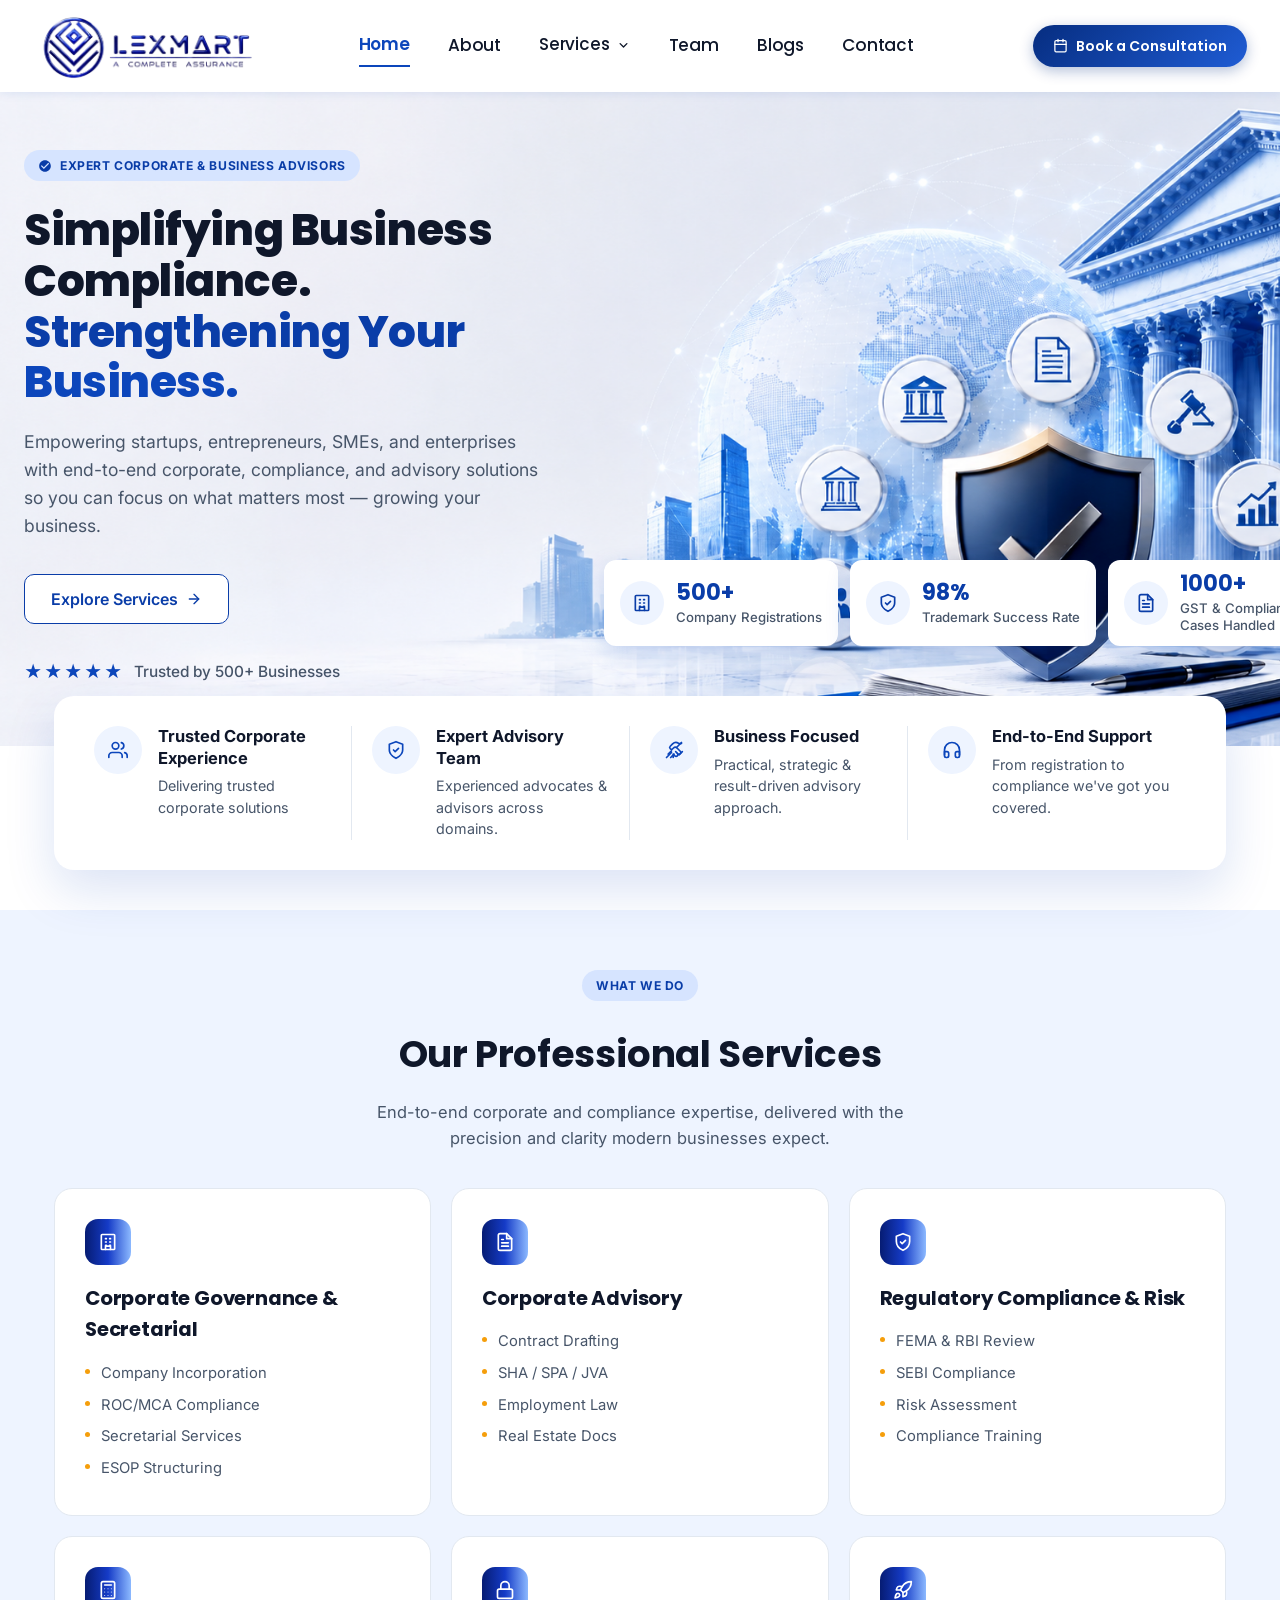
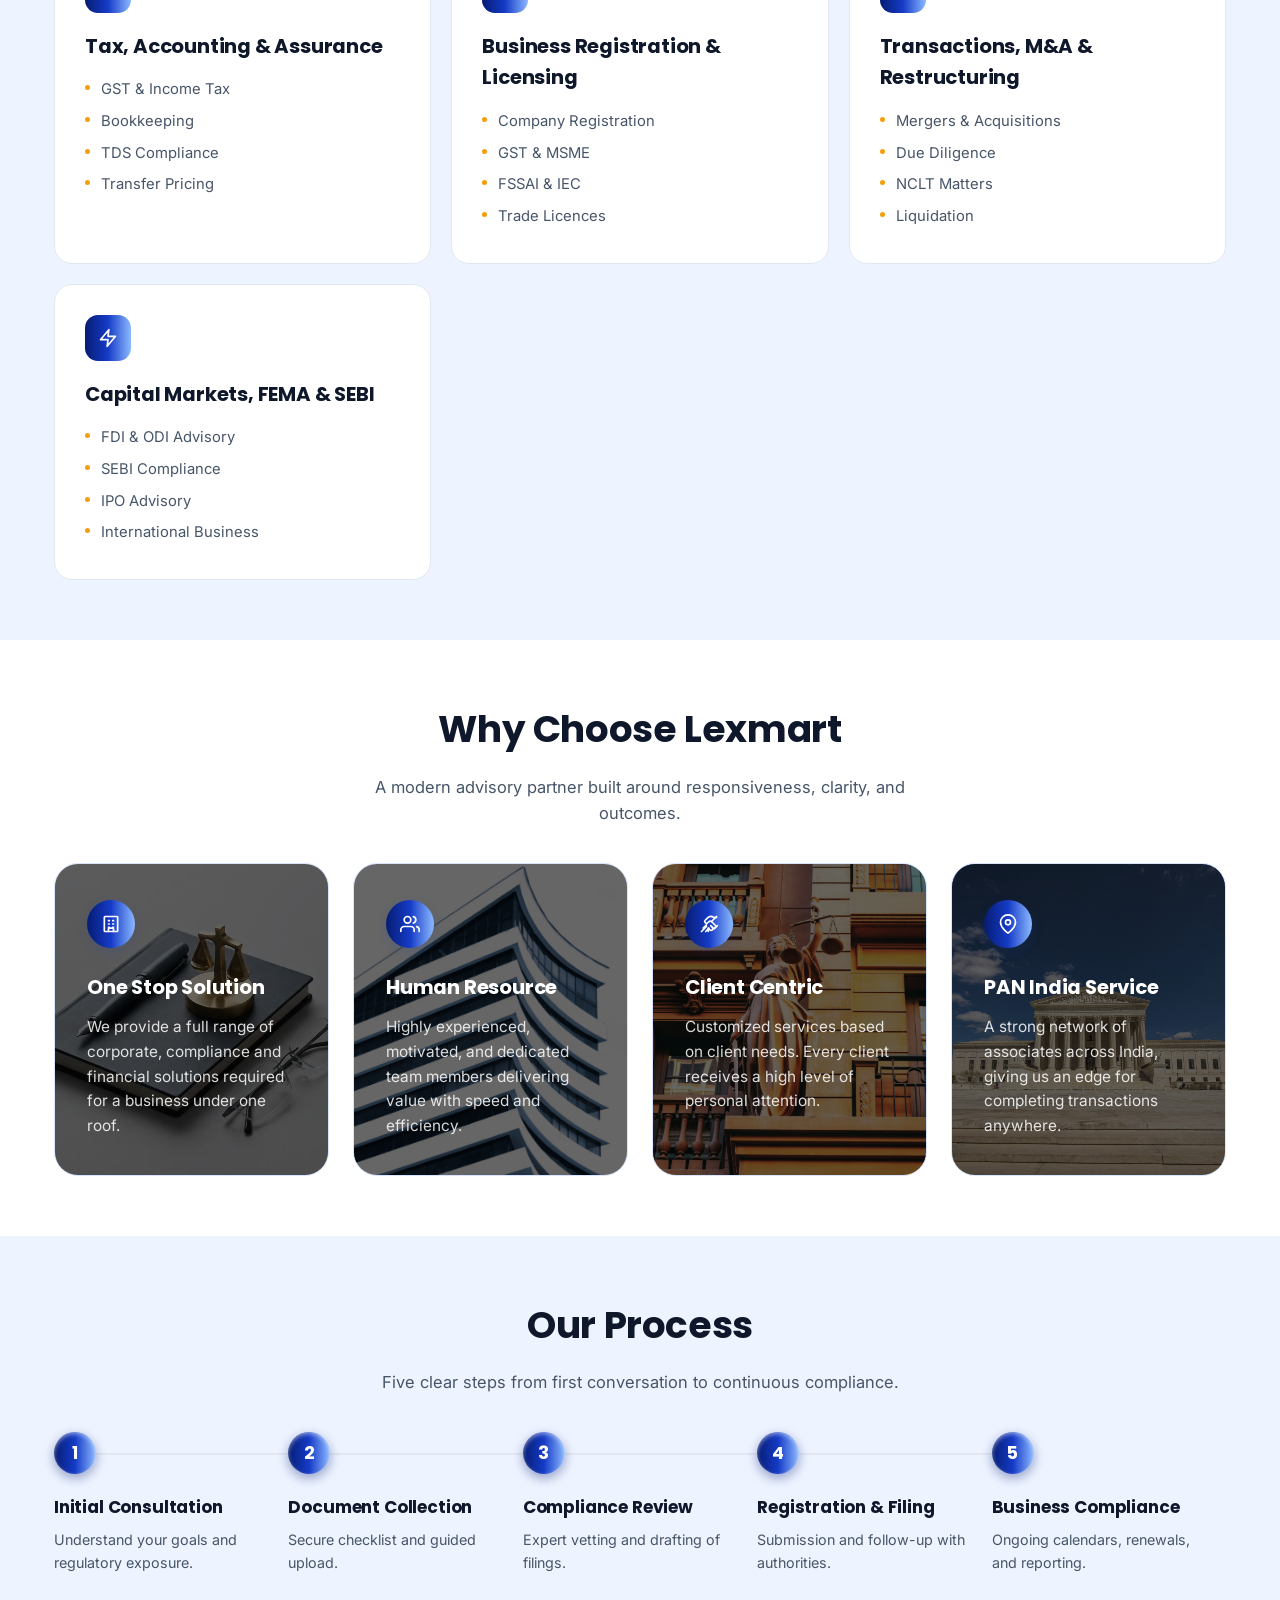
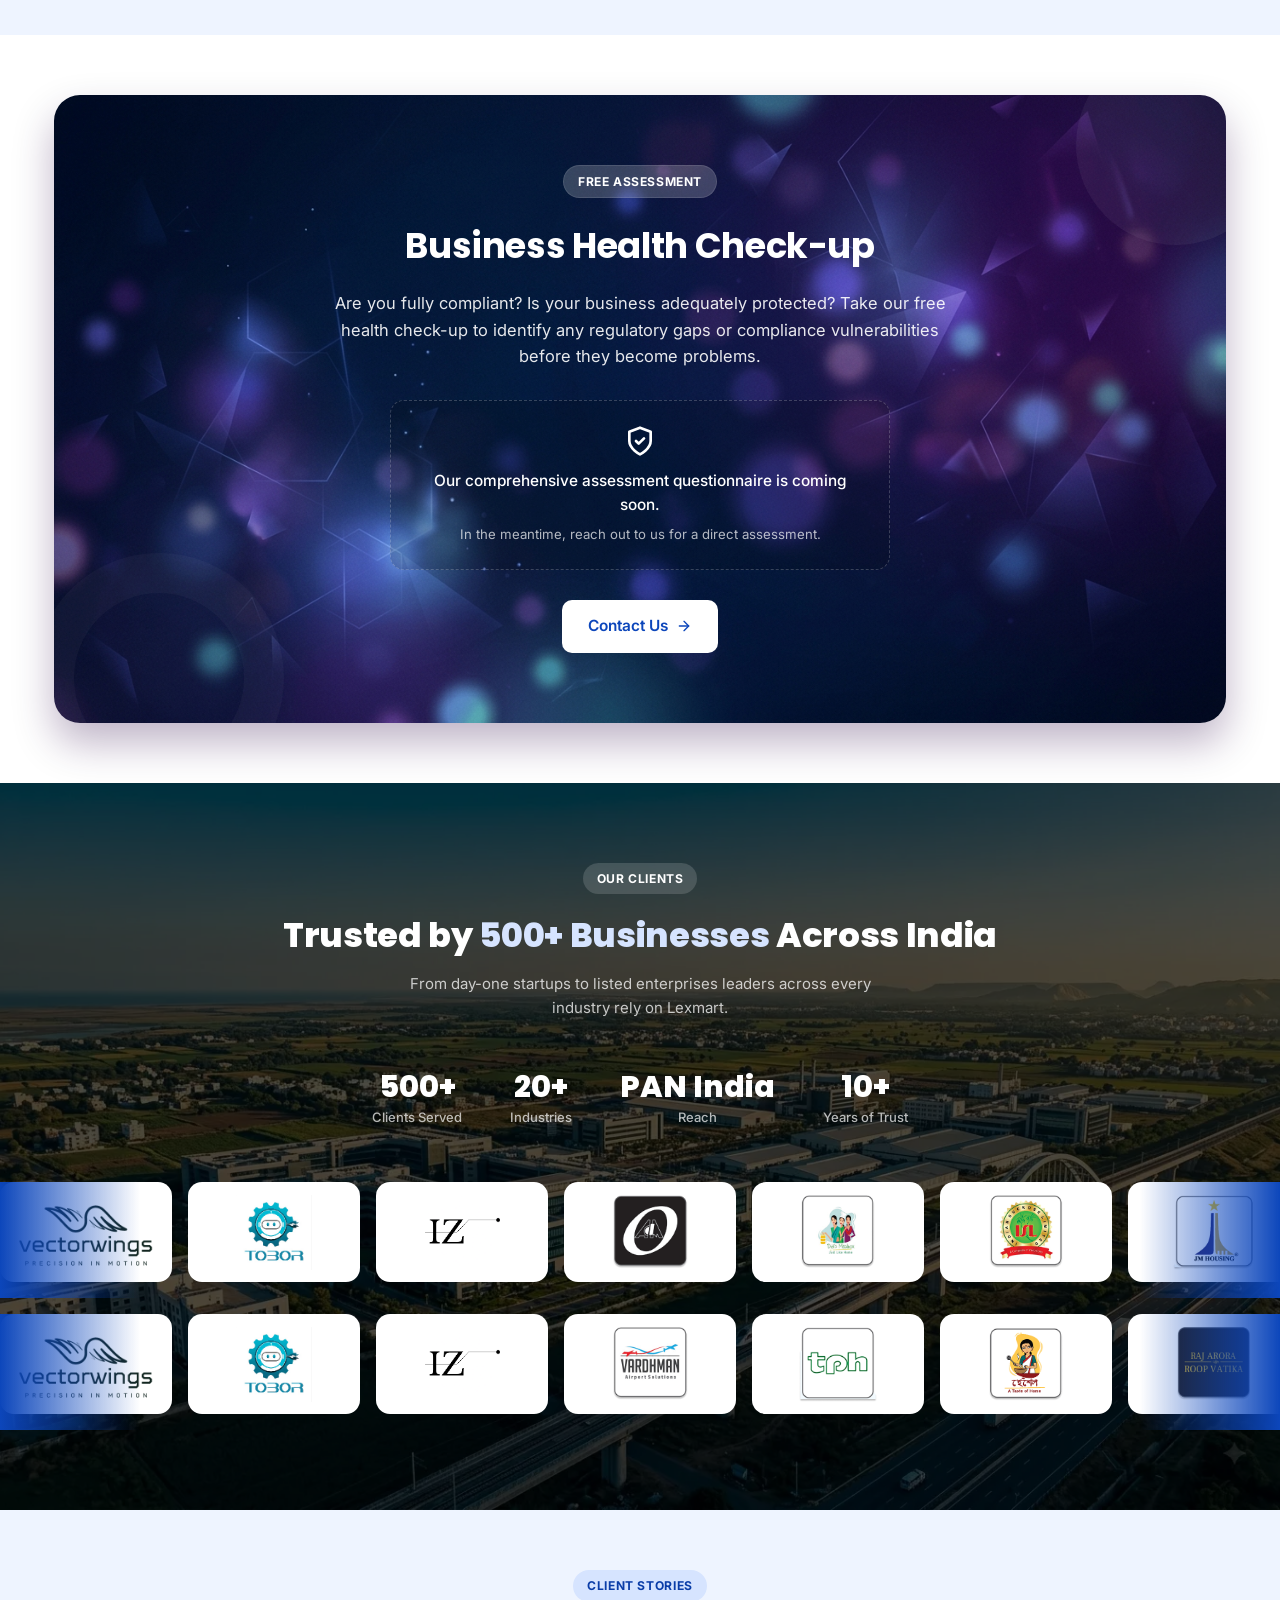
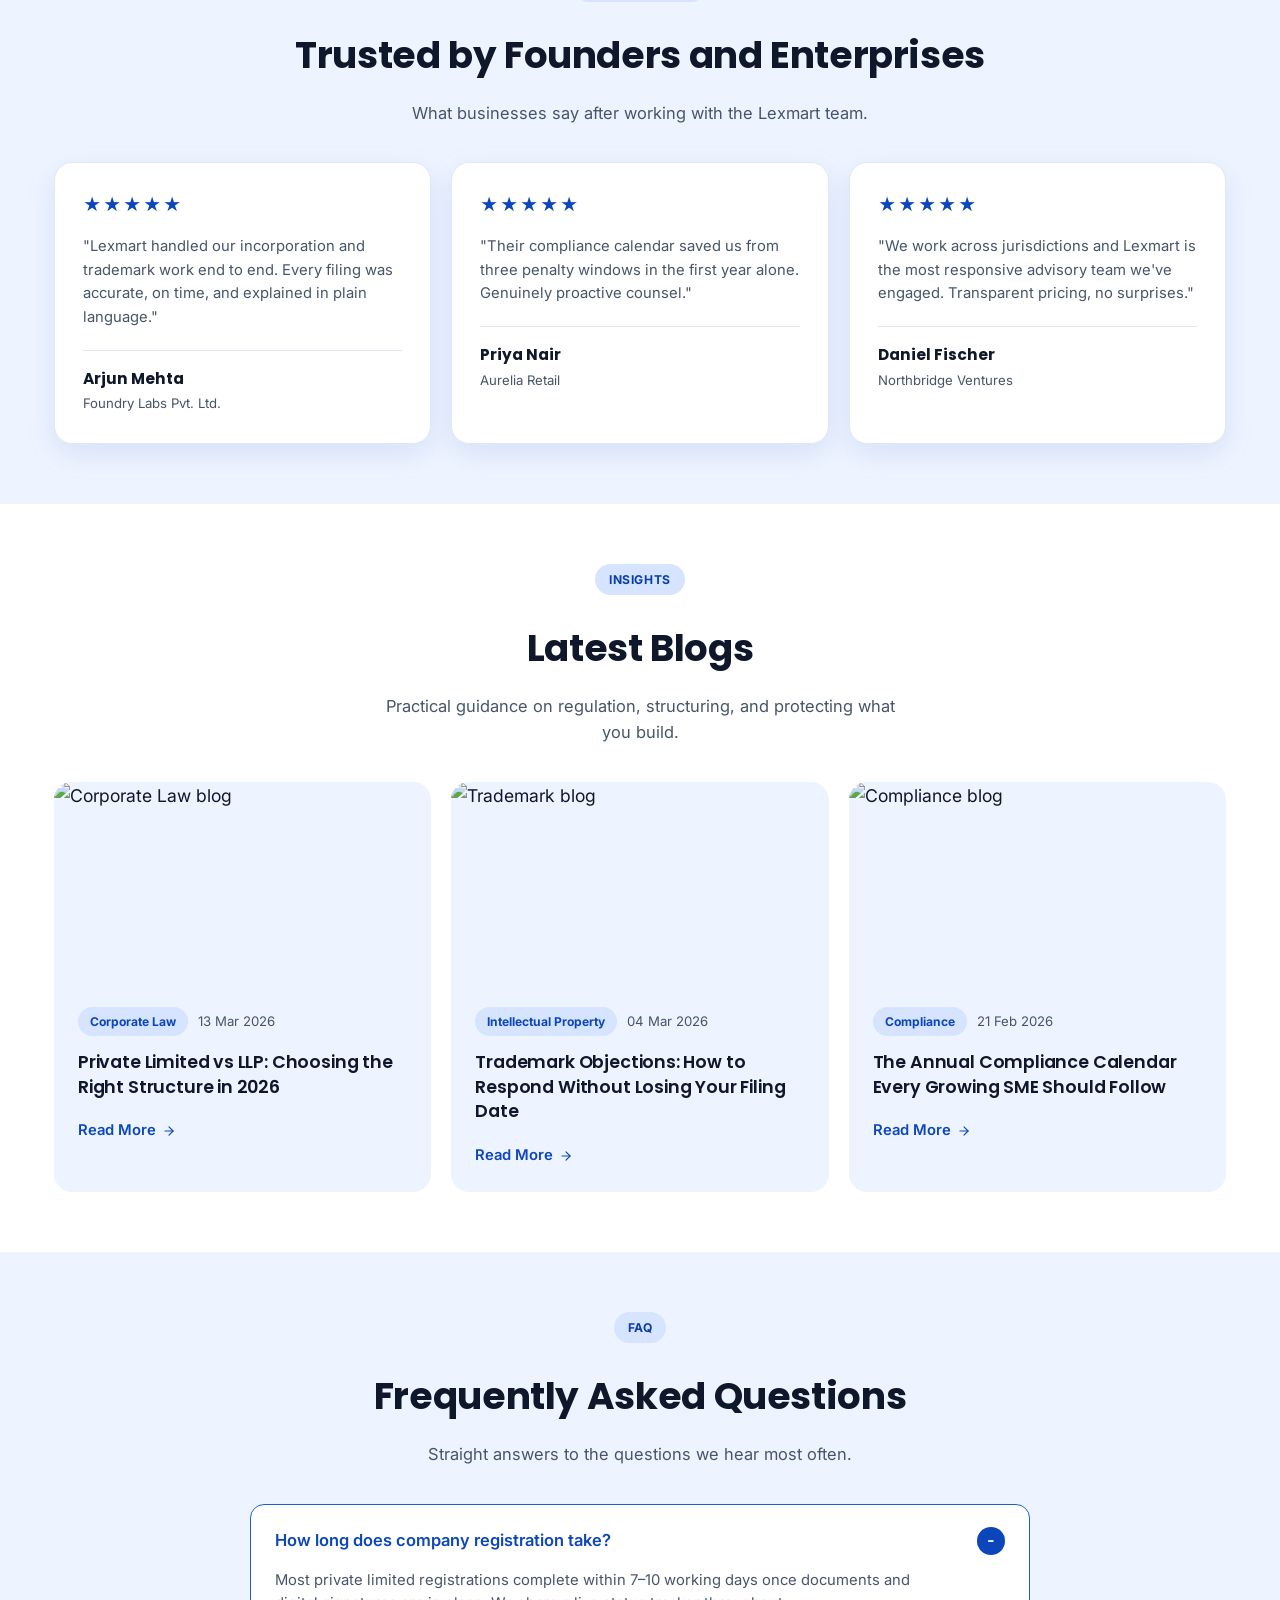
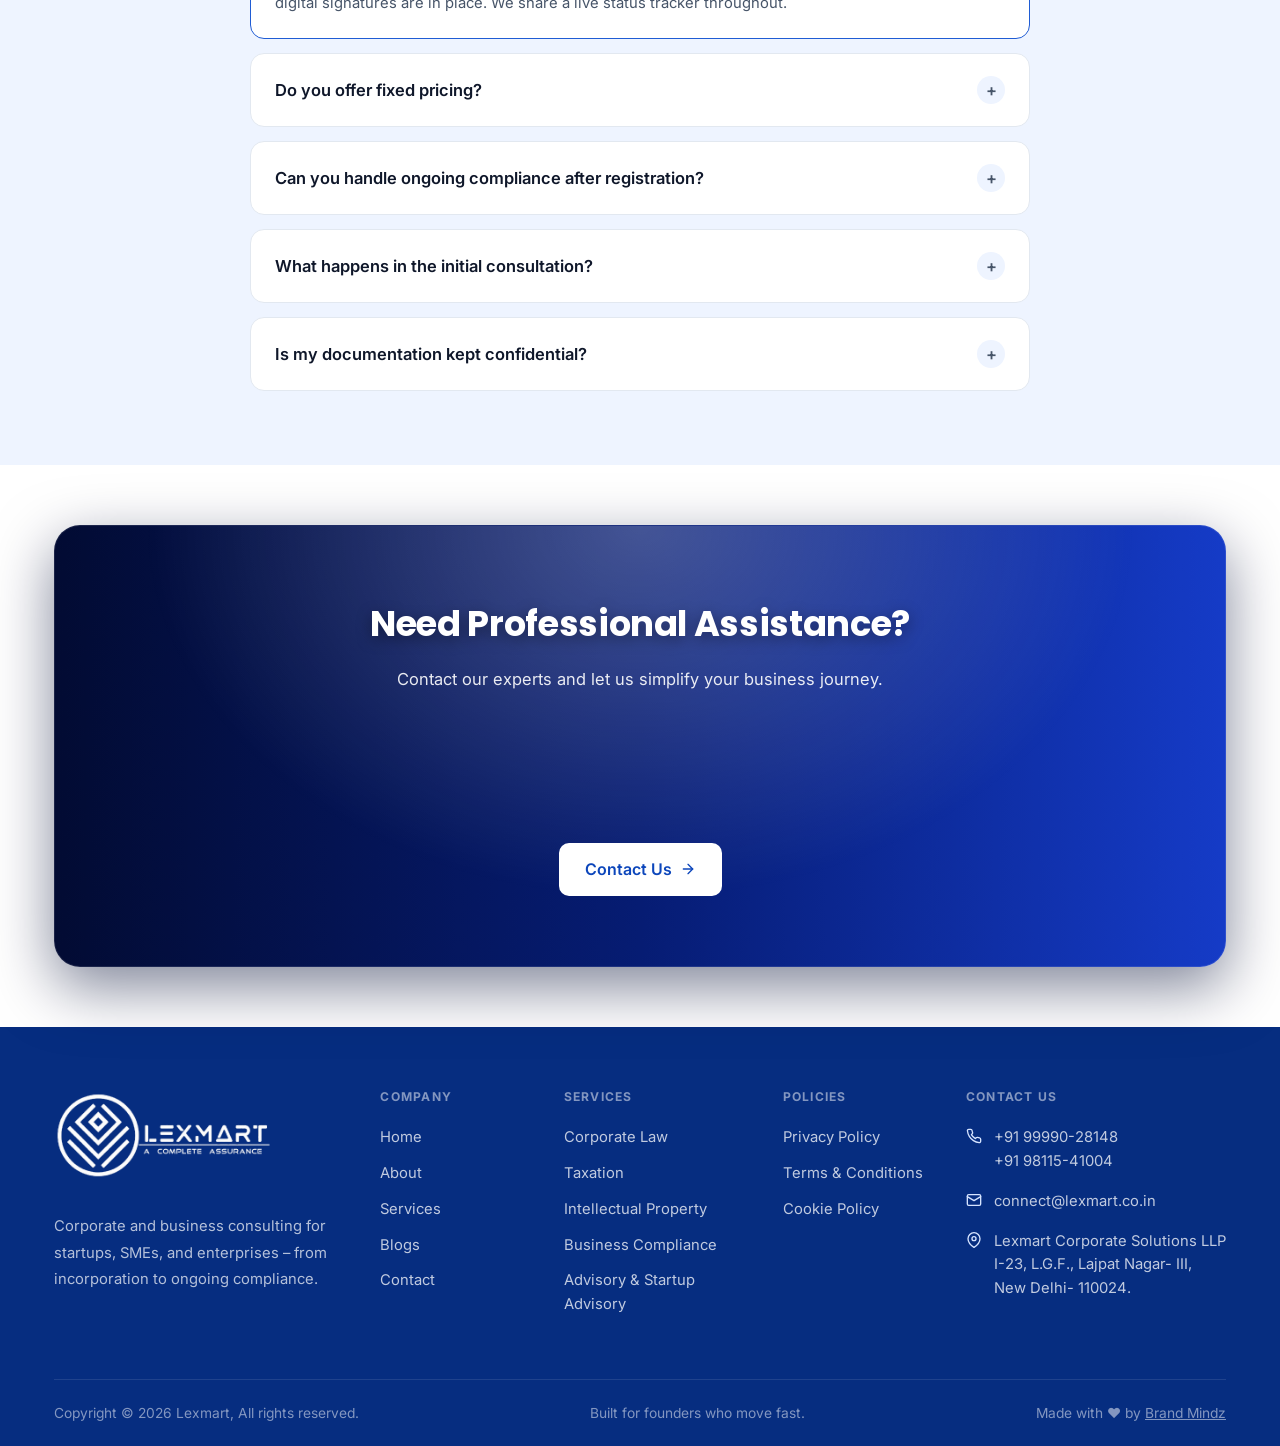
==== index.html @ 60bd617f "lexmart update" ====
<!DOCTYPE html>
<html lang="en">

<head>
  <meta charset="UTF-8">
  <meta name="viewport" content="width=device-width, initial-scale=1.0">
  <title>Lexmart | Corporate & Business Advisors</title>
  <link rel="icon" type="image/png" href="images/favioco.png">
  <link rel="apple-touch-icon" href="images/favioco.png">
  <link rel="preconnect" href="https://fonts.googleapis.com">
  <link
    href="https://fonts.googleapis.com/css2?family=Poppins:wght@500;600;700;800&family=Inter:wght@400;500;600;700&display=swap"
    rel="stylesheet">
  <link rel="stylesheet" href="style.css?v=20260903.2">
  <style>
    /* -- Moving Blue Gradient Animation -- */
    @keyframes moveGradient {
      0% {
        background-position: 0% 50%;
      }

      50% {
        background-position: 100% 50%;
      }

      100% {
        background-position: 0% 50%;
      }
    }

    /* Update Process steps for 3D glossy moving blue */
    .process-num {
      background: linear-gradient(270deg, #061c73, #153bc7, #8cb9ff, #153bc7, #061c73) !important;
      background-size: 200% 200% !important;
      animation: moveGradient 5s ease infinite !important;
      box-shadow: 0 4px 12px rgba(6, 28, 115, 0.4), inset 0 2px 4px rgba(255, 255, 255, 0.5);
      color: #fff;
    }

    /* CTA Banner 3D glossy moving blue */
    .cta-banner {
      background: linear-gradient(270deg, #020b33, #061c73, #153bc7, #8cb9ff, #153bc7, #061c73, #020b33) !important;
      background-size: 300% 300% !important;
      animation: moveGradient 8s ease infinite !important;
      box-shadow: 0 20px 60px rgba(2, 11, 51, 0.5);
      border: 1px solid rgba(255, 255, 255, 0.1);
    }

    .cta-banner::after {
      content: "";
      position: absolute;
      top: 0;
      left: 0;
      right: 0;
      height: 100%;
      background: radial-gradient(ellipse at top, rgba(255, 255, 255, 0.25) 0%, transparent 60%);
      pointer-events: none;
      z-index: 1;
    }

    .cta-banner h2 {
      text-shadow: 0 4px 15px rgba(0, 0, 0, 0.4);
      z-index: 2;
      position: relative;
    }

    .cta-banner p {
      z-index: 2;
      position: relative;
      color: rgba(255, 255, 255, 0.9) !important;
    }

    .cta-banner .btn {
      z-index: 2;
      position: relative;
    }

    /* Services Section & Why Cards - Moving Glossy Blue */
    .service-card .hover-details {
      background: linear-gradient(270deg, #020b33, #061c73, #153bc7, #8cb9ff, #153bc7, #061c73, #020b33) !important;
      background-size: 300% 300% !important;
      animation: moveGradient 8s ease infinite !important;
    }

    .service-card .icon-badge,
    .why-card .icon-badge {
      background: linear-gradient(270deg, #061c73, #153bc7, #8cb9ff, #153bc7, #061c73) !important;
      background-size: 200% 200% !important;
      animation: moveGradient 5s ease infinite !important;
      color: #fff !important;
      border: none !important;
    }

    .service-card:hover .icon-badge,
    .why-card:hover .icon-badge {
      background: linear-gradient(270deg, #020b33, #061c73, #153bc7, #061c73, #020b33) !important;
      background-size: 300% 300% !important;
    }
  </style>
</head>

<body>

  <!-- Icon library (hidden, referenced via <use>) -->
  <svg width="0" height="0" style="position:absolute">
    <defs>
      <symbol id="i-scale" viewBox="0 0 24 24">
        <path d="M12 3v18M5 7h14M5 7 2 13a3 3 0 0 0 6 0zM19 7l-3 6a3 3 0 0 0 6 0zM8 21h8" />
      </symbol>
      <symbol id="i-building" viewBox="0 0 24 24">
        <rect x="4" y="3" width="16" height="18" rx="1" />
        <path d="M9 21v-4h6v4M9 8h1M14 8h1M9 12h1M14 12h1M9 16h1M14 16h1" />
      </symbol>
      <symbol id="i-calc" viewBox="0 0 24 24">
        <rect x="4" y="2" width="16" height="20" rx="2" />
        <line x1="8" y1="6" x2="16" y2="6" />
        <circle cx="8" cy="10.5" r=".6" fill="currentColor" stroke="none" />
        <circle cx="12" cy="10.5" r=".6" fill="currentColor" stroke="none" />
        <circle cx="16" cy="10.5" r=".6" fill="currentColor" stroke="none" />
        <circle cx="8" cy="14.5" r=".6" fill="currentColor" stroke="none" />
        <circle cx="12" cy="14.5" r=".6" fill="currentColor" stroke="none" />
        <circle cx="16" cy="14.5" r=".6" fill="currentColor" stroke="none" />
        <circle cx="8" cy="18.5" r=".6" fill="currentColor" stroke="none" />
        <circle cx="12" cy="18.5" r=".6" fill="currentColor" stroke="none" />
        <circle cx="16" cy="18.5" r=".6" fill="currentColor" stroke="none" />
      </symbol>
      <symbol id="i-bulb" viewBox="0 0 24 24">
        <path
          d="M9 18h6M10 22h4M12 2a7 7 0 0 0-4 12.7c.6.5 1 1.2 1 2.05V17h6v-.25c0-.85.4-1.55 1-2.05A7 7 0 0 0 12 2Z" />
      </symbol>
      <symbol id="i-shield" viewBox="0 0 24 24">
        <path d="M12 2 4 5v6c0 5 3.5 9 8 11 4.5-2 8-6 8-11V5Z" />
        <path d="m9 12 2 2 4-4" />
      </symbol>
      <symbol id="i-rocket" viewBox="0 0 24 24">
        <path d="M4.5 16.5c-1.5 1.26-2 5-2 5s3.74-.5 5-2c.71-.84.7-2.13-.09-2.91a2.18 2.18 0 0 0-2.91-.09z" />
        <path d="M12 15l-3-3a22 22 0 0 1 2-3.95A12.88 12.88 0 0 1 22 2c0 2.72-.78 7.5-6 11a22.35 22.35 0 0 1-4 2z" />
        <path d="M9 12H4s.55-3.03 2-4c1.62-1.08 5 0 5 0" />
        <path d="M12 15v5s3.03-.55 4-2c1.08-1.62 0-5 0-5" />
      </symbol>
      <symbol id="i-users" viewBox="0 0 24 24">
        <path d="M17 21v-2a4 4 0 0 0-4-4H5a4 4 0 0 0-4 4v2" />
        <circle cx="9" cy="7" r="4" />
        <path d="M23 21v-2a4 4 0 0 0-3-3.87M16 3.13a4 4 0 0 1 0 7.75" />
      </symbol>
      <symbol id="i-zap" viewBox="0 0 24 24">
        <polygon points="13 2 3 14 12 14 11 22 21 10 12 10 13 2" />
      </symbol>
      <symbol id="i-rupee" viewBox="0 0 24 24">
        <path d="M7 4h10M7 9h10M7 4c4 0 6 2 6 4.5S11 13 7 13l7 8" />
      </symbol>
      <symbol id="i-headset" viewBox="0 0 24 24">
        <path d="M3 18v-6a9 9 0 0 1 18 0v6" />
        <path
          d="M21 19a2 2 0 0 1-2 2h-1a2 2 0 0 1-2-2v-3a2 2 0 0 1 2-2h3zM3 19a2 2 0 0 0 2 2h1a2 2 0 0 0 2-2v-3a2 2 0 0 0-2-2H3z" />
      </symbol>
      <symbol id="i-lock" viewBox="0 0 24 24">
        <rect x="3" y="11" width="18" height="11" rx="2" />
        <path d="M7 11V7a5 5 0 0 1 10 0v4" />
      </symbol>
      <symbol id="i-award" viewBox="0 0 24 24">
        <circle cx="12" cy="8" r="6" />
        <path d="M15.5 13.5 17 22l-5-3-5 3 1.5-8.5" />
      </symbol>
      <symbol id="i-arrow" viewBox="0 0 24 24">
        <line x1="5" y1="12" x2="19" y2="12" />
        <polyline points="12 5 19 12 12 19" />
      </symbol>
      <symbol id="i-chevron" viewBox="0 0 24 24">
        <polyline points="6 9 12 15 18 9" />
      </symbol>
      <symbol id="i-phone" viewBox="0 0 24 24">
        <path
          d="M22 16.92v3a2 2 0 0 1-2.18 2 19.79 19.79 0 0 1-8.63-3.07 19.5 19.5 0 0 1-6-6 19.79 19.79 0 0 1-3.07-8.67A2 2 0 0 1 4.11 2h3a2 2 0 0 1 2 1.72c.127.96.362 1.903.7 2.81a2 2 0 0 1-.45 2.11L8.09 9.91a16 16 0 0 0 6 6l1.27-1.27a2 2 0 0 1 2.11-.45c.907.338 1.85.573 2.81.7A2 2 0 0 1 22 16.92z" />
      </symbol>
      <symbol id="i-mail" viewBox="0 0 24 24">
        <rect x="2" y="4" width="20" height="16" rx="2" />
        <path d="m2 7 10 6 10-6" />
      </symbol>
      <symbol id="i-pin" viewBox="0 0 24 24">
        <path d="M21 10c0 7-9 13-9 13s-9-6-9-13a9 9 0 0 1 18 0z" />
        <circle cx="12" cy="10" r="3" />
      </symbol>
      <symbol id="i-linkedin" viewBox="0 0 24 24">
        <path d="M16 8a6 6 0 0 1 6 6v7h-4v-7a2 2 0 0 0-2-2 2 2 0 0 0-2 2v7h-4v-7a6 6 0 0 1 6-6z" />
        <rect x="2" y="9" width="4" height="12" />
        <circle cx="4" cy="4" r="2" />
      </symbol>
      <symbol id="i-twitter" viewBox="0 0 24 24">
        <path
          d="M23 3a10.9 10.9 0 0 1-3.14 1.53 4.48 4.48 0 0 0-7.86 3v1A10.66 10.66 0 0 1 3 4s-4 9 5 13a11.64 11.64 0 0 1-7 2c9 5 20 0 20-11.5a4.5 4.5 0 0 0-.08-.83A7.72 7.72 0 0 0 23 3z" />
      </symbol>
      <symbol id="i-facebook" viewBox="0 0 24 24">
        <path d="M18 2h-3a5 5 0 0 0-5 5v3H7v4h3v8h4v-8h3l1-4h-4V7a1 1 0 0 1 1-1h3z" />
      </symbol>
      <symbol id="i-instagram" viewBox="0 0 24 24">
        <rect x="2" y="2" width="20" height="20" rx="5" />
        <circle cx="12" cy="12" r="4" />
        <circle cx="17.5" cy="6.5" r="1" fill="currentColor" stroke="none" />
      </symbol>
      <symbol id="i-calendar" viewBox="0 0 24 24" fill="none" stroke="currentColor" stroke-width="2"
        stroke-linecap="round" stroke-linejoin="round">
        <rect x="3" y="4" width="18" height="18" rx="2" ry="2"></rect>
        <line x1="16" y1="2" x2="16" y2="6"></line>
        <line x1="8" y1="2" x2="8" y2="6"></line>
        <line x1="3" y1="10" x2="21" y2="10"></line>
      </symbol>
      <symbol id="i-shield-check" viewBox="0 0 24 24" fill="none" stroke="currentColor" stroke-width="2"
        stroke-linecap="round" stroke-linejoin="round">
        <path d="M12 22s8-4 8-10V5l-8-3-8 3v7c0 6 8 10 8 10z"></path>
        <path d="M9 12l2 2 4-4"></path>
      </symbol>
      <symbol id="i-handshake" viewBox="0 0 24 24" fill="none" stroke="currentColor" stroke-width="2"
        stroke-linecap="round" stroke-linejoin="round">
        <path d="m11 17 2 2a1 1 0 1 0 3-3" />
        <path
          d="m14 14 2.5 2.5a1 1 0 1 0 3-3l-3.88-3.88a3 3 0 0 0-4.24 0l-.88.88a1 1 0 1 1-3-3l2.81-2.81a5.79 5.79 0 0 1 7.06-.87l.47.28a2 2 0 0 0 1.42.25L21 4" />
        <path d="m21 3-6 6" />
        <path d="m22 14-4 4" />
        <path d="m3 21 6-6" />
        <path d="m8 21 4-4" />
        <path d="m5 17 4-4" />
        <path d="M11 21v-2" />
      </symbol>
      <symbol id="i-doc" viewBox="0 0 24 24" fill="none" stroke="currentColor" stroke-width="2" stroke-linecap="round"
        stroke-linejoin="round">
        <path d="M14 2H6a2 2 0 0 0-2 2v16a2 2 0 0 0 2 2h12a2 2 0 0 0 2-2V8z"></path>
        <polyline points="14 2 14 8 20 8"></polyline>
        <line x1="16" y1="13" x2="8" y2="13"></line>
        <line x1="16" y1="17" x2="8" y2="17"></line>
        <polyline points="10 9 9 9 8 9"></polyline>
      </symbol>
    </defs>
  </svg>

  <div id="site-header"></div>
  <script src="header.js?v=20260903.2" defer></script>

  <section class="hero">
    <div class="hero-grid">
      <div class="animate-slide-up">
        <span class="eyebrow"><svg class="icon" style="width:14px;height:14px;fill:currentColor;stroke:none;"
            viewBox="0 0 24 24">
            <path
              d="M12 2C6.48 2 2 6.48 2 12s4.48 10 10 10 10-4.48 10-10S17.52 2 12 2zm-2 15l-5-5 1.41-1.41L10 14.17l7.59-7.59L19 8l-9 9z" />
          </svg> EXPERT CORPORATE & BUSINESS ADVISORS</span>
        <h1><span class="hero-black">Simplifying Business Compliance.</span><br>Strengthening Your<br><span
            class="accent">Business.</span></h1>
        <p>Empowering startups, entrepreneurs, SMEs, and enterprises with end-to-end corporate, compliance, and advisory
          solutions so you can focus on what matters most &mdash; growing your business.</p>
        <div class="hero-ctas">
          <button class="btn btn-outline">Explore Services <svg class="icon" style="width:16px;height:16px;">
              <use href="#i-arrow" />
            </svg></button>
        </div>
        <div class="hero-rating">
          <div class="rating-group">
            <span class="stars">&#9733;&#9733;&#9733;&#9733;&#9733;</span>
            <span>Trusted by 500+ Businesses</span>
          </div>
        </div>
      </div>
      <div class="hero-visual-new animate-fade-in delay-200">
        <img src="images/h1.png" alt="Lexmart Banner" class="hero-img hero-img-h1">

        <div class="floating-cards-container">
          <div class="float-card-new animate-slide-up delay-300">
            <div class="icon-box"><svg class="icon">
                <use href="#i-building" />
              </svg></div>
            <div class="card-text"><strong>500+</strong><span>Company Registrations</span></div>
          </div>
          <div class="float-card-new">
            <div class="icon-box"><svg class="icon">
                <use href="#i-shield-check" />
              </svg></div>
            <div class="card-text"><strong>98%</strong><span>Trademark Success Rate</span></div>
          </div>
          <div class="float-card-new">
            <div class="icon-box"><svg class="icon">
                <use href="#i-doc" />
              </svg></div>
            <div class="card-text"><strong>1000+</strong><span>GST &amp; Compliance<br>Cases Handled</span></div>
          </div>
        </div>
      </div>
    </div>
  </section>

  <div class="container stats-strip">
    <div class="stats-row-new">
      <div class="stat-card-new animate-slide-up delay-100">
        <div class="stat-icon"><svg class="icon">
            <use href="#i-users" />
          </svg></div>
        <div class="stat-content">
          <strong>Trusted Corporate<br>Experience</strong>
          <p>Delivering trusted corporate solutions</p>
        </div>
      </div>
      <div class="stat-card-new animate-slide-up delay-200">
        <div class="stat-icon"><svg class="icon">
            <use href="#i-shield-check" />
          </svg></div>
        <div class="stat-content">
          <strong>Expert Advisory Team</strong>
          <p>Experienced advocates & advisors across domains.</p>
        </div>
      </div>
      <div class="stat-card-new animate-slide-up delay-300">
        <div class="stat-icon"><svg class="icon">
            <use href="#i-handshake" />
          </svg></div>
        <div class="stat-content">
          <strong>Business Focused</strong>
          <p>Practical, strategic & result-driven advisory approach.</p>
        </div>
      </div>
      <div class="stat-card-new animate-slide-up delay-400">
        <div class="stat-icon"><svg class="icon">
            <use href="#i-headset" />
          </svg></div>
        <div class="stat-content">
          <strong>End-to-End Support</strong>
          <p>From registration to compliance we've got you covered.</p>
        </div>
      </div>
    </div>
  </div>

  <section class="bg-tint">
    <div class="container">
      <div class="center"><span class="eyebrow">WHAT WE DO</span></div>
      <h2 class="section-title">Our Professional Services</h2>
      <p class="section-sub">End-to-end corporate and compliance expertise, delivered with the precision and clarity
        modern
        businesses expect.</p>
      <div class="services-grid">

        <!-- Card 1 -->
        <div class="service-card">
          <div class="icon-badge"><svg class="icon">
              <use href="#i-building" />
            </svg></div>
          <h3>Corporate Governance &amp; Secretarial</h3>
          <ul>
            <li>Company Incorporation</li>
            <li>ROC/MCA Compliance</li>
            <li>Secretarial Services</li>
            <li>ESOP Structuring</li>
          </ul>
          <div class="hover-details">
            <h4>Detailed Services:</h4>
            <ul>
              <li>Company Incorporation &amp; Corporate Structuring</li>
              <li>LLP &amp; Other Entity Formation</li>
              <li>Corporate Secretarial Services</li>
              <li>Board, Committee &amp; General Meeting Management</li>
              <li>Notices, Agendas, Minutes &amp; Resolutions</li>
              <li>Statutory Registers &amp; Secretarial Records</li>
              <li>Annual ROC/MCA Compliance</li>
              <li>Event-Based ROC Filings</li>
              <li>MCA &amp; Regulatory Filings</li>
              <li>Corporate Governance Advisory</li>
              <li>Compliance Calendar &amp; Monitoring</li>
              <li>Share Capital Alterations &amp; Corporate Actions</li>
              <li>Issue &amp; Allotment of Securities</li>
              <li>Dematerialisation, ISIN &amp; NSDL/CDSL Coordination</li>
              <li>ESOP Structuring &amp; Compliance</li>
            </ul>
          </div>
        </div>

        <!-- Card 2 -->
        <div class="service-card">
          <div class="icon-badge"><svg class="icon">
              <use href="#i-doc" />
            </svg></div>
          <h3>Corporate Advisory</h3>
          <ul>
            <li>Contract Drafting</li>
            <li>SHA / SPA / JVA</li>
            <li>Employment Law</li>
            <li>Real Estate Docs</li>
          </ul>
          <div class="hover-details">
            <h4>Detailed Services:</h4>
            <ul>
              <li>Corporate &amp; Commercial Advisory</li>
              <li>Professional Opinions</li>
              <li>Contract Drafting, Review &amp; Negotiation</li>
              <li>NDA, MOU &amp; Service Agreements</li>
              <li>Vendor &amp; Customer Agreements</li>
              <li>Employment Agreements &amp; HR Policies</li>
              <li>Shareholders' Agreements (SHA)</li>
              <li>Share Purchase Agreements (SPA)</li>
              <li>Joint Venture Agreements (JVA)</li>
              <li>Investment Agreements</li>
              <li>Labour &amp; Employment Law Advisory</li>
              <li>POSH &amp; Workplace Compliance</li>
              <li>Consumer &amp; E-commerce Regulatory Advisory</li>
              <li>Real Estate Documentation</li>
              <li>Succession Planning, Wills &amp; Estate Documentation</li>
            </ul>
          </div>
        </div>

        <!-- Card 3 -->
        <div class="service-card">
          <div class="icon-badge"><svg class="icon">
              <use href="#i-shield" />
            </svg></div>
          <h3>Regulatory Compliance &amp; Risk</h3>
          <ul>
            <li>FEMA &amp; RBI Review</li>
            <li>SEBI Compliance</li>
            <li>Risk Assessment</li>
            <li>Compliance Training</li>
          </ul>
          <div class="hover-details">
            <h4>Detailed Services:</h4>
            <ul>
              <li>Corporate Law Compliance Review</li>
              <li>FEMA &amp; RBI Compliance Review</li>
              <li>SEBI Compliance Review</li>
              <li>Direct &amp; Indirect Tax Compliance Review</li>
              <li>State &amp; Industry-Specific Compliance Review</li>
              <li>Regulatory Gap Assessment</li>
              <li>Compliance Risk Assessment</li>
              <li>Regulatory Due Diligence</li>
              <li>Internal Control Assessment</li>
              <li>Compliance Management Framework</li>
              <li>Compliance Calendar Review</li>
              <li>Compliance Management System Implementation</li>
              <li>Compliance Reports &amp; Corrective Action Plans</li>
              <li>Regulatory Readiness Assessment</li>
              <li>Compliance Training &amp; Awareness</li>
            </ul>
          </div>
        </div>

        <!-- Card 4 -->
        <div class="service-card">
          <div class="icon-badge"><svg class="icon">
              <use href="#i-calc" />
            </svg></div>
          <h3>Tax, Accounting &amp; Assurance</h3>
          <ul>
            <li>GST &amp; Income Tax</li>
            <li>Bookkeeping</li>
            <li>TDS Compliance</li>
            <li>Transfer Pricing</li>
          </ul>
          <div class="hover-details">
            <h4>Detailed Services:</h4>
            <ul>
              <li>Accounting &amp; Bookkeeping</li>
              <li>Tally, Zoho, SAP, Oracle &amp; ERP Accounting</li>
              <li>Financial Statements (I-GAAP, Ind AS &amp; IFRS)</li>
              <li>Income Tax Returns</li>
              <li>GST Compliance &amp; Returns</li>
              <li>TDS Compliance &amp; Returns</li>
              <li>Direct &amp; Indirect Tax Advisory</li>
              <li>Income Tax &amp; GST Assessments</li>
              <li>Tax Refunds &amp; Demand Notices</li>
              <li>Tax Litigation Support</li>
              <li>Form 15CA/15CB</li>
              <li>Non-resident Form 10F Filing</li>
              <li>Outward Remittance Compliance</li>
              <li>Transfer Pricing Study Report</li>
              <li>Letter of Undertaking (LUT)</li>
            </ul>
          </div>
        </div>

        <!-- Card 5 -->
        <div class="service-card">
          <div class="icon-badge"><svg class="icon">
              <use href="#i-lock" />
            </svg></div>
          <h3>Business Registration &amp; Licensing</h3>
          <ul>
            <li>Company Registration</li>
            <li>GST &amp; MSME</li>
            <li>FSSAI &amp; IEC</li>
            <li>Trade Licences</li>
          </ul>
          <div class="hover-details">
            <h4>Detailed Services:</h4>
            <ul>
              <li>Indian &amp; Foreign Company Registration</li>
              <li>LLP &amp; Partnership Firm Registration</li>
              <li>Trust &amp; Society Registration</li>
              <li>Startup India / DPIIT Recognition</li>
              <li>MSME / Udyam Registration</li>
              <li>Legal Entity Identifier (LEI)</li>
              <li>GST Registration &amp; Amendments</li>
              <li>FSSAI Registration &amp; Licensing</li>
              <li>IEC Registration</li>
              <li>PAN/TAN Registration</li>
              <li>12A &amp; 80G Registration</li>
              <li>Trade Licences &amp; Municipal Registrations</li>
              <li>Factory Licence &amp; Industrial Approvals</li>
              <li>FCRA Registration</li>
              <li>Government Liaison (RBI, Income Tax Dept.)</li>
            </ul>
          </div>
        </div>

        <!-- Card 6 -->
        <div class="service-card">
          <div class="icon-badge"><svg class="icon">
              <use href="#i-rocket" />
            </svg></div>
          <h3>Transactions, M&amp;A &amp; Restructuring</h3>
          <ul>
            <li>Mergers &amp; Acquisitions</li>
            <li>Due Diligence</li>
            <li>NCLT Matters</li>
            <li>Liquidation</li>
          </ul>
          <div class="hover-details">
            <h4>Detailed Services:</h4>
            <ul>
              <li>Mergers &amp; Acquisitions</li>
              <li>Corporate Restructuring &amp; Demergers</li>
              <li>Business Reorganisation</li>
              <li>Transaction Advisory &amp; Deal Structuring</li>
              <li>Investment Transactions</li>
              <li>Corporate &amp; Transaction Due Diligence</li>
              <li>Fundraising Advisory</li>
              <li>Joint Ventures &amp; Strategic Alliances</li>
              <li>NCLT Matters</li>
              <li>Regional Director Approvals</li>
              <li>Compounding of Offences</li>
              <li>Condonation of Delay</li>
              <li>Voluntary Liquidation</li>
              <li>Strike-Off &amp; Winding-Up Assistance</li>
            </ul>
          </div>
        </div>

        <!-- Card 7 -->
        <div class="service-card">
          <div class="icon-badge"><svg class="icon">
              <use href="#i-zap" />
            </svg></div>
          <h3>Capital Markets, FEMA &amp; SEBI</h3>
          <ul>
            <li>FDI &amp; ODI Advisory</li>
            <li>SEBI Compliance</li>
            <li>IPO Advisory</li>
            <li>International Business</li>
          </ul>
          <div class="hover-details">
            <h4>Detailed Services:</h4>
            <ul>
              <li>FEMA Advisory &amp; Reporting</li>
              <li>FDI Compliance</li>
              <li>ODI Compliance</li>
              <li>RBI Approvals</li>
              <li>Foreign Investment Advisory</li>
              <li>SEBI Compliance</li>
              <li>Listed Entity Compliance</li>
              <li>SEBI (LODR) Compliance</li>
              <li>IPO Advisory</li>
              <li>Securities Issuance</li>
              <li>Share Capital &amp; Corporate Actions</li>
              <li>Valuation Support</li>
              <li>XBRL Filings</li>
              <li>Stamp Duty Adjudication</li>
              <li>International Business / India Entry Advisory</li>
            </ul>
          </div>
        </div>
      </div>
    </div>
  </section>

  <section>
    <div class="container">
      <h2 class="section-title">Why Choose Lexmart</h2>
      <p class="section-sub">A modern advisory partner built around responsiveness, clarity, and outcomes.</p>
      <div class="why-grid">
        <div class="why-card">
          <div class="icon-badge"><svg class="icon">
              <use href="#i-building" />
            </svg></div>
          <h3>One Stop Solution</h3>
          <p>We provide a full range of corporate, compliance and financial solutions required for a business under one
            roof.</p>
        </div>
        <div class="why-card">
          <div class="icon-badge"><svg class="icon">
              <use href="#i-users" />
            </svg></div>
          <h3>Human Resource</h3>
          <p>Highly experienced, motivated, and dedicated team members delivering value with speed and efficiency.</p>
        </div>
        <div class="why-card">
          <div class="icon-badge"><svg class="icon">
              <use href="#i-handshake" />
            </svg></div>
          <h3>Client Centric</h3>
          <p>Customized services based on client needs. Every client receives a high level of personal attention.</p>
        </div>
        <div class="why-card">
          <div class="icon-badge"><svg class="icon">
              <use href="#i-pin" />
            </svg></div>
          <h3>PAN India Service</h3>
          <p>A strong network of associates across India, giving us an edge for completing transactions anywhere.</p>
        </div>
      </div>
    </div>
  </section>
  <section class="bg-tint">
    <div class="container">
      <h2 class="section-title">Our Process</h2>
      <p class="section-sub">Five clear steps from first conversation to continuous compliance.</p>
      <div class="process-grid">
        <div class="process-step">
          <div class="process-num">1</div>
          <h3>Initial Consultation</h3>
          <p>Understand your goals and regulatory exposure.</p>
        </div>
        <div class="process-step">
          <div class="process-num">2</div>
          <h3>Document Collection</h3>
          <p>Secure checklist and guided upload.</p>
        </div>
        <div class="process-step">
          <div class="process-num">3</div>
          <h3>Compliance Review</h3>
          <p>Expert vetting and drafting of filings.</p>
        </div>
        <div class="process-step">
          <div class="process-num">4</div>
          <h3>Registration &amp; Filing</h3>
          <p>Submission and follow-up with authorities.</p>
        </div>
        <div class="process-step">
          <div class="process-num">5</div>
          <h3>Business Compliance</h3>
          <p>Ongoing calendars, renewals, and reporting.</p>
        </div>
      </div>
    </div>
  </section>

  <section style="padding: 60px 0; background: var(--white);">
    <div class="container">
      <div
        style="position: relative; max-width: 1172px; margin: 0 auto; background: url(&quot;images/health_check_background.jpg&quot;) center/cover no-repeat; border-radius: 26px; padding: 70px 24px; text-align: center; color: #fff; overflow: hidden; box-shadow: 0 20px 40px rgba(42, 8, 69, 0.3);">

        <!-- Decorative bg -->
        <div
          style="position: absolute; top: -50px; right: -50px; width: 200px; height: 200px; background: rgba(255,255,255,0.05); border-radius: 50%; pointer-events: none;">
        </div>
        <div
          style="position: absolute; bottom: -80px; left: -20px; width: 250px; height: 250px; border: 40px solid rgba(255,255,255,0.03); border-radius: 50%; pointer-events: none;">
        </div>

        <div style="position: relative; z-index: 2;">
          <span class="eyebrow"
            style="background: rgba(255,255,255,0.2); color: #fff; border: 1px solid rgba(255,255,255,0.1); margin-bottom: 20px;">FREE
            ASSESSMENT</span>
          <h2 style="color: #fff; font-size: 35.2px; margin-bottom: 16px; font-family: 'Poppins', sans-serif;">Business
            Health Check-up</h2>
          <p
            style="color: rgba(255,255,255,0.9); font-size: 16.5px; max-width: 640px; margin: 0 auto 30px; line-height: 1.6;">
            Are you fully compliant? Is your business adequately protected? Take our free health check-up to identify
            any regulatory gaps or compliance vulnerabilities before they become problems.
          </p>

          <div
            style="background: rgba(0,0,0,0.15); padding: 24px; border-radius: 14px; border: 1px dashed rgba(255,255,255,0.2); max-width: 500px; margin: 0 auto 30px;">
            <div style="display: flex; justify-content: center; margin-bottom: 12px;">
              <svg class="icon" style="width: 32px; height: 32px; color: #fff;">
                <use href="#i-shield-check" />
              </svg>
            </div>
            <p style="color: #fff; margin-bottom: 0; font-size: 15.4px; font-weight: 500;">
              Our comprehensive assessment questionnaire is coming soon.
            </p>
            <p style="color: rgba(255,255,255,0.7); font-size: 13.2px; margin-top: 6px; margin-bottom: 0;">
              In the meantime, reach out to us for a direct assessment.
            </p>
          </div>

          <a href="contact.html" class="btn btn-white" style="font-size: 15.4px; display: inline-flex;">
            Contact Us <svg class="icon" style="width:16px;height:16px;">
              <use href="#i-arrow" />
            </svg>
          </a>
        </div>
      </div>
    </div>
  </section>

  <!-- Removed redundant featured services section -->

  <!-- ----------------------------------
     TRUSTED CLIENTS SECTION
---------------------------------- -->
  <section class="clients-section">
    <style>
      .clients-section {
        padding: 80px 0;
        background: linear-gradient(rgba(0, 0, 0, 0.7), rgba(0, 0, 0, 0.7)), url('images/Our Clients.webp') center/cover no-repeat;
        overflow: hidden;
      }

      .clients-header {
        text-align: center;
        margin-bottom: 52px;
      }

      .clients-header .eyebrow {
        margin-bottom: 14px;
        background: rgba(255, 255, 255, 0.15);
        color: #ffffff;
        border-color: rgba(255, 255, 255, 0.25);
      }

      .clients-header h2 {
        font-size: 34px;
        font-weight: 800;
        color: #ffffff;
        margin-bottom: 10px;
      }

      .clients-header h2 span {
        color: #d6e4ff;
      }

      .clients-header p {
        font-size: 15px;
        color: rgba(255, 255, 255, 0.75);
        max-width: 480px;
        margin: 0 auto;
      }

      .clients-counter {
        display: flex;
        justify-content: center;
        gap: 48px;
        margin-bottom: 52px;
        flex-wrap: wrap;
      }

      .clients-counter-item {
        text-align: center;
      }

      .clients-counter-item strong {
        display: block;
        font-family: 'Poppins', sans-serif;
        font-size: 30px;
        font-weight: 800;
        color: #ffffff;
        line-height: 1;
      }

      .clients-counter-item span {
        font-size: 13px;
        color: rgba(255, 255, 255, 0.7);
        font-weight: 500;
      }

      /* Marquee wrapper */
      .marquee-wrapper {
        position: relative;
        overflow: hidden;
      }

      /* Fade edges */
      .marquee-wrapper::before,
      .marquee-wrapper::after {
        content: "";
        position: absolute;
        top: 0;
        bottom: 0;
        width: 140px;
        z-index: 2;
        pointer-events: none;
      }

      .marquee-wrapper::before {
        left: 0;
        background: linear-gradient(to right, #0C46BB 0%, transparent 100%);
      }

      .marquee-wrapper::after {
        right: 0;
        background: linear-gradient(to left, #0C46BB 0%, transparent 100%);
      }

      .marquee-track {
        display: flex;
        gap: 16px;
        width: max-content;
        margin-bottom: 16px;
      }

      .marquee-track.row1 {
        animation: marquee-left 40s linear infinite;
      }

      .marquee-track.row2 {
        animation: marquee-right 36s linear infinite;
      }

      .marquee-track:hover {
        animation-play-state: paused;
      }

      @keyframes marquee-left {
        0% {
          transform: translateX(0);
        }

        100% {
          transform: translateX(-50%);
        }
      }

      @keyframes marquee-right {
        0% {
          transform: translateX(-50%);
        }

        100% {
          transform: translateX(0);
        }
      }

      /* Logo card */
      .client-card {
        flex-shrink: 0;
        width: 172px;
        height: 100px;
        background: #ffffff;
        border: 1.5px solid rgba(255, 255, 255, 0.3);
        border-radius: 14px;
        display: flex;
        align-items: center;
        justify-content: center;
        padding: 10px 12px;
        transition: border-color .25s ease, box-shadow .25s ease, transform .25s ease;
        cursor: default;
      }

      .client-card > img {
        max-height: 75px !important;
        max-width: 150px !important;
      }

      .client-card:hover {
        border-color: rgba(255, 255, 255, 0.8);
        box-shadow: 0 8px 24px rgba(0, 0, 0, 0.2);
        transform: translateY(-3px);
      }

      .client-card.jonnette {
        background: #111315;
        border-color: rgba(255, 255, 255, 0.55);
      }

      .client-card .client-inner {
        text-align: center;
        line-height: 1.25;
      }

      .client-card .client-name {
        font-family: 'Poppins', sans-serif;
        font-weight: 700;
        font-size: 13.5px;
        color: #0f172a;
        display: block;
      }

      .client-card .client-sub {
        font-size: 10px;
        color: #475569;
        display: block;
        margin-top: 3px;
        font-weight: 500;
      }

      /* Coloured accent logos */
      .client-card.dark {
        background: #062d80;
        border-color: #062d80;
      }

      .client-card.dark .client-name {
        color: #ffffff;
      }

      .client-card.dark .client-sub {
        color: rgba(255, 255, 255, 0.7);
      }

      .client-card.teal {
        background: #0a3da8;
        border-color: #0a3da8;
      }

      .client-card.teal .client-name {
        color: #ffffff;
      }

      .client-card.teal .client-sub {
        color: rgba(255, 255, 255, 0.7);
      }

      .client-card.navy {
        background: #062d80;
        border-color: #062d80;
      }

      .client-card.navy .client-name {
        color: #ffffff;
      }

      .client-card.navy .client-sub {
        color: rgba(255, 255, 255, 0.7);
      }

      .client-card .client-accent {
        display: inline-block;
        font-size: 22px;
        font-weight: 800;
        font-family: 'Poppins', sans-serif;
        line-height: 1;
        margin-bottom: 4px;
      }
    </style>

    <div class="container clients-header">
      <span class="eyebrow">OUR CLIENTS</span>
      <h2>Trusted by <span>500+ Businesses</span> Across India</h2>
      <p>From day-one startups to listed enterprises leaders across every industry rely on Lexmart.</p>
    </div>

    <div class="clients-counter">
      <div class="clients-counter-item"><strong>500+</strong><span>Clients Served</span></div>
      <div class="clients-counter-item"><strong>20+</strong><span>Industries</span></div>
      <div class="clients-counter-item"><strong>PAN India</strong><span>Reach</span></div>
      <div class="clients-counter-item"><strong>10+</strong><span>Years of Trust</span></div>
    </div>

    <!-- Row 1 ? scrolls left -->
    <div class="marquee-wrapper" style="margin-bottom:16px;">
      <div class="marquee-track row1">
        <!-- Set 1 -->
        <div class="client-card">
          <img src="lexmart_clients/vectorwings.png" alt="Client Logo"
            style="max-height:60px;max-width:130px;width:auto;height:auto;object-fit:contain;display:block;margin:0 auto;">
        </div>
        <div class="client-card">
          <img src="lexmart_clients/stabor.png" alt="Client Logo"
            style="max-height:60px;max-width:130px;width:auto;height:auto;object-fit:contain;display:block;margin:0 auto;">
        </div>
        <div class="client-card">
          <img src="lexmart_clients/Infozeb.png" alt="Client Logo"
            style="max-height:60px;max-width:130px;width:auto;height:auto;object-fit:contain;display:block;margin:0 auto;">
        </div> 
        <div class="client-card">
          <img src="lexmart_clients/aa.png" alt="Client Logo"
            style="max-height:60px;max-width:130px;width:auto;height:auto;object-fit:contain;display:block;margin:0 auto;">
        </div>
        <div class="client-card">
          <img src="lexmart_clients/didi.png" alt="Client Logo"
            style="max-height:60px;max-width:130px;width:auto;height:auto;object-fit:contain;display:block;margin:0 auto;">
        </div>
        <div class="client-card">
          <img src="lexmart_clients/isl.png" alt="Client Logo"
            style="max-height:60px;max-width:130px;width:auto;height:auto;object-fit:contain;display:block;margin:0 auto;">
        </div>
        <div class="client-card">
          <img src="lexmart_clients/jm.png" alt="Client Logo"
            style="max-height:60px;max-width:130px;width:auto;height:auto;object-fit:contain;display:block;margin:0 auto;">
        </div>
        <div class="client-card jonnette">
          <img src="lexmart_clients/jonnette.png" alt="Client Logo"
            style="max-height:60px;max-width:130px;width:auto;height:auto;object-fit:contain;display:block;margin:0 auto;">
        </div>
        <div class="client-card">
          <img src="lexmart_clients/nova.png" alt="Client Logo"
            style="max-height:60px;max-width:130px;width:auto;height:auto;object-fit:contain;display:block;margin:0 auto;">
        </div>
        <div class="client-card">
          <img src="lexmart_clients/orient.png" alt="Client Logo"
            style="max-height:60px;max-width:130px;width:auto;height:auto;object-fit:contain;display:block;margin:0 auto;">
        </div>
        <div class="client-card">
          <img src="lexmart_clients/powergrid.png" alt="Client Logo"
            style="max-height:60px;max-width:130px;width:auto;height:auto;object-fit:contain;display:block;margin:0 auto;">
        </div>
        <div class="client-card">
          <img src="lexmart_clients/raj.png" alt="Client Logo"
            style="max-height:60px;max-width:130px;width:auto;height:auto;object-fit:contain;display:block;margin:0 auto;">
        </div>
        <div class="client-card">
          <img src="lexmart_clients/taste.png" alt="Client Logo"
            style="max-height:60px;max-width:130px;width:auto;height:auto;object-fit:contain;display:block;margin:0 auto;">
        </div>
        <div class="client-card">
          <img src="lexmart_clients/tph.png" alt="Client Logo"
            style="max-height:60px;max-width:130px;width:auto;height:auto;object-fit:contain;display:block;margin:0 auto;">
        </div>
        <div class="client-card">
          <img src="lexmart_clients/vardman.png" alt="Client Logo"
            style="max-height:60px;max-width:130px;width:auto;height:auto;object-fit:contain;display:block;margin:0 auto;">
        </div>
        <!-- Set 2 (duplicate for seamless loop) -->
         <div class="client-card">
          <img src="lexmart_clients/vectorwings.png" alt="Client Logo"
            style="max-height:60px;max-width:130px;width:auto;height:auto;object-fit:contain;display:block;margin:0 auto;">
        </div>
        <div class="client-card">
          <img src="lexmart_clients/stabor.png" alt="Client Logo"
            style="max-height:60px;max-width:130px;width:auto;height:auto;object-fit:contain;display:block;margin:0 auto;">
        </div>
        <div class="client-card">
          <img src="lexmart_clients/Infozeb.png" alt="Client Logo"
            style="max-height:60px;max-width:130px;width:auto;height:auto;object-fit:contain;display:block;margin:0 auto;">
        </div> 
        <div class="client-card">
          <img src="lexmart_clients/aa.png" alt="Client Logo"
            style="max-height:60px;max-width:130px;width:auto;height:auto;object-fit:contain;display:block;margin:0 auto;">
        </div>
        <div class="client-card">
          <img src="lexmart_clients/didi.png" alt="Client Logo"
            style="max-height:60px;max-width:130px;width:auto;height:auto;object-fit:contain;display:block;margin:0 auto;">
        </div>
        <div class="client-card">
          <img src="lexmart_clients/isl.png" alt="Client Logo"
            style="max-height:60px;max-width:130px;width:auto;height:auto;object-fit:contain;display:block;margin:0 auto;">
        </div>
        <div class="client-card">
          <img src="lexmart_clients/jm.png" alt="Client Logo"
            style="max-height:60px;max-width:130px;width:auto;height:auto;object-fit:contain;display:block;margin:0 auto;">
        </div>
        <div class="client-card jonnette">
          <img src="lexmart_clients/jonnette.png" alt="Client Logo"
            style="max-height:60px;max-width:130px;width:auto;height:auto;object-fit:contain;display:block;margin:0 auto;">
        </div>
        <div class="client-card">
          <img src="lexmart_clients/nova.png" alt="Client Logo"
            style="max-height:60px;max-width:130px;width:auto;height:auto;object-fit:contain;display:block;margin:0 auto;">
        </div>
        <div class="client-card">
          <img src="lexmart_clients/orient.png" alt="Client Logo"
            style="max-height:60px;max-width:130px;width:auto;height:auto;object-fit:contain;display:block;margin:0 auto;">
        </div>
        <div class="client-card">
          <img src="lexmart_clients/powergrid.png" alt="Client Logo"
            style="max-height:60px;max-width:130px;width:auto;height:auto;object-fit:contain;display:block;margin:0 auto;">
        </div>
        <div class="client-card">
          <img src="lexmart_clients/raj.png" alt="Client Logo"
            style="max-height:60px;max-width:130px;width:auto;height:auto;object-fit:contain;display:block;margin:0 auto;">
        </div>
        <div class="client-card">
          <img src="lexmart_clients/taste.png" alt="Client Logo"
            style="max-height:60px;max-width:130px;width:auto;height:auto;object-fit:contain;display:block;margin:0 auto;">
        </div>
        <div class="client-card">
          <img src="lexmart_clients/tph.png" alt="Client Logo"
            style="max-height:60px;max-width:130px;width:auto;height:auto;object-fit:contain;display:block;margin:0 auto;">
        </div>
        <div class="client-card">
          <img src="lexmart_clients/vardman.png" alt="Client Logo"
            style="max-height:60px;max-width:130px;width:auto;height:auto;object-fit:contain;display:block;margin:0 auto;">
        </div>
      </div>
    </div>

    <!-- Row 2 ? scrolls right -->
    <div class="marquee-wrapper">
      <div class="marquee-track row2">
        <!-- Set 1 -->
         <div class="client-card">
          <img src="lexmart_clients/vectorwings.png" alt="Client Logo"
            style="max-height:60px;max-width:130px;width:auto;height:auto;object-fit:contain;display:block;margin:0 auto;">
        </div>
        <div class="client-card">
          <img src="lexmart_clients/stabor.png" alt="Client Logo"
            style="max-height:60px;max-width:130px;width:auto;height:auto;object-fit:contain;display:block;margin:0 auto;">
        </div>
        <div class="client-card">
          <img src="lexmart_clients/Infozeb.png" alt="Client Logo"
            style="max-height:60px;max-width:130px;width:auto;height:auto;object-fit:contain;display:block;margin:0 auto;">
        </div> 
        <div class="client-card">
          <img src="lexmart_clients/vardman.png" alt="Client Logo"
            style="max-height:60px;max-width:130px;width:auto;height:auto;object-fit:contain;display:block;margin:0 auto;">
        </div>
        <div class="client-card">
          <img src="lexmart_clients/tph.png" alt="Client Logo"
            style="max-height:60px;max-width:130px;width:auto;height:auto;object-fit:contain;display:block;margin:0 auto;">
        </div>
        <div class="client-card">
          <img src="lexmart_clients/taste.png" alt="Client Logo"
            style="max-height:60px;max-width:130px;width:auto;height:auto;object-fit:contain;display:block;margin:0 auto;">
        </div>
        <div class="client-card">
          <img src="lexmart_clients/raj.png" alt="Client Logo"
            style="max-height:60px;max-width:130px;width:auto;height:auto;object-fit:contain;display:block;margin:0 auto;">
        </div>
        <div class="client-card">
          <img src="lexmart_clients/powergrid.png" alt="Client Logo"
            style="max-height:60px;max-width:130px;width:auto;height:auto;object-fit:contain;display:block;margin:0 auto;">
        </div>
        <div class="client-card">
          <img src="lexmart_clients/orient.png" alt="Client Logo"
            style="max-height:60px;max-width:130px;width:auto;height:auto;object-fit:contain;display:block;margin:0 auto;">
        </div>
        <div class="client-card">
          <img src="lexmart_clients/nova.png" alt="Client Logo"
            style="max-height:60px;max-width:130px;width:auto;height:auto;object-fit:contain;display:block;margin:0 auto;">
        </div>
        <div class="client-card jonnette">
          <img src="lexmart_clients/jonnette.png" alt="Client Logo"
            style="max-height:60px;max-width:130px;width:auto;height:auto;object-fit:contain;display:block;margin:0 auto;">
        </div>
        <div class="client-card">
          <img src="lexmart_clients/jm.png" alt="Client Logo"
            style="max-height:60px;max-width:130px;width:auto;height:auto;object-fit:contain;display:block;margin:0 auto;">
        </div>
        <div class="client-card">
          <img src="lexmart_clients/isl.png" alt="Client Logo"
            style="max-height:60px;max-width:130px;width:auto;height:auto;object-fit:contain;display:block;margin:0 auto;">
        </div>
        <div class="client-card">
          <img src="lexmart_clients/didi.png" alt="Client Logo"
            style="max-height:60px;max-width:130px;width:auto;height:auto;object-fit:contain;display:block;margin:0 auto;">
        </div>
        <div class="client-card">
          <img src="lexmart_clients/aa.png" alt="Client Logo"
            style="max-height:60px;max-width:130px;width:auto;height:auto;object-fit:contain;display:block;margin:0 auto;">
        </div>
        <!-- Set 2 (duplicate for seamless loop) -->
         <div class="client-card">
          <img src="lexmart_clients/vectorwings.png" alt="Client Logo"
            style="max-height:60px;max-width:130px;width:auto;height:auto;object-fit:contain;display:block;margin:0 auto;">
        </div>
        <div class="client-card">
          <img src="lexmart_clients/stabor.png" alt="Client Logo"
            style="max-height:60px;max-width:130px;width:auto;height:auto;object-fit:contain;display:block;margin:0 auto;">
        </div>
        <div class="client-card">
          <img src="lexmart_clients/Infozeb.png" alt="Client Logo"
            style="max-height:60px;max-width:130px;width:auto;height:auto;object-fit:contain;display:block;margin:0 auto;">
        </div> 
        <div class="client-card">
          <img src="lexmart_clients/vardman.png" alt="Client Logo"
            style="max-height:60px;max-width:130px;width:auto;height:auto;object-fit:contain;display:block;margin:0 auto;">
        </div>
        <div class="client-card">
          <img src="lexmart_clients/tph.png" alt="Client Logo"
            style="max-height:60px;max-width:130px;width:auto;height:auto;object-fit:contain;display:block;margin:0 auto;">
        </div>
        <div class="client-card">
          <img src="lexmart_clients/taste.png" alt="Client Logo"
            style="max-height:60px;max-width:130px;width:auto;height:auto;object-fit:contain;display:block;margin:0 auto;">
        </div>
        <div class="client-card">
          <img src="lexmart_clients/raj.png" alt="Client Logo"
            style="max-height:60px;max-width:130px;width:auto;height:auto;object-fit:contain;display:block;margin:0 auto;">
        </div>
        <div class="client-card">
          <img src="lexmart_clients/powergrid.png" alt="Client Logo"
            style="max-height:60px;max-width:130px;width:auto;height:auto;object-fit:contain;display:block;margin:0 auto;">
        </div>
        <div class="client-card">
          <img src="lexmart_clients/orient.png" alt="Client Logo"
            style="max-height:60px;max-width:130px;width:auto;height:auto;object-fit:contain;display:block;margin:0 auto;">
        </div>
        <div class="client-card">
          <img src="lexmart_clients/nova.png" alt="Client Logo"
            style="max-height:60px;max-width:130px;width:auto;height:auto;object-fit:contain;display:block;margin:0 auto;">
        </div>
        <div class="client-card jonnette">
          <img src="lexmart_clients/jonnette.png" alt="Client Logo"
            style="max-height:60px;max-width:130px;width:auto;height:auto;object-fit:contain;display:block;margin:0 auto;">
        </div>
        <div class="client-card">
          <img src="lexmart_clients/jm.png" alt="Client Logo"
            style="max-height:60px;max-width:130px;width:auto;height:auto;object-fit:contain;display:block;margin:0 auto;">
        </div>
        <div class="client-card">
          <img src="lexmart_clients/isl.png" alt="Client Logo"
            style="max-height:60px;max-width:130px;width:auto;height:auto;object-fit:contain;display:block;margin:0 auto;">
        </div>
        <div class="client-card">
          <img src="lexmart_clients/didi.png" alt="Client Logo"
            style="max-height:60px;max-width:130px;width:auto;height:auto;object-fit:contain;display:block;margin:0 auto;">
        </div>
        <div class="client-card">
          <img src="lexmart_clients/aa.png" alt="Client Logo"
            style="max-height:60px;max-width:130px;width:auto;height:auto;object-fit:contain;display:block;margin:0 auto;">
        </div>
      </div>
    </div>
  </section>

  <section class="bg-tint">
    <div class="container">
      <div class="center"><span class="eyebrow">CLIENT STORIES</span></div>
      <h2 class="section-title">Trusted by Founders and Enterprises</h2>
      <p class="section-sub">What businesses say after working with the Lexmart team.</p>
      <div class="testi-grid">
        <div class="testi-card">
          <span class="stars">&#9733;&#9733;&#9733;&#9733;&#9733;</span>
          <p>"Lexmart handled our incorporation and trademark work end to end. Every filing was accurate, on time, and
            explained in plain language."</p>
          <div class="testi-divider">
            <div class="testi-name">Arjun Mehta</div>
            <div class="testi-role">Foundry Labs Pvt. Ltd.</div>
          </div>
        </div>
        <div class="testi-card">
          <span class="stars">&#9733;&#9733;&#9733;&#9733;&#9733;</span>
          <p>"Their compliance calendar saved us from three penalty windows in the first year alone. Genuinely proactive
            counsel."</p>
          <div class="testi-divider">
            <div class="testi-name">Priya Nair</div>
            <div class="testi-role">Aurelia Retail</div>
          </div>
        </div>
        <div class="testi-card">
          <span class="stars">&#9733;&#9733;&#9733;&#9733;&#9733;</span>
          <p>"We work across jurisdictions and Lexmart is the most responsive advisory team we've engaged. Transparent
            pricing, no surprises."</p>
          <div class="testi-divider">
            <div class="testi-name">Daniel Fischer</div>
            <div class="testi-role">Northbridge Ventures</div>
          </div>
        </div>
      </div>
    </div>
  </section>

  <section>
    <div class="container">
      <div class="center"><span class="eyebrow">INSIGHTS</span></div>
      <h2 class="section-title">Latest Blogs</h2>
      <p class="section-sub">Practical guidance on regulation, structuring, and protecting what you build.</p>
      <div class="blogs-grid" id="homeBlogsGrid" aria-live="polite" aria-busy="true">
        <article class="blog-card">
          <div class="blog-thumb">
            <img src="https://images.unsplash.com/photo-1589829545856-d10d557cf95f?w=600&q=80" alt="Corporate Law blog">
          </div>
          <div class="blog-body">
            <span class="blog-tag">Corporate Law</span><span class="blog-date">13 Mar 2026</span>
            <h3>Private Limited vs LLP: Choosing the Right Structure in 2026</h3>
            <a href="blog-detail.html">Read More <svg class="icon" style="width:14px;height:14px;">
                <use href="#i-arrow" />
              </svg></a>
          </div>
        </article>
        <article class="blog-card">
          <div class="blog-thumb">
            <img src="https://images.unsplash.com/photo-1450101499163-c8848c66ca85?w=600&q=80" alt="Trademark blog">
          </div>
          <div class="blog-body">
            <span class="blog-tag">Intellectual Property</span><span class="blog-date">04 Mar 2026</span>
            <h3>Trademark Objections: How to Respond Without Losing Your Filing Date</h3>
            <a href="blog-detail.html">Read More <svg class="icon" style="width:14px;height:14px;">
                <use href="#i-arrow" />
              </svg></a>
          </div>
        </article>
        <article class="blog-card">
          <div class="blog-thumb">
            <img src="https://images.unsplash.com/photo-1554224155-6726b3ff858f?w=600&q=80" alt="Compliance blog">
          </div>
          <div class="blog-body">
            <span class="blog-tag">Compliance</span><span class="blog-date">21 Feb 2026</span>
            <h3>The Annual Compliance Calendar Every Growing SME Should Follow</h3>
            <a href="blog-detail.html">Read More <svg class="icon" style="width:14px;height:14px;">
                <use href="#i-arrow" />
              </svg></a>
          </div>
        </article>
      </div>
    </div>
  </section>

  <section class="bg-tint">
    <div class="container">
      <div class="center"><span class="eyebrow">FAQ</span></div>
      <h2 class="section-title">Frequently Asked Questions</h2>
      <p class="section-sub">Straight answers to the questions we hear most often.</p>
      <div class="faq-list">
        <div class="faq-item active" onclick="toggleFaq(this)">
          <div class="faq-q"><span>How long does company registration take?</span><span class="faq-toggle">-</span>
          </div>
          <div class="faq-a">Most private limited registrations complete within 7&ndash;10 working days once documents
            and
            digital signatures are in place. We share a live status tracker throughout.</div>
        </div>
        <div class="faq-item" onclick="toggleFaq(this)">
          <div class="faq-q"><span>Do you offer fixed pricing?</span><span class="faq-toggle">+</span></div>
          <div class="faq-a">Yes every engagement starts with a fixed, itemised quote so there are no hidden charges
            along the way.</div>
        </div>
        <div class="faq-item" onclick="toggleFaq(this)">
          <div class="faq-q"><span>Can you handle ongoing compliance after registration?</span><span
              class="faq-toggle">+</span></div>
          <div class="faq-a">Absolutely. We manage annual filings, renewals, and regulatory calendars for clients on a
            retainer basis.</div>
        </div>
        <div class="faq-item" onclick="toggleFaq(this)">
          <div class="faq-q"><span>What happens in the initial consultation?</span><span class="faq-toggle">+</span>
          </div>
          <div class="faq-a">We review your business goals and current regulatory exposure, then map out exactly which
            filings and protections you need.</div>
        </div>
        <div class="faq-item" onclick="toggleFaq(this)">
          <div class="faq-q"><span>Is my documentation kept confidential?</span><span class="faq-toggle">+</span></div>
          <div class="faq-a">Yes. All documents are handled through encrypted channels under strict confidentiality
            agreements.</div>
        </div>
      </div>
    </div>
  </section>

  <section>
    <div class="container">
      <div class="cta-banner">
        <h2>Need Professional Assistance?</h2>
        <p>Contact our experts and let us simplify your business journey.</p>
        <div style="margin: 30px 0; display: flex; justify-content: center;">
          <script src="https://cdn.lordicon.com/lordicon.js"></script>
          <lord-icon src="https://cdn.lordicon.com/zpxyqjsy.json" trigger="loop"
            colors="primary:#ffffff,secondary:#d6e4ff" style="width:90px;height:90px">
          </lord-icon>
        </div>
        <a href="contact.html" class="btn btn-white">Contact Us <svg class="icon" style="width:16px;height:16px;">
            <use href="#i-arrow" />
          </svg></a>
      </div>
    </div>
  </section>

  <footer>
    <div class="container">
      <div class="footer-grid">
        <!-- Brand -->
        <div>
          <a href="index.html" class="footer-logo" style="text-decoration: none;">
            <img src="images/white_logo.png" alt="Lexmart Logo"
              style="height:140px; width:auto; object-fit:contain; border-radius:8px;">
          </a>
          <p>Corporate and business consulting for startups, SMEs, and enterprises &ndash; from incorporation to ongoing
            compliance.</p>
          <div class="social-row">
            <a class="social-circle" href="#"><svg class="icon" style="width:16px;height:16px;">
                <use href="#i-linkedin" />
              </svg></a>
            <a class="social-circle" href="#"><svg class="icon" style="width:16px;height:16px;">
                <use href="#i-twitter" />
              </svg></a>
            <a class="social-circle" href="#"><svg class="icon" style="width:16px;height:16px;">
                <use href="#i-facebook" />
              </svg></a>
            <a class="social-circle" href="#"><svg class="icon" style="width:16px;height:16px;">
                <use href="#i-instagram" />
              </svg></a>
          </div>
        </div>
        <!-- Company -->
        <div>
          <h4>Company</h4>
          <ul>
            <li><a href="index.html">Home</a></li>
            <li><a href="about.html">About</a></li>
            <li><a href="service-corporate-law.html">Services</a></li>
            <li><a href="blogs.html">Blogs</a></li>
            <li><a href="contact.html">Contact</a></li>
          </ul>
        </div>
        <!-- Services -->
        <div>
          <h4>Services</h4>
          <ul>
            <li><a href="service-corporate-law.html">Corporate Law</a></li>
            <li><a href="service-taxation.html">Taxation</a></li>
            <li><a href="service-intellectual-property.html">Intellectual Property</a></li>
            <li><a href="service-business-compliance.html">Business Compliance</a></li>
            <li><a href="service-advisory.html">Advisory &amp; Startup Advisory</a></li>
          </ul>
        </div>
        <!-- Policies -->
        <div>
          <h4>Policies</h4>
          <ul>
            <li><a href="privacy-policy.html">Privacy Policy</a></li>
            <li><a href="terms-conditions.html">Terms &amp; Conditions</a></li>
            <li><a href="cookie-policy.html">Cookie Policy</a></li>
          </ul>
        </div>
        <!-- Contact -->
        <div>
          <h4>Contact Us</h4>
          <ul class="contact-list">
            <li><svg class="icon">
                <use href="#i-phone" />
              </svg><span><a href="tel:+919999028148">+91 99990-28148</a><br><a href="tel:+919811541004">+91
                  98115-41004</a></span></li>
            <li><svg class="icon">
                <use href="#i-mail" />
              </svg><span><a href="mailto:connect@lexmart.co.in">connect@lexmart.co.in</a></span></li>
            <li><svg class="icon">
                <use href="#i-pin" />
              </svg><span><span style="white-space:nowrap;">Lexmart Corporate Solutions LLP</span><br>I-23, L.G.F.,
                Lajpat Nagar- III,<br>New Delhi- 110024.</span></li>
          </ul>
        </div>
      </div>
      <div class="footer-bottom">
        <span>Copyright &copy; 2026 Lexmart, All rights reserved.</span>
        <span>Built for founders who move fast.</span>
        <span>Made with ❤️ by <a href="https://brandmindz.com/" target="_blank" rel="noopener"
            style="color: inherit; text-decoration: underline;">Brand Mindz</a></span>
      </div>
    </div>
  </footer>

  <script>
    (function () {
      'use strict';

      const blogsGrid = document.getElementById('homeBlogsGrid');
      const blogsEndpoint = 'https://lexmart.brandmindz.in/api/blogs.php';

      if (!blogsGrid) return;

      function formatDate(dateValue) {
        if (!dateValue) return '';

        const date = new Date(dateValue);
        return Number.isNaN(date.getTime())
          ? ''
          : new Intl.DateTimeFormat('en-IN', {
            day: 'numeric',
            month: 'short',
            year: 'numeric'
          }).format(date);
      }

      function createBlogCard(blog) {
        const detailUrl = `blog-detail.html?id=${encodeURIComponent(blog.id)}`;
        const card = document.createElement('article');
        card.className = 'blog-card';

        const thumbnail = document.createElement('div');
        thumbnail.className = 'blog-thumb';

        if (blog.image_url) {
          const image = document.createElement('img');
          image.src = blog.image_url;
          image.alt = blog.title ? `Featured image for ${blog.title}` : 'Blog article featured image';
          image.loading = 'lazy';
          image.decoding = 'async';
          thumbnail.appendChild(image);
        }

        const body = document.createElement('div');
        body.className = 'blog-body';

        const tag = document.createElement('span');
        tag.className = 'blog-tag';
        tag.textContent = blog.category || 'Insights';

        const date = document.createElement('time');
        date.className = 'blog-date';
        date.textContent = formatDate(blog.created_at);
        if (blog.created_at) date.dateTime = blog.created_at;

        const title = document.createElement('h3');
        title.textContent = blog.title || 'Untitled article';

        const link = document.createElement('a');
        link.href = detailUrl;
        link.setAttribute('aria-label', `Read article: ${blog.title || 'Untitled article'}`);
        link.append('Read More ');

        const icon = document.createElementNS('http://www.w3.org/2000/svg', 'svg');
        icon.setAttribute('class', 'icon');
        icon.setAttribute('aria-hidden', 'true');
        icon.style.cssText = 'width:14px;height:14px;';
        const use = document.createElementNS('http://www.w3.org/2000/svg', 'use');
        use.setAttribute('href', '#i-arrow');
        icon.appendChild(use);
        link.appendChild(icon);

        body.append(tag, date, title, link);
        card.append(thumbnail, body);
        return card;
      }

      async function loadLatestBlogs() {
        const controller = new AbortController();
        const timeoutId = window.setTimeout(function () { controller.abort(); }, 8000);

        try {
          const response = await fetch(blogsEndpoint, {
            headers: { Accept: 'application/json' },
            signal: controller.signal
          });
          if (!response.ok) throw new Error(`Blog request failed: ${response.status}`);

          const result = await response.json();
          if (result.status !== 'success' || !Array.isArray(result.data)) {
            throw new Error('Invalid blog API response');
          }

          const latestBlogs = result.data
            .filter(function (blog) {
              return blog && blog.id && String(blog.status || 'Published').toLowerCase() === 'published';
            })
            .sort(function (first, second) {
              const firstTimestamp = Date.parse(first.created_at || '') || 0;
              const secondTimestamp = Date.parse(second.created_at || '') || 0;
              return secondTimestamp - firstTimestamp || Number(second.id) - Number(first.id);
            })
            .slice(0, 3);

          if (latestBlogs.length === 0) {
            const emptyMessage = document.createElement('p');
            emptyMessage.textContent = 'No blog articles are available yet. Please check back soon.';
            emptyMessage.style.cssText = 'grid-column:1 / -1;text-align:center;color:var(--ink-soft);';
            blogsGrid.replaceChildren(emptyMessage);
            return;
          }

          blogsGrid.replaceChildren(...latestBlogs.map(createBlogCard));
        } catch (error) {
          // Retain the static articles as a progressive-enhancement fallback.
          console.error('Unable to load the latest blogs:', error);
        } finally {
          window.clearTimeout(timeoutId);
          blogsGrid.setAttribute('aria-busy', 'false');
        }
      }

      loadLatestBlogs();
    }());

    function switchTab(index) {
      var tabs = document.querySelectorAll('.service-tab');
      var panels = document.querySelectorAll('.service-panel');
      tabs.forEach(t => t.classList.remove('active'));
      panels.forEach(p => p.classList.remove('active'));
      tabs[index].classList.add('active');
      panels[index].classList.add('active');
    }
    function toggleFaq(el) {
      var items = document.querySelectorAll('.faq-item');
      items.forEach(function (i) {
        if (i === el) {
          i.classList.toggle('active');
          i.querySelector('.faq-toggle').textContent = i.classList.contains('active') ? '-' : '+';
        } else {
          i.classList.remove('active');
          i.querySelector('.faq-toggle').textContent = '+';
        }
      });
    }
  </script>

</body>

</html>
---- style.css ----
:root {
  --blue-900: #062d80;
  --blue-800: #0a3da8;
  --blue-700: #0C46BB;
  --blue-600: #1f5cd4;
  --blue-100: #d6e4ff;
  --blue-50: #eef4ff;
  --ink: #0f172a;
  --ink-soft: #475569;
  --border: #e2e8f0;
  --white: #ffffff;
  --gold: #f59e0b;
  --radius: 18px;
}

* {
  box-sizing: border-box;
  margin: 0;
  padding: 0;
}

html {
  scroll-behavior: smooth;
}

body {
  font-family: 'Inter', Arial, Helvetica, sans-serif;
  color: var(--ink);
  background: var(--white);
  line-height: 1.6;
  font-size: 17.6px;
  -webkit-font-smoothing: antialiased;
}

a {
  text-decoration: none;
  color: inherit;
}

ul {
  list-style: none;
}

img {
  max-width: 100%;
  display: block;
}

button {
  font-family: inherit;
}

.container {
  max-width: 1220px;
  margin: 0 auto;
  padding: 0 24px;
}

h1,
h2,
h3 {
  font-family: 'Poppins', sans-serif;
  color: var(--ink);
  font-weight: 700;
  letter-spacing: -0.01em;
}

.eyebrow {
  display: inline-block;
  background: var(--blue-100);
  color: var(--blue-700);
  font-size: 12.6px;
  font-weight: 700;
  letter-spacing: .08em;
  text-transform: uppercase;
  padding: 7px 18px;
  border-radius: 999px;
  margin-bottom: 18px;
}

.section-title {
  font-size: 37.4px;
  text-align: center;
  margin-bottom: 14px;
}

.section-sub {
  text-align: center;
  color: var(--ink-soft);
  max-width: 540px;
  margin: 0 auto 36px;
  font-size: 16.5px;
}

.center {
  text-align: center;
}

.btn {
  display: inline-flex;
  align-items: center;
  gap: 8px;
  padding: 14px 26px;
  border-radius: 10px;
  font-weight: 600;
  font-size: 16px;
  cursor: pointer;
  border: none;
  transition: transform .15s ease, box-shadow .15s ease, opacity .15s ease;
  font-family: 'Inter', sans-serif;
}

.btn:hover {
  transform: translateY(-2px);
}

.btn-primary {
  background: var(--blue-700);
  color: #ffffff;
  box-shadow: 0 12px 24px rgba(12, 70, 187, 0.35);
}

.btn-white {
  background: #ffffff;
  color: var(--blue-700);
}

.btn-teal {
  background: var(--blue-700);
  color: #ffffff;
  box-shadow: 0 8px 16px rgba(12, 70, 187, 0.3);
  border: none;
}

.btn-teal:hover {
  box-shadow: 0 12px 24px rgba(12, 70, 187, 0.45);
}

.icon {
  width: 20px;
  height: 20px;
  stroke: currentColor;
  fill: none;
  stroke-width: 2;
  stroke-linecap: round;
  stroke-linejoin: round;
}

/* Header */
#site-header {
  position: sticky;
  top: 0;
  z-index: 50;
}

header {
  position: relative;
  background: #ffffff;
  box-shadow: 0 1px 10px rgba(12, 70, 187, 0.1);
  overflow: visible;
}

.site-header,
.site-header button,
.site-header a,
.mobile-nav,
.mobile-nav button,
.mobile-nav a {
  font-family: 'Poppins', sans-serif;
}

.nav-wrap {
  display: flex;
  align-items: center;
  justify-content: space-between;
  padding: 0 32px;
  max-width: 1400px;
  margin: 0 auto;
  overflow: visible;
  gap: 24px;
}

.logo {
  display: flex;
  align-items: center;
  flex-shrink: 0;
  overflow: visible;
  line-height: 0;
  text-decoration: none;
}

.logo img {
  height: 90px !important;
  width: auto !important;
  display: block;
  margin: 0;
  padding: 0;
}

.logo-mark {
  width: 38px;
  height: 38px;
  display: flex;
  align-items: center;
  justify-content: center;
  color: var(--blue-700);
  flex-shrink: 0;
}

.logo-mark svg {
  width: 38px;
  height: 38px;
  fill: none;
  stroke: currentColor;
}

nav.links {
  flex: 1;
  display: flex;
  justify-content: center;
  gap: 38px;
  font-size: 17px;
  font-weight: 500;
  letter-spacing: -.01em;
  color: var(--ink);
}

nav.links a {
  display: flex;
  align-items: center;
  gap: 6px;
  padding: 6px 0;
  transition: color .2s ease;
}

nav.links a.active {
  color: var(--blue-700);
  border-bottom: 2px solid var(--blue-700);
  font-weight: 600;
}

nav.links a:hover {
  color: var(--blue-700);
}

.di-text span {
  display: none !important;
}

.btn-consult {
  flex-shrink: 0;
  display: inline-flex;
  align-items: center;
  gap: 8px;
  padding: 10px 20px;
  background: linear-gradient(135deg, #062d80, #1f5cd4);
  color: #fff;
  font-size: 14px;
  font-weight: 600;
  border-radius: 50px;
  text-decoration: none;
  white-space: nowrap;
  box-shadow: 0 4px 14px rgba(6, 45, 128, .3);
  transition: transform .25s ease, box-shadow .25s ease;
}

.btn-consult:hover {
  color: #fff;
  transform: translateY(-1px);
  box-shadow: 0 6px 20px rgba(6, 45, 128, .5);
}

.btn-consult svg {
  width: 15px;
  height: 15px;
  stroke: currentColor;
  fill: none;
  stroke-width: 2;
  stroke-linecap: round;
  stroke-linejoin: round;
}

.header-chevron {
  width: 15px;
  height: 15px;
  fill: none;
  stroke: currentColor;
  stroke-width: 1.8;
  stroke-linecap: round;
  stroke-linejoin: round;
  transition: transform .2s ease;
}

.nav-dropdown:hover .header-chevron,
.nav-dropdown:focus-within .header-chevron {
  transform: rotate(180deg);
}

/* Hero */
.hero {
  position: relative;
  padding: 0;
  background: linear-gradient(135deg, #eef4ff 0%, #ffffff 100%);
  overflow: visible;
}

.hero-grid {
  display: grid;
  grid-template-columns: 1fr 1.1fr;
  gap: 0;
  align-items: stretch;
  max-width: 100%;
  margin: 0;
  padding: 0;
}

.hero-grid>div:first-child {
  padding: 60px 60px 60px max(24px, calc((100vw - 1300px)/2 + 24px));
}

.hero h1 {
  font-size: 44px;
  line-height: 1.15;
  margin-bottom: 20px;
  font-weight: 800;
  color: var(--blue-800);
}

.hero h1 .accent {
  color: var(--blue-700);
}

.hero h1 .hero-black {
  color: var(--ink);
}

.hero p {
  color: var(--ink-soft);
  font-size: 17.6px;
  max-width: 520px;
  margin-bottom: 34px;
  line-height: 1.6;
}

.hero-ctas {
  display: flex;
  gap: 16px;
  margin-bottom: 34px;
}

.btn-outline {
  background: #ffffff;
  color: var(--blue-800);
  border: 1px solid var(--blue-800);
}

.hero-rating {
  display: flex;
  align-items: center;
  gap: 20px;
  flex-wrap: wrap;
  font-size: 15.4px;
  font-weight: 500;
  color: var(--ink-soft);
}

.hero-rating .rating-group {
  display: flex;
  align-items: center;
  gap: 10px;
}

.stars {
  color: var(--blue-700);
  letter-spacing: 2px;
  font-size: 17.6px;
}

.hero-visual-new {
  position: relative;
  overflow: hidden;
  border-radius: 0;
  min-height: 560px;
  background: linear-gradient(135deg, #f5f7fb 0%, #eef3fa 100%);
}

@keyframes slowZoom {
  0% {
    transform: scale(1);
  }

  50% {
    transform: scale(1.05);
  }

  100% {
    transform: scale(1);
  }
}

.hero-img {
  position: absolute;
  top: 0;
  left: 0;
  width: 100%;
  height: 100%;
  object-fit: cover;
  object-position: center top;
  z-index: 1;
  animation: slowZoom 20s ease-in-out infinite;
}

.hero-img-h1 {
  top: 0;
  left: 0;
  right: auto;
  width: 100%;
  height: 100%;
  max-width: none;
  object-fit: cover;
  object-position: center center;
  transform-origin: center center;
}

.hero .hero-visual-new {
  position: absolute;
  inset: 0;
  min-height: 0;
  z-index: 0;
}

.hero .hero-grid > div:first-child {
  position: relative;
  z-index: 2;
}

.hero .floating-cards-container {
  left: 75%;
}

/* Stats row inside hero - horizontal */
.floating-cards-container {
  position: absolute;
  bottom: 100px;
  left: 50%;
  transform: translateX(-50%);
  display: flex;
  flex-direction: row;
  gap: 12px;
  z-index: 3;
  width: max-content;
}

@keyframes floatUpAndDown {
  0% {
    transform: translateY(0);
  }

  50% {
    transform: translateY(-15px);
  }

  100% {
    transform: translateY(0);
  }
}

.float-card-new {
  background: #ffffff;
  border-radius: 12px;
  box-shadow: 0 8px 24px rgba(12, 70, 187, 0.2);
  padding: 12px 16px;
  display: flex;
  align-items: center;
  gap: 12px;
  min-width: 160px;
  backdrop-filter: blur(4px);
  animation: floatUpAndDown 6s ease-in-out infinite;
}

.float-card-new:nth-child(1) {
  animation-delay: 0s;
}

.float-card-new:nth-child(2) {
  animation-delay: 1.5s;
}

.float-card-new:nth-child(3) {
  animation-delay: 3s;
}

.float-card-new .icon-box {
  width: 44px;
  height: 44px;
  border-radius: 50%;
  background: var(--blue-50);
  color: var(--blue-800);
  display: flex;
  align-items: center;
  justify-content: center;
  flex-shrink: 0;
}

.float-card-new .card-text {
  display: flex;
  flex-direction: column;
}

.float-card-new .card-text strong {
  font-family: 'Poppins', sans-serif;
  font-size: 22px;
  font-weight: 700;
  color: var(--blue-800);
  line-height: 1.1;
}

.float-card-new .card-text span {
  font-size: 13.2px;
  font-weight: 500;
  color: var(--ink-soft);
  line-height: 1.3;
  margin-top: 4px;
}

.eyebrow {
  display: inline-flex;
  align-items: center;
  gap: 8px;
  background: var(--blue-100);
  color: var(--blue-800);
  font-size: 12.1px;
  font-weight: 700;
  letter-spacing: .05em;
  text-transform: uppercase;
  padding: 6px 14px;
  border-radius: 999px;
  margin-bottom: 24px;
}

/* Stats strip */
.stats-strip {
  margin-top: -50px;
  position: relative;
  z-index: 10;
  padding-bottom: 40px;
}

.stats-row-new {
  display: grid;
  grid-template-columns: repeat(4, 1fr);
  background: #ffffff;
  border-radius: 20px;
  box-shadow: 0 20px 50px rgba(12, 70, 187, 0.15);
  padding: 30px 40px;
  gap: 20px;
  max-width: 1300px;
  margin: 0 auto;
}

.stat-card-new {
  display: flex;
  gap: 16px;
  align-items: flex-start;
}

.stat-card-new:not(:last-child) {
  border-right: 1px solid var(--border);
  padding-right: 20px;
}

.stat-card-new .stat-icon {
  width: 48px;
  height: 48px;
  border-radius: 50%;
  background: var(--blue-50);
  color: var(--blue-700);
  display: flex;
  align-items: center;
  justify-content: center;
  flex-shrink: 0;
}

.stat-card-new .stat-content {
  display: flex;
  flex-direction: column;
}

.stat-card-new .stat-content strong {
  font-family: 'Inter', sans-serif;
  font-size: 16.5px;
  font-weight: 700;
  color: var(--ink);
  margin-bottom: 6px;
  line-height: 1.3;
}

.stat-card-new .stat-content p {
  font-size: 14.3px;
  color: var(--ink-soft);
  line-height: 1.5;
  margin: 0;
}

/* Generic section paddings */
section {
  padding: 60px 0;
}

.bg-tint {
  background: var(--blue-50);
}

/* Services */
.services-grid {
  display: grid;
  grid-template-columns: repeat(3, 1fr);
  gap: 20px;
}

.service-card {
  background: #ffffff;
  border-radius: var(--radius);
  padding: 30px;
  transition: box-shadow .2s ease, transform .2s ease;
  border: 1px solid var(--border);
}

.service-card:hover {
  box-shadow: 0 18px 36px rgba(12, 70, 187, 0.15);
  transform: translateY(-3px);
}

.icon-badge {
  width: 46px;
  height: 46px;
  border-radius: 13px;
  background: var(--blue-100);
  color: var(--blue-700);
  display: flex;
  align-items: center;
  justify-content: center;
  margin-bottom: 18px;
}

.service-card h3 {
  font-size: 19.8px;
  margin-bottom: 12px;
}

.service-card ul li {
  font-size: 14.8px;
  color: var(--ink-soft);
  padding: 4px 0 4px 16px;
  position: relative;
}

.service-card ul li::before {
  content: "";
  width: 5px;
  height: 5px;
  border-radius: 50%;
  background: var(--gold);
  position: absolute;
  left: 0;
  top: 11px;
}

.service-card.cta-card {
  background: linear-gradient(150deg, var(--blue-700), var(--blue-900));
  color: #ffffff;
}

.service-card.cta-card h3 {
  color: #ffffff;
  font-size: 20.9px;
  margin-bottom: 12px;
}

.service-card.cta-card p {
  color: rgba(255, 255, 255, 0.85);
  font-size: 14.8px;
  margin-bottom: 22px;
}

.service-card.cta-card a {
  color: #ffffff;
  font-weight: 600;
  font-size: 14.8px;
  display: inline-flex;
  align-items: center;
  gap: 6px;
}

/* Why choose */
.why-grid {
  display: grid;
  grid-template-columns: repeat(4, 1fr);
  gap: 24px;
}

.why-card {
  background: var(--blue-50);
  border: 1px solid var(--blue-100);
  border-radius: 24px;
  padding: 36px 32px;
  transition: all 0.3s cubic-bezier(0.4, 0, 0.2, 1);
  position: relative;
  overflow: hidden;
  color: var(--ink);
}

.why-card::before {
  content: "";
  position: absolute;
  inset: 0;
  background: rgba(0, 0, 0, 0.6);
  transition: background .3s ease;
  z-index: 1;
}

.why-card:hover::before {
  background: rgba(0, 0, 0, 0.85);
}

.why-card:nth-child(1) {
  background-image: url('images/why-choose-us-1.webp');
  background-size: cover;
  background-position: center;
}

.why-card:nth-child(2) {
  background-image: url('images/why-choose-us-2.webp');
  background-size: cover;
  background-position: center;
}

.why-card:nth-child(3) {
  background-image: url('images/why-choose-us-3.webp');
  background-size: cover;
  background-position: center;
}

.why-card:nth-child(4) {
  background-image: url('images/why-choose-us-4.webp');
  background-size: cover;
  background-position: center;
}

.why-card:hover {
  border-color: rgba(255, 255, 255, 0.2);
  box-shadow: 0 24px 48px rgba(0, 0, 0, 0.4);
  transform: translateY(-4px);
  color: #ffffff;
}

.why-card .icon-badge {
  width: 48px;
  height: 48px;
  border-radius: 50%;
  background: #ffffff;
  border: 1px solid var(--blue-100);
  box-shadow: 0 4px 12px rgba(12, 70, 187, 0.15);
  color: var(--blue-700);
  margin-bottom: 24px;
  position: relative;
  z-index: 2;
}

.why-card h3 {
  font-size: 19.8px;
  font-weight: 700;
  margin-bottom: 12px;
  color: #ffffff;
  position: relative;
  z-index: 2;
}

.why-card p {
  font-size: 15.4px;
  color: rgba(255, 255, 255, 0.85);
  line-height: 1.6;
  position: relative;
  z-index: 2;
}

/* Process */
.process-grid {
  display: grid;
  grid-template-columns: repeat(5, 1fr);
  gap: 0;
  position: relative;
}

.process-step {
  text-align: left;
  padding: 0 16px 0 0;
  position: relative;
}

.process-num {
  width: 42px;
  height: 42px;
  border-radius: 50%;
  background: linear-gradient(160deg, var(--blue-600), var(--blue-900));
  color: #ffffff;
  display: flex;
  align-items: center;
  justify-content: center;
  font-family: 'Poppins', sans-serif;
  font-weight: 700;
  margin-bottom: 20px;
  position: relative;
  z-index: 2;
}

.process-step:not(:last-child)::after {
  content: "";
  position: absolute;
  top: 21px;
  left: 42px;
  right: 0;
  height: 2px;
  background: var(--border);
}

.process-step h3 {
  font-size: 17px;
  margin-bottom: 8px;
}

.process-step p {
  font-size: 14.3px;
  color: var(--ink-soft);
}

/* Featured services */
.featured-grid {
  display: grid;
  grid-template-columns: repeat(4, 1fr);
  gap: 16px;
}

.feature-pill {
  background: var(--blue-50);
  border-radius: 14px;
  padding: 20px;
  display: flex;
  align-items: center;
  gap: 14px;
  font-weight: 600;
  font-size: 15.4px;
}

.feature-pill .icon-badge {
  margin-bottom: 0;
  width: 40px;
  height: 40px;
  background: var(--blue-100);
  flex-shrink: 0;
}

/* Testimonials */
.testi-grid {
  display: grid;
  grid-template-columns: repeat(3, 1fr);
  gap: 20px;
}

.testi-card {
  background: #ffffff;
  border-radius: var(--radius);
  padding: 28px;
  box-shadow: 0 10px 30px rgba(12, 70, 187, 0.1);
  border: 1px solid var(--border);
}

.testi-card p {
  font-size: 14.8px;
  color: var(--ink-soft);
  margin: 16px 0 20px;
}

.testi-divider {
  border-top: 1px solid var(--border);
  padding-top: 16px;
}

.testi-name {
  font-weight: 700;
  font-size: 15.4px;
  font-family: 'Poppins', sans-serif;
}

.testi-role {
  font-size: 13.2px;
  color: var(--ink-soft);
  margin-top: 2px;
}

/* Blogs */
.blogs-grid {
  display: grid;
  grid-template-columns: repeat(3, 1fr);
  gap: 20px;
}

.blog-card {
  background: var(--blue-50);
  border-radius: var(--radius);
  overflow: hidden;
}

.blog-thumb {
  height: 200px;
  overflow: hidden;
}

.blog-thumb img {
  width: 100%;
  height: 100%;
  object-fit: cover;
  display: block;
  transition: transform 0.4s ease;
}

.blog-card:hover .blog-thumb img {
  transform: scale(1.06);
}

.blog-body {
  padding: 24px;
}

.blog-tag {
  display: inline-block;
  background: var(--blue-100);
  color: var(--blue-700);
  font-size: 12.1px;
  font-weight: 700;
  padding: 5px 12px;
  border-radius: 999px;
  margin-right: 10px;
}

.blog-date {
  font-size: 13.2px;
  color: var(--ink-soft);
}

.blog-body h3 {
  font-size: 17.6px;
  margin: 14px 0 16px;
  line-height: 1.4;
  font-weight: 600;
}

.blog-body a {
  font-size: 14.8px;
  font-weight: 600;
  color: var(--blue-700);
  display: inline-flex;
  align-items: center;
  gap: 6px;
}

/* FAQ */
.faq-list {
  max-width: 780px;
  margin: 0 auto;
}

.faq-item {
  background: #ffffff;
  border: 1px solid var(--border);
  border-radius: 14px;
  padding: 22px 24px;
  margin-bottom: 14px;
  cursor: pointer;
  transition: border-color .15s ease;
}

.faq-item.active {
  border-color: var(--blue-600);
}

.faq-q {
  display: flex;
  justify-content: space-between;
  align-items: center;
  font-weight: 600;
  font-size: 16.5px;
  gap: 16px;
}

.faq-item.active .faq-q {
  color: var(--blue-700);
}

.faq-toggle {
  width: 28px;
  height: 28px;
  border-radius: 50%;
  background: var(--blue-50);
  color: var(--ink-soft);
  display: flex;
  align-items: center;
  justify-content: center;
  font-size: 16.5px;
  flex-shrink: 0;
}

.faq-item.active .faq-toggle {
  background: var(--blue-700);
  color: #ffffff;
}

.faq-a {
  font-size: 14.8px;
  color: var(--ink-soft);
  margin-top: 14px;
  display: none;
  max-width: 640px;
}

.faq-item.active .faq-a {
  display: block;
}

/* CTA banner */
.cta-banner {
  position: relative;
  max-width: 1172px;
  margin: 0 auto;
  background: linear-gradient(120deg, #1e293b 0%, #0f172a 100%);
  border-radius: 26px;
  padding: 70px 24px;
  text-align: center;
  color: #ffffff;
  overflow: hidden;
}

.cta-banner::before {
  content: "";
  position: absolute;
  inset: 0;
  background: url('https://images.unsplash.com/photo-1454165804606-c3d57bc86b40?q=80&w=2070&auto=format&fit=crop') center/cover no-repeat;
  opacity: 0.25;
  mix-blend-mode: luminosity;
  pointer-events: none;
}

.cta-banner>* {
  position: relative;
  z-index: 2;
}

.cta-banner h2 {
  color: #ffffff;
  font-size: 35.2px;
  margin-bottom: 14px;
}

.cta-banner p {
  color: rgba(255, 255, 255, 0.85);
  font-size: 16.5px;
  margin-bottom: 28px;
}

/* Footer */
footer {
  background: var(--blue-900);
  color: #ffffff;
  padding: 60px 0 0;
}

.footer-grid {
  display: grid;
  grid-template-columns: 1.6fr 0.8fr 1fr 0.8fr 1.4fr;
  gap: 40px;
  padding-bottom: 50px;
  align-items: start;
}

.footer-logo {
  display: flex;
  align-items: center;
  gap: 10px;
  color: #ffffff;
  font-family: 'Poppins', sans-serif;
  font-weight: 700;
  font-size: 22px;
  margin-bottom: 16px;
}

.footer-logo img {
  height: 220px !important;
  width: auto !important;
  margin: -55px 0;
  object-fit: contain;
  display: block;
}

.footer-logo .logo-mark {
  background: rgba(255, 255, 255, 0.1);
}

footer>.container>.footer-grid p {
  font-size: 14.8px;
  color: rgba(255, 255, 255, 0.7);
  line-height: 1.8;
  margin-bottom: 20px;
  max-width: 280px;
}

footer h4 {
  font-size: 12.1px;
  text-transform: uppercase;
  letter-spacing: .1em;
  margin-bottom: 20px;
  color: rgba(255, 255, 255, 0.5);
  font-weight: 700;
}

footer ul {
  list-style: none;
  padding: 0;
  margin: 0;
}

footer ul li {
  margin-bottom: 12px;
  font-size: 14.8px;
  color: rgba(255, 255, 255, 0.75);
}

footer ul li a {
  color: rgba(255, 255, 255, 0.75);
  text-decoration: none;
  transition: color 0.2s;
}

footer ul li a:hover {
  color: #ffffff;
}

.social-row {
  display: flex;
  gap: 10px;
  margin-top: 4px;
}

.social-circle {
  width: 36px;
  height: 36px;
  border-radius: 50%;
  border: 1px solid rgba(255, 255, 255, 0.25);
  display: flex;
  align-items: center;
  justify-content: center;
  color: rgba(255, 255, 255, 0.7);
  transition: border-color 0.2s, color 0.2s;
}

.social-circle:hover {
  border-color: #ffffff;
  color: #ffffff;
}

.contact-list {
  list-style: none;
  padding: 0;
  margin: 0;
}

.contact-list li {
  display: flex;
  align-items: flex-start;
  gap: 12px;
  color: rgba(255, 255, 255, 0.75);
  font-size: 14.8px;
  margin-bottom: 16px;
  line-height: 1.6;
}

.contact-list .icon {
  color: var(--blue-100);
  flex-shrink: 0;
  margin-top: 2px;
  width: 16px;
  height: 16px;
}

.footer-bottom {
  border-top: 1px solid rgba(255, 255, 255, 0.1);
  padding: 22px 0;
  display: flex;
  justify-content: space-between;
  font-size: 13.8px;
  color: rgba(255, 255, 255, 0.5);
}

/* About Section */
.about-grid {
  display: grid;
  grid-template-columns: 1fr 1.5fr;
  gap: 60px;
  align-items: flex-start;
}

.about-left .quote {
  font-size: 28.6px;
  font-family: 'Poppins', sans-serif;
  font-weight: 700;
  color: var(--blue-800);
  line-height: 1.3;
  margin-bottom: 40px;
  position: relative;
  padding-left: 24px;
  border-left: 4px solid var(--blue-700);
}

.about-right p {
  font-size: 16.5px;
  color: var(--ink-soft);
  margin-bottom: 24px;
  line-height: 1.7;
}

.mission-vision-box {
  background: var(--blue-50);
  border-radius: var(--radius);
  padding: 32px;
  margin-top: 32px;
  border: 1px solid var(--border);
}

.mission-vision-box h3 {
  color: var(--blue-800);
  margin-bottom: 16px;
  font-size: 22px;
  display: flex;
  align-items: center;
  gap: 8px;
}

.mission-vision-box ul li {
  font-size: 15.4px;
  color: var(--ink-soft);
  padding-left: 20px;
  position: relative;
  margin-bottom: 12px;
  line-height: 1.6;
}

.mission-vision-box ul li::before {
  content: "\2022";
  position: absolute;
  left: 0;
  top: 0;
  color: var(--blue-700);
  font-size: 19.8px;
}

/* Team Section */
.partner-grid {
  display: grid;
  grid-template-columns: repeat(2, 1fr);
  gap: 30px;
  margin-bottom: 60px;
}

.partner-card {
  background: #ffffff;
  border-radius: var(--radius);
  padding: 40px;
  box-shadow: 0 10px 30px rgba(12, 70, 187, 0.1);
  border: 1px solid var(--border);
}

.partner-header {
  display: flex;
  gap: 20px;
  margin-bottom: 24px;
  align-items: center;
}

.partner-img {
  width: 80px;
  height: 80px;
  border-radius: 50%;
  background: var(--blue-100);
  flex-shrink: 0;
}

.partner-info h3 {
  font-size: 24.2px;
  margin-bottom: 4px;
  color: var(--blue-800);
}

.partner-info .role {
  font-size: 15.4px;
  font-weight: 600;
  color: var(--blue-700);
  margin-bottom: 4px;
}

.partner-info .quals {
  font-size: 13.2px;
  color: var(--ink-soft);
}

.partner-card p {
  font-size: 15.4px;
  color: var(--ink-soft);
  line-height: 1.6;
  margin-bottom: 16px;
}

.associate-grid {
  display: grid;
  grid-template-columns: repeat(3, 1fr);
  gap: 24px;
  margin-bottom: 60px;
}

.associate-card {
  background: var(--blue-50);
  border-radius: 16px;
  padding: 30px;
  border: 1px solid var(--blue-100);
}

.associate-card h3 {
  font-size: 19.8px;
  color: var(--blue-800);
  margin-bottom: 4px;
}

.associate-card .quals {
  font-size: 13.2px;
  color: var(--ink-soft);
  margin-bottom: 12px;
}

.associate-card p {
  font-size: 14.3px;
  color: var(--ink-soft);
}

.core-team-grid {
  display: grid;
  grid-template-columns: repeat(4, 1fr);
  gap: 16px;
}

.team-member {
  background: #ffffff;
  border: 1px solid var(--border);
  border-radius: 12px;
  padding: 16px;
  display: flex;
  flex-direction: column;
}

.team-member strong {
  font-size: 16.5px;
  color: var(--ink);
}

.team-member span {
  font-size: 13.2px;
  color: var(--ink-soft);
}

.service-card {
  position: relative;
  overflow: hidden;
}

.service-card .hover-details {
  position: absolute;
  top: 0;
  left: 0;
  width: 100%;
  height: 100%;
  background: var(--blue-900);
  padding: 32px 30px;
  opacity: 0;
  visibility: hidden;
  transform: translateY(100%);
  transition: transform 0.4s cubic-bezier(0.2, 0.8, 0.2, 1), opacity 0.4s ease, visibility 0.4s ease;
  overflow-y: auto;
  z-index: 10;
}

.service-card:hover .hover-details {
  opacity: 1;
  visibility: visible;
  transform: translateY(0);
}

.hover-details h4 {
  font-size: 17.6px;
  color: #ffffff;
  margin-bottom: 16px;
  padding-bottom: 12px;
  border-bottom: 1px solid rgba(255, 255, 255, 0.15);
}

.service-card .hover-details ul {
  padding: 0;
  margin: 0;
  list-style: none;
}

.service-card .hover-details ul li {
  font-size: 14.8px;
  color: rgba(255, 255, 255, 0.85);
  margin-bottom: 10px;
  padding: 2px 0 2px 18px;
  line-height: 1.5;
  position: relative;
}

.service-card .hover-details ul li::before {
  content: "\2192";
  position: absolute;
  left: 0;
  top: 2px;
  width: auto;
  height: auto;
  background: none;
  color: var(--blue-700);
  font-size: 15.4px;
  border-radius: 0;
}

/* scrollbar for hover details */
.hover-details::-webkit-scrollbar {
  width: 4px;
}

.hover-details::-webkit-scrollbar-thumb {
  background: rgba(255, 255, 255, 0.3);
  border-radius: 4px;
}

@media (max-width: 1100px) {
  .hero-grid {
    grid-template-columns: 1fr;
  }

  .hero-visual {
    min-height: 280px;
  }

  .hero-illustration {
    transform: scale(.7);
  }

  .stats-row {
    grid-template-columns: repeat(2, 1fr);
  }

  .services-grid,
  .why-grid {
    grid-template-columns: repeat(2, 1fr);
  }

  .process-grid {
    grid-template-columns: repeat(2, 1fr);
    row-gap: 36px;
  }

  .process-step::after {
    display: none;
  }

  .featured-grid {
    grid-template-columns: repeat(2, 1fr);
  }

  .testi-grid,
  .blogs-grid {
    grid-template-columns: 1fr;
  }

  .footer-grid {
    grid-template-columns: repeat(2, 1fr);
  }

  nav.links {
    display: none;
  }

  .hero h1 {
    font-size: 37.4px;
  }

  .section-title {
    font-size: 29.7px;
  }
}

/* About Us Page Animations */
.about-left-img {
  transition: transform 0.4s ease, box-shadow 0.4s ease;
}

.about-left-img:hover {
  transform: scale(1.02);
  box-shadow: 0 15px 35px rgba(12, 70, 187, 0.2);
}

.partner-card {
  transition: transform 0.4s ease, box-shadow 0.4s ease;
}

.partner-card:hover {
  transform: translateY(-8px);
  box-shadow: 0 16px 32px rgba(12, 70, 187, 0.15);
}

.associate-card {
  transition: transform 0.4s ease, box-shadow 0.4s ease;
}

.associate-card:hover {
  transform: translateY(-6px);
  box-shadow: 0 12px 24px rgba(12, 70, 187, 0.15);
}

/* ── Services Dropdown Nav ── */
.nav-dropdown {
  position: relative;
}

.nav-dropdown>a {
  display: flex;
  align-items: center;
  gap: 4px;
}

.nav-dropdown-menu {
  position: absolute;
  top: calc(100% + 12px);
  left: 50%;
  transform: translateX(-50%);
  background: #ffffff;
  border-radius: 16px;
  box-shadow: 0 20px 50px rgba(12, 70, 187, 0.18);
  border: 1px solid var(--border);
  padding: 10px 8px;
  min-width: 280px;
  opacity: 0;
  visibility: hidden;
  transform: translateX(-50%) translateY(-8px);
  transition: opacity .22s ease, transform .22s ease, visibility .22s ease;
  z-index: 200;
}

.nav-dropdown:hover .nav-dropdown-menu,
.nav-dropdown:focus-within .nav-dropdown-menu {
  opacity: 1;
  visibility: visible;
  transform: translateX(-50%) translateY(0);
}

.nav-dropdown-menu::before {
  content: "";
  position: absolute;
  top: -6px;
  left: 50%;
  transform: translateX(-50%) rotate(45deg);
  width: 12px;
  height: 12px;
  background: #ffffff;
  border-left: 1px solid var(--border);
  border-top: 1px solid var(--border);
}

.dropdown-item {
  display: flex;
  align-items: center;
  gap: 12px;
  padding: 10px 14px;
  border-radius: 10px;
  text-decoration: none;
  color: var(--ink);
  font-size: 15.4px;
  font-weight: 500;
  transition: background .15s ease, color .15s ease;
}

.dropdown-item:hover {
  background: var(--blue-50);
  color: var(--blue-700);
}

.dropdown-item .di-icon {
  width: 34px;
  height: 34px;
  border-radius: 10px;
  background: var(--blue-50);
  color: var(--blue-700);
  display: flex;
  align-items: center;
  justify-content: center;
  flex-shrink: 0;
  transition: background .15s ease;
}

.dropdown-item:hover .di-icon {
  background: var(--blue-100);
}

.dropdown-item .di-text strong {
  display: block;
  font-size: 14.8px;
  font-weight: 600;
  color: var(--ink);
  margin-bottom: 1px;
}

.dropdown-item:hover .di-text strong {
  color: var(--blue-700);
}

/* ── About Us Page Animations ── */
.about-left-img {
  transition: transform 0.4s ease, box-shadow 0.4s ease;
}

.about-left-img:hover {
  transform: scale(1.02);
  box-shadow: 0 15px 35px rgba(12, 70, 187, 0.2);
}

.partner-card {
  transition: transform 0.4s ease, box-shadow 0.4s ease;
}

.partner-card:hover {
  transform: translateY(-8px);
  box-shadow: 0 16px 32px rgba(12, 70, 187, 0.15);
}

.associate-card {
  transition: transform 0.4s ease, box-shadow 0.4s ease;
}

.associate-card:hover {
  transform: translateY(-6px);
  box-shadow: 0 12px 24px rgba(12, 70, 187, 0.15);
}

/* ── Services Dropdown Nav ── */
.nav-dropdown {
  position: relative;
}

.nav-dropdown>a {
  display: flex;
  align-items: center;
  gap: 4px;
}

.nav-dropdown-menu {
  position: absolute;
  top: calc(100% + 12px);
  left: 50%;
  transform: translateX(-50%);
  background: #ffffff;
  border-radius: 16px;
  box-shadow: 0 20px 50px rgba(12, 70, 187, 0.18);
  border: 1px solid var(--border);
  padding: 10px 8px;
  min-width: 280px;
  opacity: 0;
  visibility: hidden;
  transform: translateX(-50%) translateY(-8px);
  transition: opacity .22s ease, transform .22s ease, visibility .22s ease;
  z-index: 200;
}

.nav-dropdown:hover .nav-dropdown-menu,
.nav-dropdown:focus-within .nav-dropdown-menu {
  opacity: 1;
  visibility: visible;
  transform: translateX(-50%) translateY(0);
}

.nav-dropdown-menu::before {
  content: "";
  position: absolute;
  top: -6px;
  left: 50%;
  transform: translateX(-50%) rotate(45deg);
  width: 12px;
  height: 12px;
  background: #ffffff;
  border-left: 1px solid var(--border);
  border-top: 1px solid var(--border);
}

.dropdown-item {
  display: flex;
  align-items: center;
  gap: 12px;
  padding: 10px 14px;
  border-radius: 10px;
  text-decoration: none;
  color: var(--ink);
  font-size: 15.4px;
  font-weight: 500;
  transition: background .15s ease, color .15s ease;
}

.dropdown-item:hover {
  background: var(--blue-50);
  color: var(--blue-700);
}

.dropdown-item .di-icon {
  width: 34px;
  height: 34px;
  border-radius: 10px;
  background: var(--blue-50);
  color: var(--blue-700);
  display: flex;
  align-items: center;
  justify-content: center;
  flex-shrink: 0;
  transition: background .15s ease;
}

.dropdown-item:hover .di-icon {
  background: var(--blue-100);
}

.dropdown-item .di-text strong {
  display: block;
  font-size: 14.8px;
  font-weight: 600;
  color: var(--ink);
  margin-bottom: 1px;
}

.dropdown-item:hover .di-text strong {
  color: var(--blue-700);
}

.dropdown-item .di-text span {
  font-size: 12.6px;
  color: var(--ink-soft);
  font-weight: 400;
}

.dropdown-divider {
  height: 1px;
  background: var(--border);
  margin: 6px 8px;
}

/* ── Custom Animations ── */
.animate-fade-in {
  opacity: 0;
  animation: fadeIn 0.8s ease forwards;
}

.animate-slide-up {
  opacity: 0;
  transform: translateY(30px);
  animation: slideUp 0.8s cubic-bezier(0.16, 1, 0.3, 1) forwards;
}

@keyframes fadeIn {
  to {
    opacity: 1;
  }
}

@keyframes slideUp {
  to {
    opacity: 1;
    transform: translateY(0);
  }
}

/* Delay utilities */
.delay-100 {
  animation-delay: 100ms;
}

.delay-200 {
  animation-delay: 200ms;
}

.delay-300 {
  animation-delay: 300ms;
}

.delay-400 {
  animation-delay: 400ms;
}

.delay-500 {
  animation-delay: 500ms;
}

/* ── Contact Form Styles ── */
.contact-form-card {
  background: #ffffff;
  border-radius: var(--radius);
  padding: 40px;
  box-shadow: 0 15px 40px rgba(12, 70, 187, 0.1);
  border: 1px solid var(--border);
}

.form-group {
  margin-bottom: 24px;
}

.form-label {
  display: block;
  font-size: 15.4px;
  font-weight: 600;
  color: var(--ink);
  margin-bottom: 8px;
}

.form-input,
.form-textarea {
  width: 100%;
  padding: 14px 16px;
  border-radius: 10px;
  border: 1px solid var(--border);
  background: var(--blue-50);
  font-family: inherit;
  font-size: 16px;
  color: var(--ink);
  transition: all 0.2s ease;
}

.form-textarea {
  resize: vertical;
  min-height: 120px;
}

.form-input:focus,
.form-textarea:focus {
  outline: none;
  border-color: var(--blue-600);
  background: #ffffff;
  box-shadow: 0 0 0 4px rgba(12, 70, 187, 0.1);
}

/* ══════════════════════════════════════
   HAMBURGER MENU
══════════════════════════════════════ */
.hamburger {
  display: none;
  flex-direction: column;
  justify-content: center;
  align-items: center;
  gap: 5px;
  width: 44px;
  height: 44px;
  background: none;
  border: none;
  cursor: pointer;
  padding: 6px;
  z-index: 200;
}

.hamburger span {
  display: block;
  height: 2.5px;
  background: var(--blue-800);
  border-radius: 4px;
  transition: all 0.3s ease;
  width: 100%;
}

.hamburger.open span:nth-child(1) {
  transform: translateY(7.5px) rotate(45deg);
}

.hamburger.open span:nth-child(2) {
  opacity: 0;
  transform: scaleX(0);
}

.hamburger.open span:nth-child(3) {
  transform: translateY(-7.5px) rotate(-45deg);
}

/* Mobile nav overlay */
.mobile-nav {
  display: none;
  position: fixed;
  top: 0;
  left: 0;
  right: 0;
  bottom: 0;
  background: #ffffff;
  z-index: 99;
  flex-direction: column;
  align-items: center;
  justify-content: center;
  gap: 28px;
  padding: 80px 24px 40px;
  overflow-y: auto;
}

.mobile-nav.open {
  display: flex !important;
}

.mobile-nav a {
  font-size: 22px;
  font-weight: 600;
  color: var(--ink);
  font-family: 'Poppins', sans-serif;
  padding: 8px 0;
  border-bottom: 1px solid var(--border);
  width: 100%;
  text-align: center;
  transition: color 0.2s;
}

.mobile-nav a:hover,
.mobile-nav a.active {
  color: var(--blue-700);
}

.mobile-nav .mobile-services-title {
  font-size: 17px;
  font-weight: 700;
  text-transform: uppercase;
  letter-spacing: 0.08em;
  color: var(--ink);
  width: 100%;
  text-align: center;
  margin-top: 4px;
  cursor: pointer;
  display: flex;
  align-items: center;
  justify-content: center;
  gap: 8px;
  padding: 10px 0;
  border-bottom: 1px solid var(--border);
  user-select: none;
  transition: color 0.2s;
  background: none;
  border: 0;
  border-bottom: 1px solid var(--border);
  font-family: inherit;
}

.mobile-nav .mobile-services-title:hover {
  color: var(--blue-700);
}

.mobile-nav .mobile-services-title .svc-chevron {
  display: inline-block;
  font-style: normal;
  transition: transform 0.25s ease;
  font-size: 12px;
  color: var(--ink-soft);
}

.mobile-nav .mobile-services-title.open .svc-chevron {
  transform: rotate(180deg);
}

/* Sub-links hidden by default; shown when Services title is toggled open */
.mobile-nav .mobile-sub-links {
  display: none;
  flex-direction: column;
  gap: 8px;
  width: 100%;
  background: var(--blue-50);
  border-radius: 10px;
  padding: 12px 0;
  margin-top: -14px;
  /* pull up closer to Services title */
}

.mobile-nav .mobile-services-title.open+.mobile-sub-links {
  display: flex;
}

.mobile-nav .mobile-sub-links a {
  font-size: 16px;
  font-weight: 500;
  color: var(--blue-700);
  border-bottom: none;
  padding: 8px 20px;
  text-align: left;
}

.mobile-close {
  position: absolute;
  top: 20px;
  right: 24px;
  background: none;
  border: none;
  font-size: 28px;
  color: var(--ink);
  cursor: pointer;
  line-height: 1;
}

/* ══════════════════════════════════════
   TABLET BREAKPOINT (≤ 900px)
══════════════════════════════════════ */
/* Consultation button layout */
.btn-consult {
  flex-shrink: 0;
  margin-left: 24px;
}

nav.links {
  flex: 1;
  display: flex;
  justify-content: center;
  gap: 38px;
  font-size: 17px;
  font-weight: 500;
}

@media (max-width: 1100px) {

  /* Header */
  nav.links {
    display: none !important;
  }

  .btn-consult {
    display: none !important;
  }

  /* Hamburger: fixed to viewport top-right so it's never affected by DOM nesting */
  .hamburger {
    display: flex !important;
    position: fixed;
    top: 22px;
    right: 16px;
    z-index: 200;
    width: 44px;
    height: 44px;
    background: rgba(255, 255, 255, 0.95);
    border-radius: 8px;
    box-shadow: 0 2px 8px rgba(6, 45, 128, 0.15);
    padding: 8px;
  }

  /* Hide hamburger when mobile nav is open (close button inside nav handles close) */
  .hamburger.open {
    display: none !important;
  }

  /* Hero */
  .hero-grid {
    grid-template-columns: 1fr;
  }

  .hero-visual-new {
    min-height: 320px;
  }

  .hero h1 {
    font-size: 34px;
  }

  .hero-grid>div:first-child {
    padding: 48px 24px;
  }

  .floating-cards-container {
    display: none;
  }

  .section-title {
    font-size: 28px;
  }

  /* Grids → 2 cols */
  .services-grid {
    grid-template-columns: repeat(2, 1fr);
  }

  .why-grid {
    grid-template-columns: repeat(2, 1fr);
  }

  .featured-grid {
    grid-template-columns: repeat(2, 1fr);
  }

  .testi-grid {
    grid-template-columns: 1fr;
  }

  .blogs-grid {
    grid-template-columns: repeat(2, 1fr);
  }

  .stats-row-new {
    grid-template-columns: repeat(2, 1fr);
  }

  .stat-card-new:not(:last-child) {
    border-right: none;
    border-bottom: 1px solid var(--border);
    padding-bottom: 20px;
  }

  /* Process */
  .process-grid {
    grid-template-columns: repeat(2, 1fr);
    row-gap: 36px;
  }

  .process-step::after {
    display: none;
  }

  /* Footer */
  .footer-grid {
    grid-template-columns: repeat(2, 1fr);
    gap: 32px;
  }

  .footer-bottom {
    flex-direction: column;
    gap: 8px;
    text-align: center;
  }

  /* About */
  .about-grid {
    grid-template-columns: 1fr;
    gap: 32px;
  }

  /* Team */
  .partner-grid {
    grid-template-columns: 1fr;
  }

  .associate-grid {
    grid-template-columns: repeat(2, 1fr);
  }

  .core-team-grid {
    grid-template-columns: repeat(2, 1fr);
  }

  /* Contact */
  .contact-grid {
    grid-template-columns: 1fr !important;
  }

  /* Blogs page */
  .blogs-page-grid {
    grid-template-columns: 1fr !important;
  }

  /* CTA banner */
  .cta-banner {
    border-radius: 16px;
    padding: 50px 24px;
  }

  .cta-banner h2 {
    font-size: 26px;
  }
}

/* ══════════════════════════════════════
   MOBILE BREAKPOINT (≤ 480px)
══════════════════════════════════════ */
@media (max-width: 480px) {

  /* Body / container */
  .container {
    padding: 0 16px;
  }

  section {
    padding: 40px 0;
  }

  /* Header logo */
  .logo img {
    height: 140px !important;
    margin: -40px 0;
  }

  .nav-wrap {
    padding: 12px 16px;
  }

  /* Hero */
  .hero h1 {
    font-size: 26px;
    line-height: 1.2;
  }

  .hero p {
    font-size: 15px;
  }

  .hero-ctas {
    flex-direction: column;
    gap: 12px;
  }

  .hero-ctas .btn {
    width: 100%;
    justify-content: center;
  }

  .hero-grid>div:first-child {
    padding: 36px 16px;
  }

  .hero-visual-new {
    min-height: 240px;
  }

  .hero-rating {
    flex-direction: column;
    align-items: flex-start;
    gap: 10px;
  }

  /* Section headings */
  .section-title {
    font-size: 22px;
  }

  .section-sub {
    font-size: 14px;
  }

  /* Stats */
  .stats-row-new {
    grid-template-columns: 1fr;
    padding: 20px;
    gap: 16px;
  }

  .stat-card-new:not(:last-child) {
    border-right: none;
    border-bottom: 1px solid var(--border);
    padding-bottom: 16px;
  }

  /* Services */
  .services-grid {
    grid-template-columns: 1fr;
  }

  .service-card {
    padding: 22px 20px;
  }

  /* Why choose */
  .why-grid {
    grid-template-columns: 1fr;
  }

  /* Process */
  .process-grid {
    grid-template-columns: 1fr;
  }

  /* Featured pills */
  .featured-grid {
    grid-template-columns: 1fr;
  }

  /* Testimonials */
  .testi-grid {
    grid-template-columns: 1fr;
  }

  /* Blogs */
  .blogs-grid {
    grid-template-columns: 1fr;
  }

  .blogs-page-grid {
    grid-template-columns: 1fr !important;
  }

  /* CTA */
  .cta-banner {
    padding: 36px 16px;
    border-radius: 12px;
  }

  .cta-banner h2 {
    font-size: 20px;
  }

  .cta-banner p {
    font-size: 14px;
  }

  /* Footer */
  .footer-grid {
    grid-template-columns: 1fr;
    gap: 24px;
  }

  .footer-logo img {
    height: 120px !important;
    margin: -30px 0;
  }

  footer {
    padding: 40px 0 0;
  }

  .footer-bottom {
    flex-direction: column;
    gap: 6px;
    text-align: center;
    font-size: 12px;
  }

  /* About */
  .about-grid {
    grid-template-columns: 1fr;
    gap: 24px;
  }

  .about-left .quote {
    font-size: 20px;
  }

  .about-stats {
    padding: 24px 20px !important;
  }

  /* Team */
  .partner-grid {
    grid-template-columns: 1fr;
  }

  .associate-grid {
    grid-template-columns: 1fr;
  }

  .core-team-grid {
    grid-template-columns: repeat(2, 1fr);
  }

  .partner-card {
    padding: 24px 20px;
  }

  .partners-row {
    grid-template-columns: 1fr !important;
  }

  /* Contact */
  .contact-grid {
    grid-template-columns: 1fr !important;
  }

  .contact-info-grid {
    grid-template-columns: 1fr !important;
  }

  .contact-form-card {
    padding: 24px 16px;
  }

  /* Buttons */
  .btn {
    padding: 12px 20px;
    font-size: 14px;
  }

  /* About hero */
  .about-hero-inner h1 {
    font-size: 30px !important;
  }

  .about-hero-inner {
    padding: 40px 16px !important;
  }

  /* Values */
  .values-grid {
    grid-template-columns: 1fr !important;
  }

  .mv-grid {
    grid-template-columns: 1fr !important;
  }

  /* Blog detail */
  .blog-detail-grid {
    grid-template-columns: 1fr !important;
  }

  .blog-detail-sidebar {
    display: none;
  }

  /* Misc */
  .dropdown-divider {
    margin: 4px 0;
  }

  .faq-q {
    font-size: 15px;
  }
}

/* == Social media icons hidden site-wide (re-enable by removing this rule) == */
.social-row,
.share-btn {
  display: none !important;
}

/* Floating header morph on scroll */
#site-header {
  perspective: none;
  height: 90px;
}

#site-header .site-header,
#site-header .nav-wrap,
#site-header .logo img,
#site-header .btn-consult,
#site-header nav.links {
  transition: height .35s cubic-bezier(.22, 1, .36, 1),
              margin .35s cubic-bezier(.22, 1, .36, 1),
              padding .35s cubic-bezier(.22, 1, .36, 1),
              gap .35s cubic-bezier(.22, 1, .36, 1),
              font-size .35s cubic-bezier(.22, 1, .36, 1),
              background-color .35s ease,
              box-shadow .35s ease;
}

#site-header .site-header {
  width: 100%;
  max-width: none;
  margin: 0 auto;
  border: 1px solid transparent;
  border-radius: 0;
  transform: translateY(0);
  transform-origin: top center;
  transition: width .42s cubic-bezier(.22, 1, .36, 1),
              max-width .42s cubic-bezier(.22, 1, .36, 1),
              border-radius .42s cubic-bezier(.22, 1, .36, 1),
              border-color .35s ease,
              transform .42s cubic-bezier(.22, 1, .36, 1),
              background-color .35s ease,
              box-shadow .35s ease;
  will-change: width, border-radius;
}

/* Keep the raster logo on stable pixels instead of resizing it mid-scroll. */
#site-header .logo img {
  transition: none;
  image-rendering: auto;
}

#site-header.is-scrolled .site-header {
  width: calc(100% - 32px);
  max-width: 1340px;
  background: rgba(255, 255, 255, .96);
  border-color: rgba(12, 70, 187, .12);
  border-radius: 18px;
  box-shadow: 0 16px 45px rgba(6, 45, 128, .18);
  transform: translateY(12px);
  backdrop-filter: blur(14px);
  -webkit-backdrop-filter: blur(14px);
}

#site-header.is-scrolled .logo img {
  height: 82px !important;
}

#site-header.is-scrolled nav.links {
  gap: 30px;
  font-size: 16px;
}

#site-header.is-scrolled .btn-consult {
  padding: 9px 18px;
  box-shadow: 0 5px 18px rgba(6, 45, 128, .36);
}

@media (max-width: 1100px) {
  #site-header.is-scrolled .site-header {
    width: calc(100% - 16px);
    border-radius: 14px;
    transform: translateY(8px);
  }
}

@media (max-width: 480px) {
  #site-header {
    height: 84px;
  }

  #site-header.is-scrolled .logo img {
    height: 126px !important;
    margin: -32px 0;
  }
}

@media (prefers-reduced-motion: reduce) {
  #site-header,
  #site-header .site-header,
  #site-header .nav-wrap,
  #site-header .logo img,
  #site-header .btn-consult,
  #site-header nav.links {
    transition: none !important;
  }
}

/* Mobile homepage polish: keep the hero readable and sections from colliding. */
@media (max-width: 600px) {
  #site-header {
    height: 76px;
    /* A perspective value makes fixed descendants use the header as their
       containing block, which clipped the full-screen mobile menu. */
    perspective: none;
  }

  #site-header .site-header,
  #site-header.is-scrolled .site-header {
    width: 100%;
    border-width: 0 0 1px;
    border-radius: 0;
    transform: none;
  }

  .nav-wrap {
    min-height: 76px;
    padding: 0 16px;
  }

  .logo img,
  #site-header.is-scrolled .logo img {
    width: min(245px, calc(100vw - 82px)) !important;
    height: auto !important;
    max-height: 64px;
    margin: 0 !important;
    object-fit: contain;
    object-position: left center;
  }

  .hamburger {
    position: absolute;
    top: 16px;
    right: 14px;
    width: 44px;
    height: 44px;
  }

  .mobile-nav,
  .mobile-nav.open {
    position: fixed;
    inset: 0;
    width: 100%;
    height: 100vh;
    height: 100dvh;
    min-height: 100vh;
    z-index: 999;
    align-items: stretch;
    justify-content: flex-start;
    gap: 8px;
    padding: max(76px, env(safe-area-inset-top)) 24px max(28px, env(safe-area-inset-bottom));
    overflow-x: hidden;
    overflow-y: auto;
    overscroll-behavior: contain;
  }

  .mobile-nav a {
    flex: 0 0 auto;
    padding: 12px 0;
    font-size: 19px;
  }

  .mobile-nav .mobile-services-title {
    flex: 0 0 auto;
    margin-top: 0;
    padding: 12px 0;
  }

  .mobile-nav .mobile-sub-links {
    flex: 0 0 auto;
    margin: 0 0 4px;
  }

  .mobile-close {
    position: fixed;
    top: max(18px, env(safe-area-inset-top));
    right: 20px;
    z-index: 1000;
    width: 44px;
    height: 44px;
    font-size: 32px;
  }

  .hero {
    overflow: hidden;
  }

  .hero::after {
    content: "";
    position: absolute;
    inset: 0;
    z-index: 1;
    pointer-events: none;
    background: linear-gradient(90deg, rgba(247, 250, 255, .97) 0%, rgba(247, 250, 255, .91) 58%, rgba(247, 250, 255, .62) 100%);
  }

  .hero .hero-grid > div:first-child {
    padding: 44px 20px 38px;
  }

  .hero .eyebrow {
    max-width: 100%;
    margin-bottom: 22px;
    padding: 7px 12px;
    font-size: 10.5px;
    line-height: 1.35;
    letter-spacing: .035em;
    white-space: normal;
  }

  .hero h1 {
    max-width: 350px;
    margin-bottom: 20px;
    font-size: clamp(29px, 8.4vw, 36px);
    line-height: 1.16;
  }

  .hero p {
    max-width: 38rem;
    margin-bottom: 26px;
    font-size: 15.5px;
    line-height: 1.7;
  }

  .hero-ctas {
    margin-bottom: 24px;
  }

  .hero-ctas .btn {
    min-height: 52px;
  }

  .hero-rating {
    font-size: 13.5px;
  }

  .hero-rating .rating-group {
    flex-wrap: wrap;
    gap: 6px 10px;
  }

  .hero .hero-img-h1 {
    object-position: 64% center;
  }

  .stats-strip {
    margin-top: 0;
    padding: 24px 16px 40px;
  }

  .stats-row-new {
    padding: 12px 20px;
    gap: 0;
    border-radius: 18px;
  }

  .stat-card-new {
    gap: 14px;
    padding: 22px 0;
  }

  .stat-card-new:not(:last-child) {
    padding-right: 0;
    padding-bottom: 22px;
  }

  .stat-card-new .stat-content strong {
    font-size: 17px;
    line-height: 1.35;
  }

  .stat-card-new .stat-content p {
    font-size: 14px;
    line-height: 1.55;
  }
}
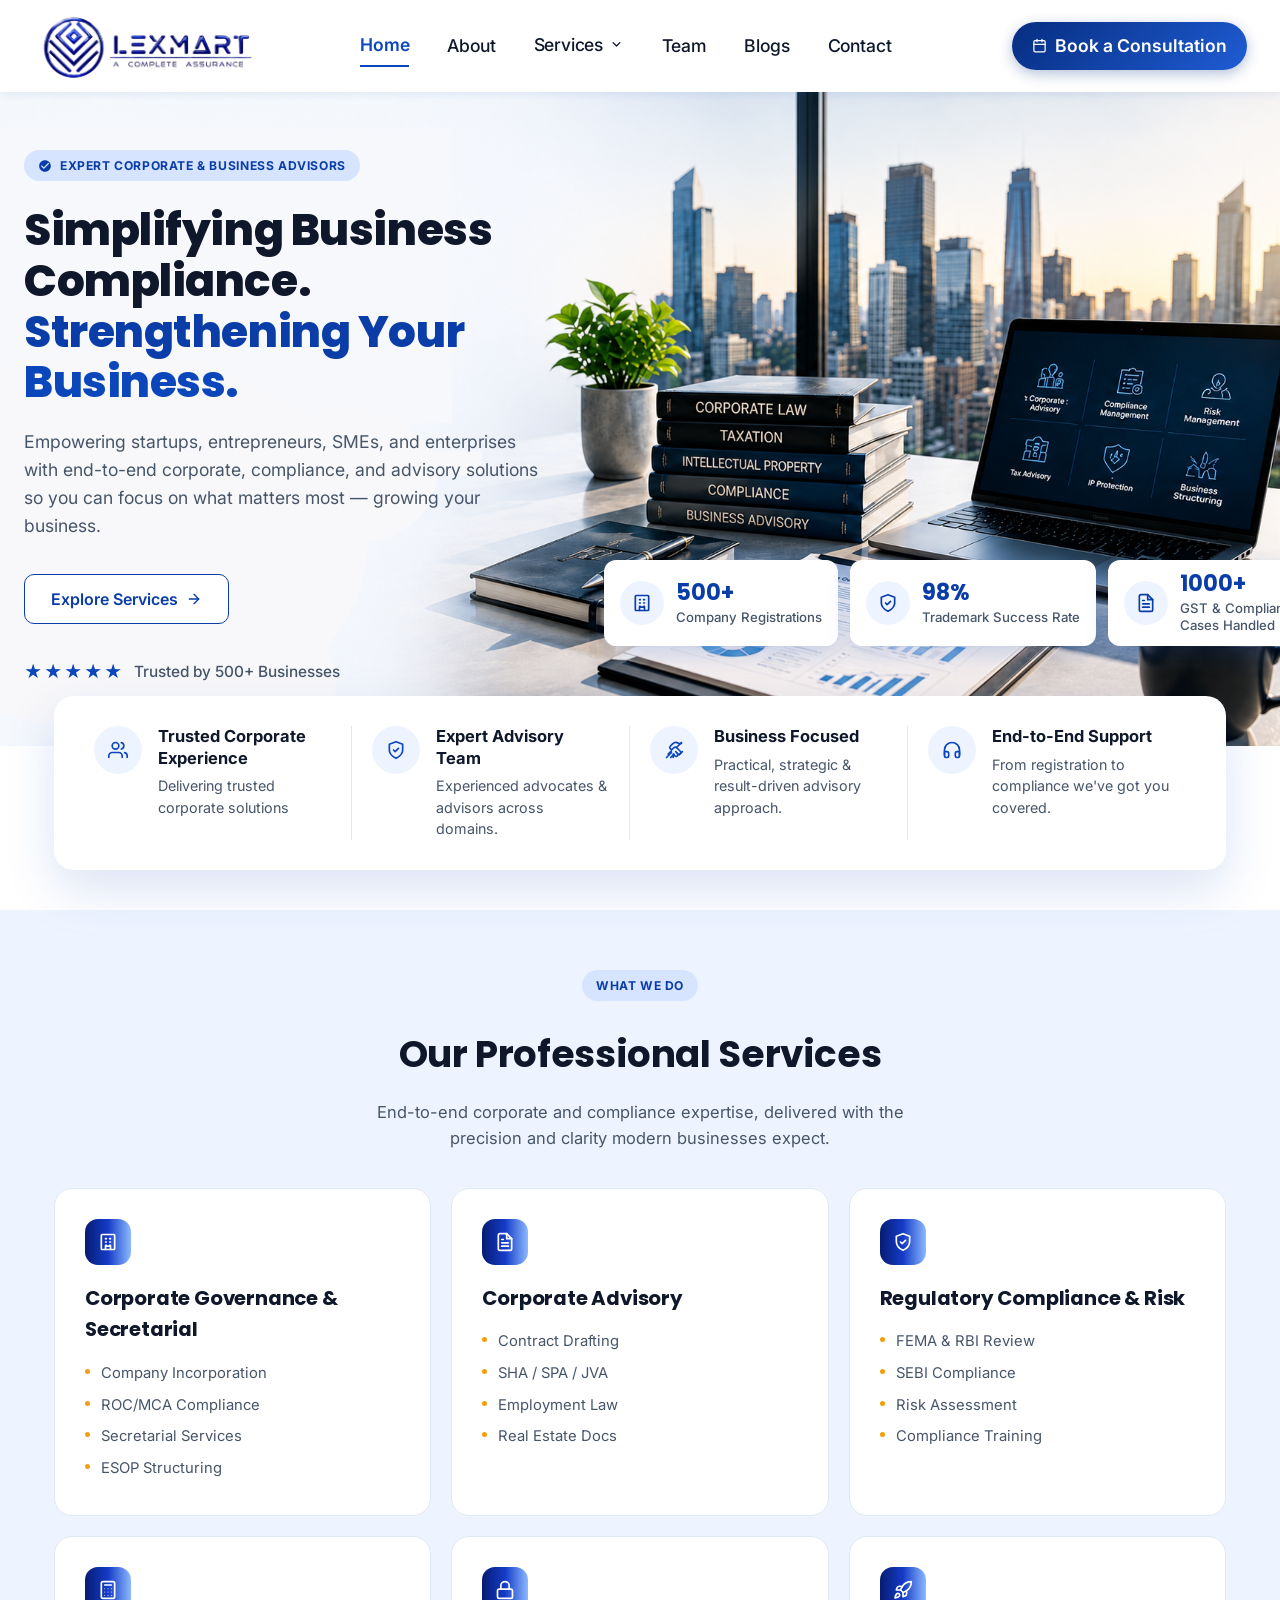
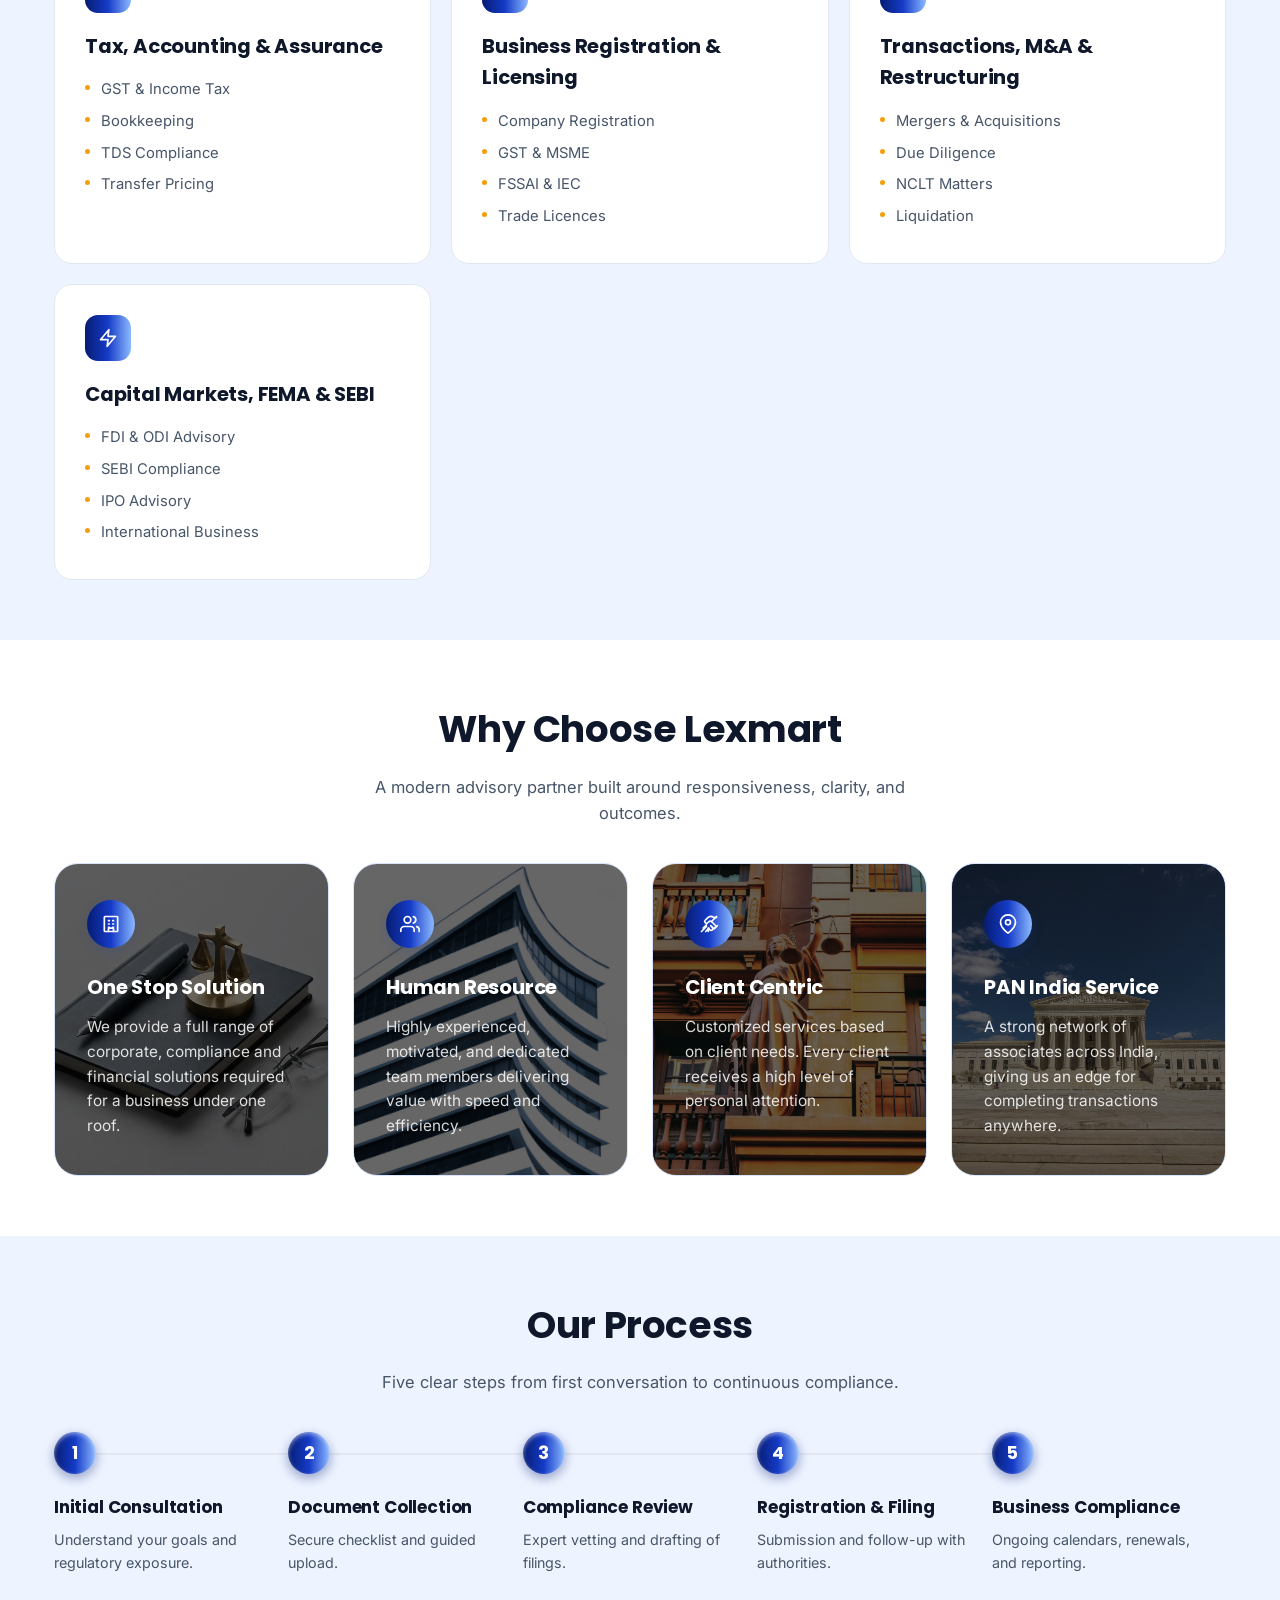
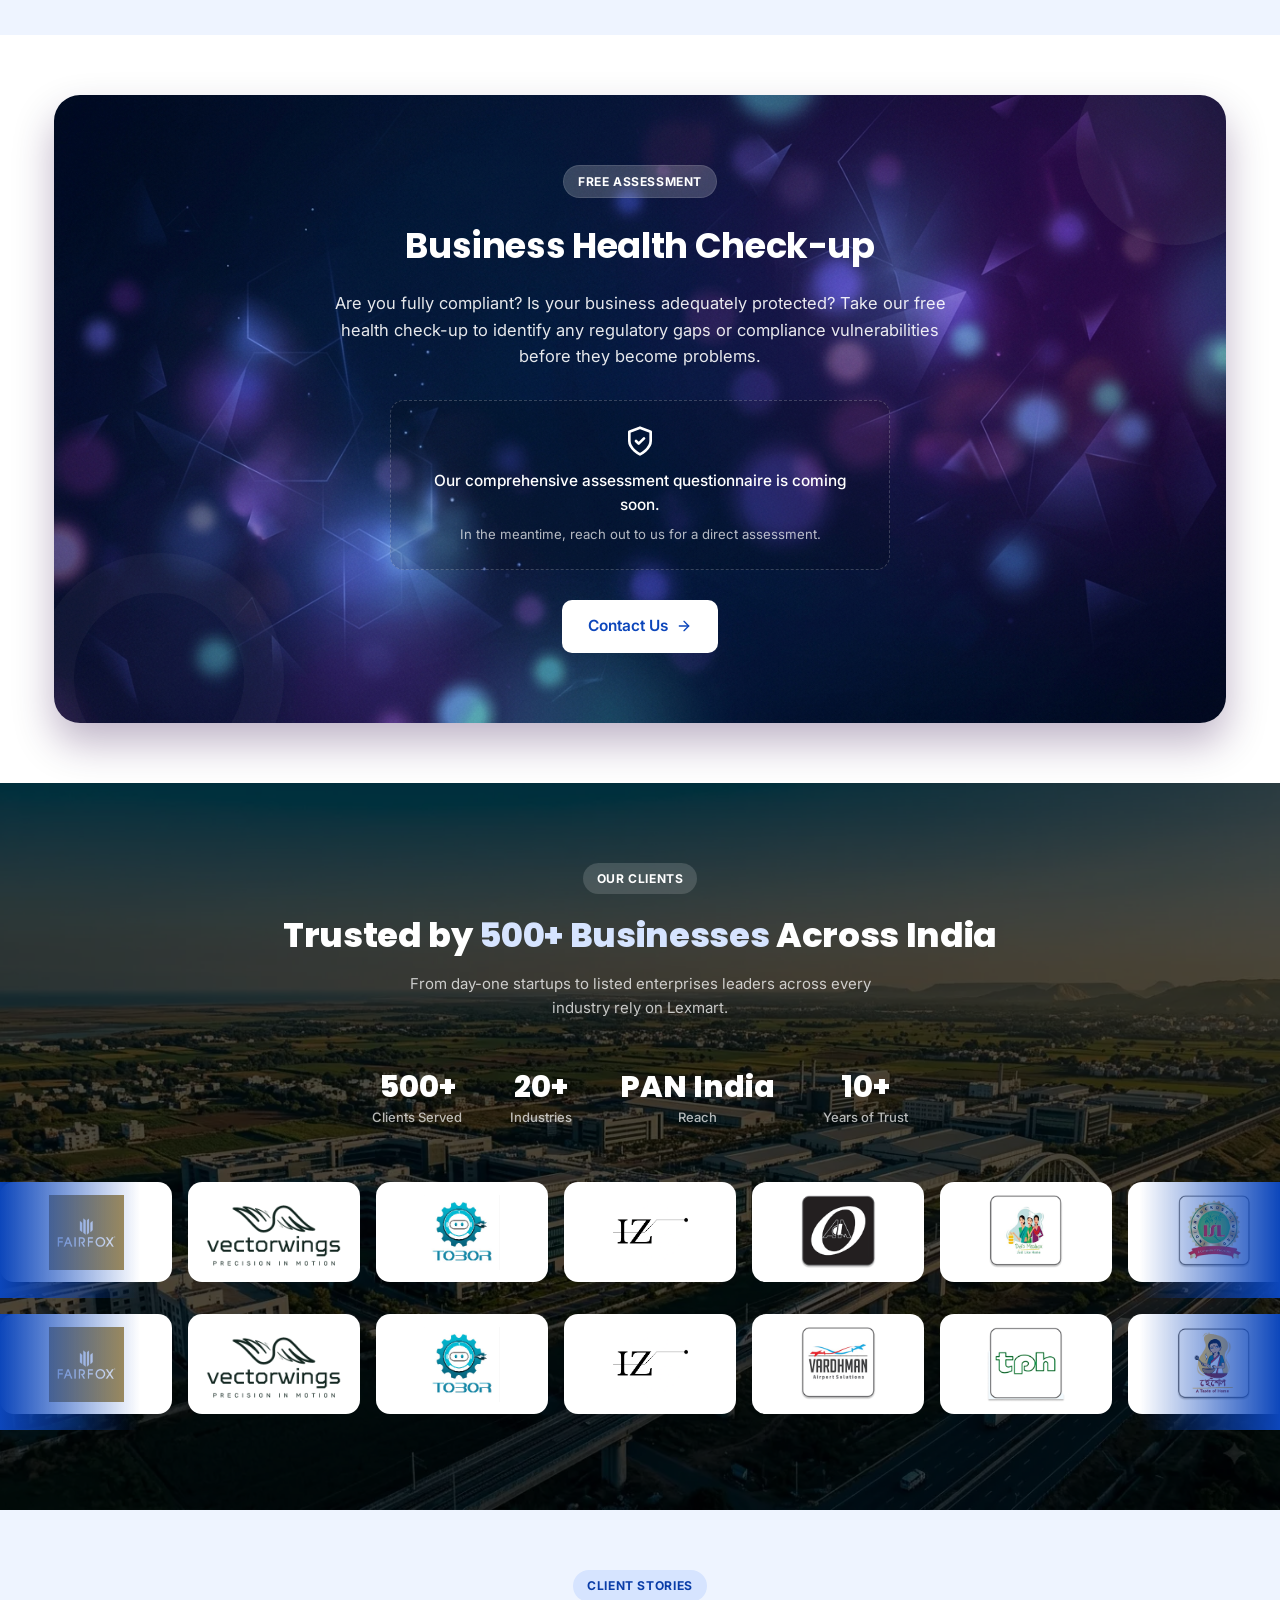
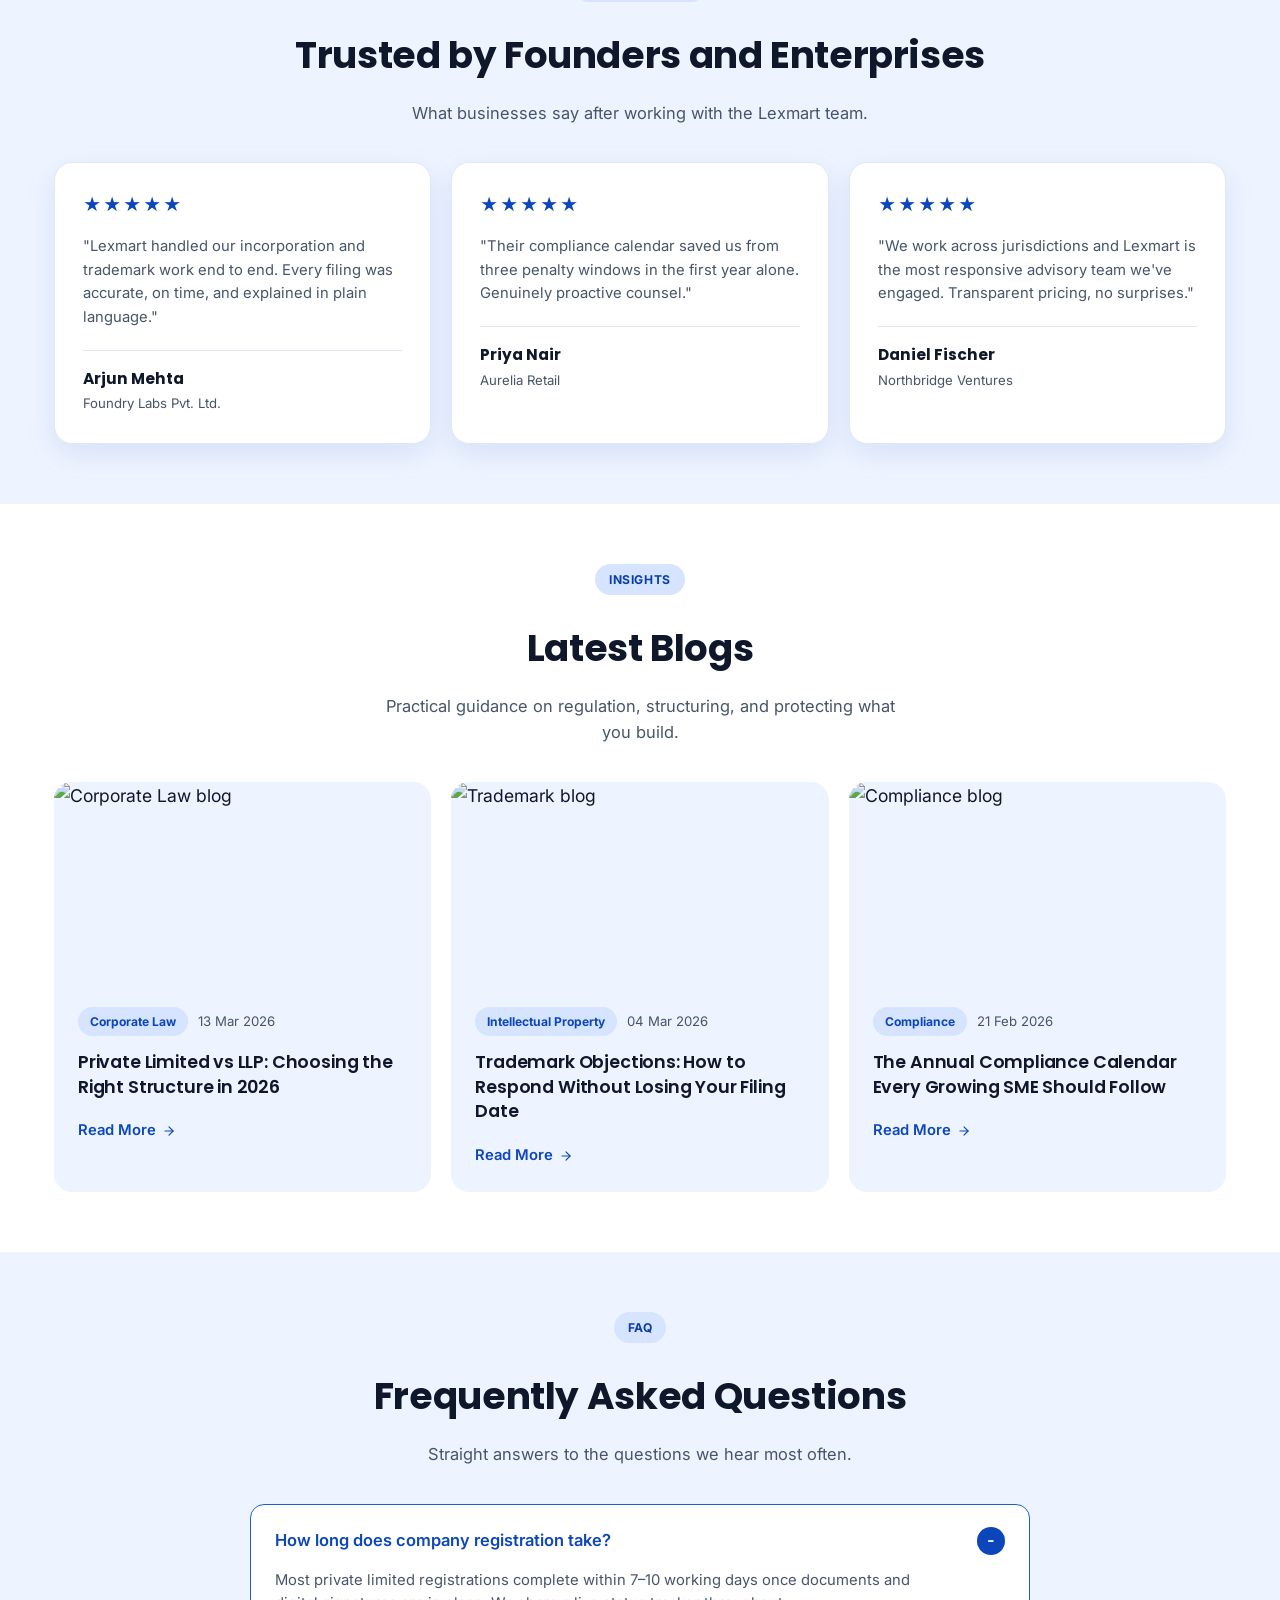
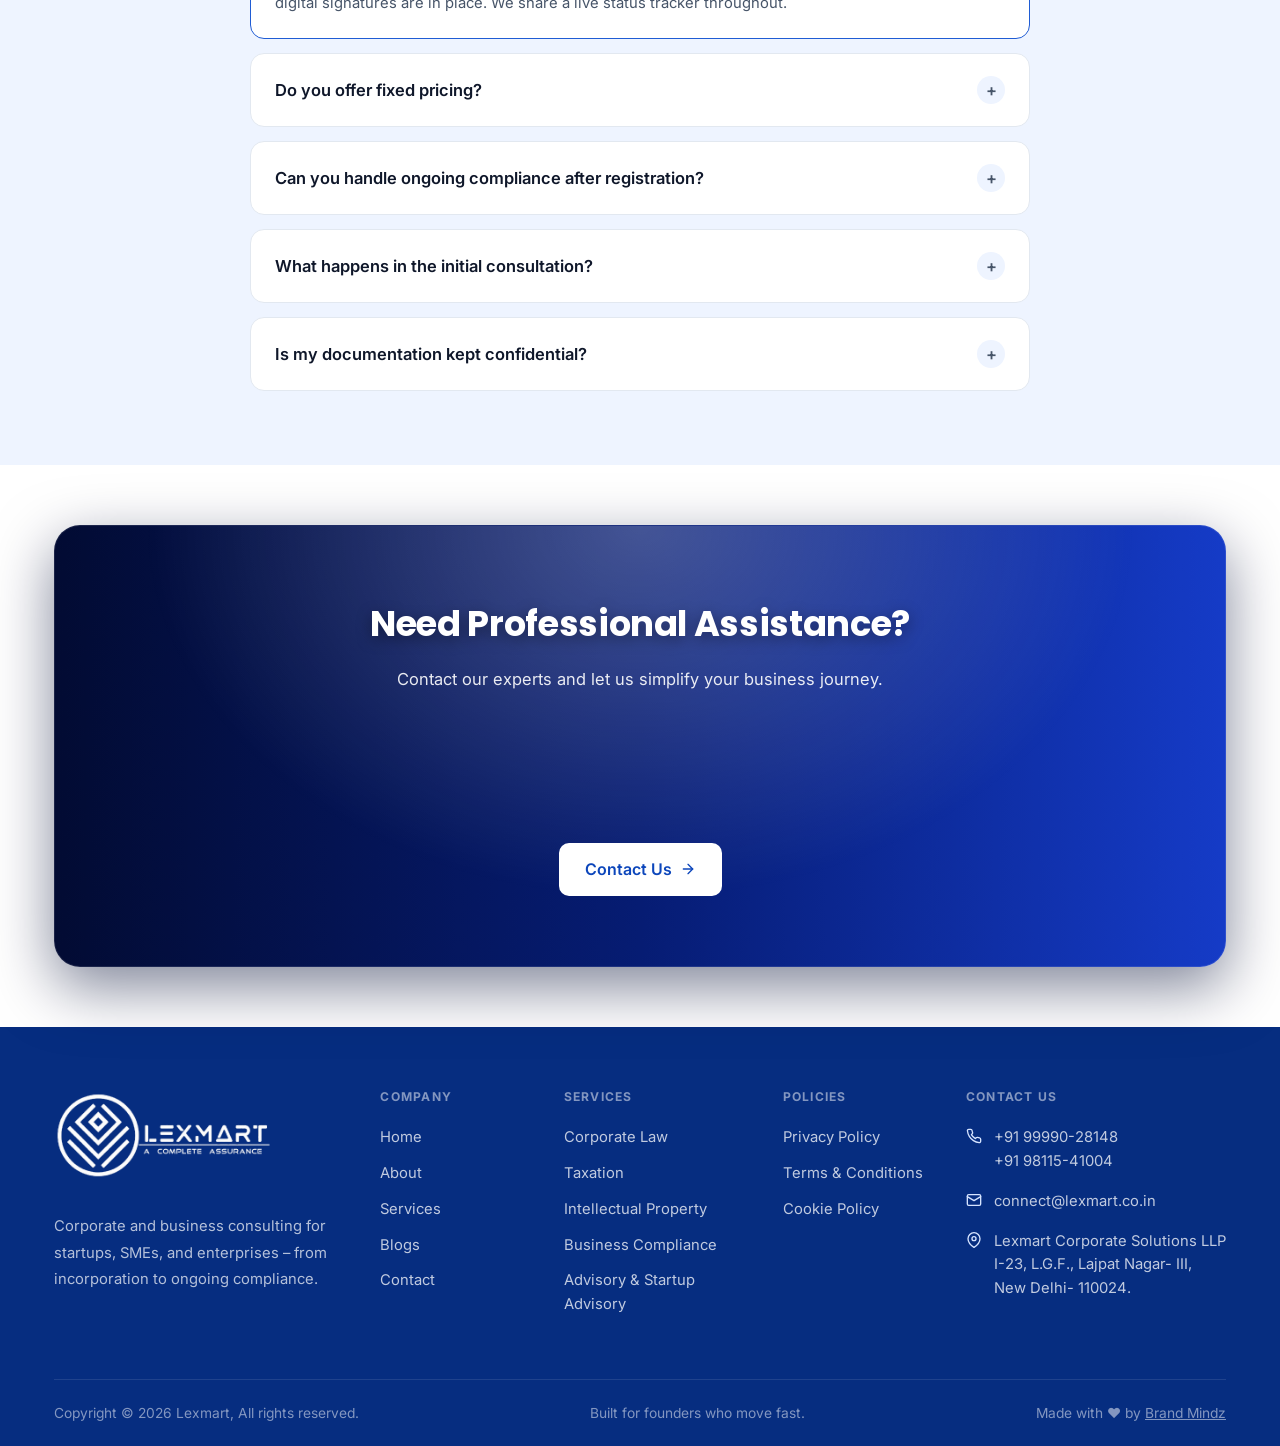
==== commit 3bb104f3: "lexmart update" ====
--- a/index.html
+++ b/index.html
@@ -11,7 +11,7 @@
   <link
     href="https://fonts.googleapis.com/css2?family=Poppins:wght@500;600;700;800&family=Inter:wght@400;500;600;700&display=swap"
     rel="stylesheet">
-  <link rel="stylesheet" href="style.css?v=20260903.2">
+  <link rel="stylesheet" href="style.css?v=20260903.3">
   <style>
     /* -- Moving Blue Gradient Animation -- */
     @keyframes moveGradient {
@@ -234,7 +234,7 @@
   </svg>
 
   <div id="site-header"></div>
-  <script src="header.js?v=20260903.2" defer></script>
+  <script src="header.js?v=20260903.3" defer></script>
 
   <section class="hero">
     <div class="hero-grid">
@@ -955,6 +955,10 @@
     <div class="marquee-wrapper" style="margin-bottom:16px;">
       <div class="marquee-track row1">
         <!-- Set 1 -->
+         <div class="client-card">
+          <img src="lexmart_clients/main-logo.png" alt="Client Logo"
+            style="max-height:60px;max-width:130px;width:auto;height:auto;object-fit:contain;display:block;margin:0 auto;">
+        </div>
         <div class="client-card">
           <img src="lexmart_clients/vectorwings.png" alt="Client Logo"
             style="max-height:60px;max-width:130px;width:auto;height:auto;object-fit:contain;display:block;margin:0 auto;">
@@ -1016,6 +1020,10 @@
             style="max-height:60px;max-width:130px;width:auto;height:auto;object-fit:contain;display:block;margin:0 auto;">
         </div>
         <!-- Set 2 (duplicate for seamless loop) -->
+         <div class="client-card">
+          <img src="lexmart_clients/main-logo.png" alt="Client Logo"
+            style="max-height:60px;max-width:130px;width:auto;height:auto;object-fit:contain;display:block;margin:0 auto;">
+        </div>
          <div class="client-card">
           <img src="lexmart_clients/vectorwings.png" alt="Client Logo"
             style="max-height:60px;max-width:130px;width:auto;height:auto;object-fit:contain;display:block;margin:0 auto;">
@@ -1083,6 +1091,10 @@
     <div class="marquee-wrapper">
       <div class="marquee-track row2">
         <!-- Set 1 -->
+        <div class="client-card">
+          <img src="lexmart_clients/main-logo.png" alt="Client Logo"
+            style="max-height:60px;max-width:130px;width:auto;height:auto;object-fit:contain;display:block;margin:0 auto;">
+        </div>
          <div class="client-card">
           <img src="lexmart_clients/vectorwings.png" alt="Client Logo"
             style="max-height:60px;max-width:130px;width:auto;height:auto;object-fit:contain;display:block;margin:0 auto;">
@@ -1144,6 +1156,10 @@
             style="max-height:60px;max-width:130px;width:auto;height:auto;object-fit:contain;display:block;margin:0 auto;">
         </div>
         <!-- Set 2 (duplicate for seamless loop) -->
+         <div class="client-card">
+          <img src="lexmart_clients/main-logo.png" alt="Client Logo"
+            style="max-height:60px;max-width:130px;width:auto;height:auto;object-fit:contain;display:block;margin:0 auto;">
+        </div>
          <div class="client-card">
           <img src="lexmart_clients/vectorwings.png" alt="Client Logo"
             style="max-height:60px;max-width:130px;width:auto;height:auto;object-fit:contain;display:block;margin:0 auto;">
--- a/style.css
+++ b/style.css
@@ -166,7 +166,8 @@
 .mobile-nav,
 .mobile-nav button,
 .mobile-nav a {
-  font-family: 'Poppins', sans-serif;
+  font-family: 'Inter', Arial, Helvetica, sans-serif;
+  font-size: 17.6px;
 }
 
 .nav-wrap {
@@ -1923,7 +1924,7 @@
   font-size: 22px;
   font-weight: 600;
   color: var(--ink);
-  font-family: 'Poppins', sans-serif;
+  font-family: 'Inter', Arial, Helvetica, sans-serif;
   padding: 8px 0;
   border-bottom: 1px solid var(--border);
   width: 100%;
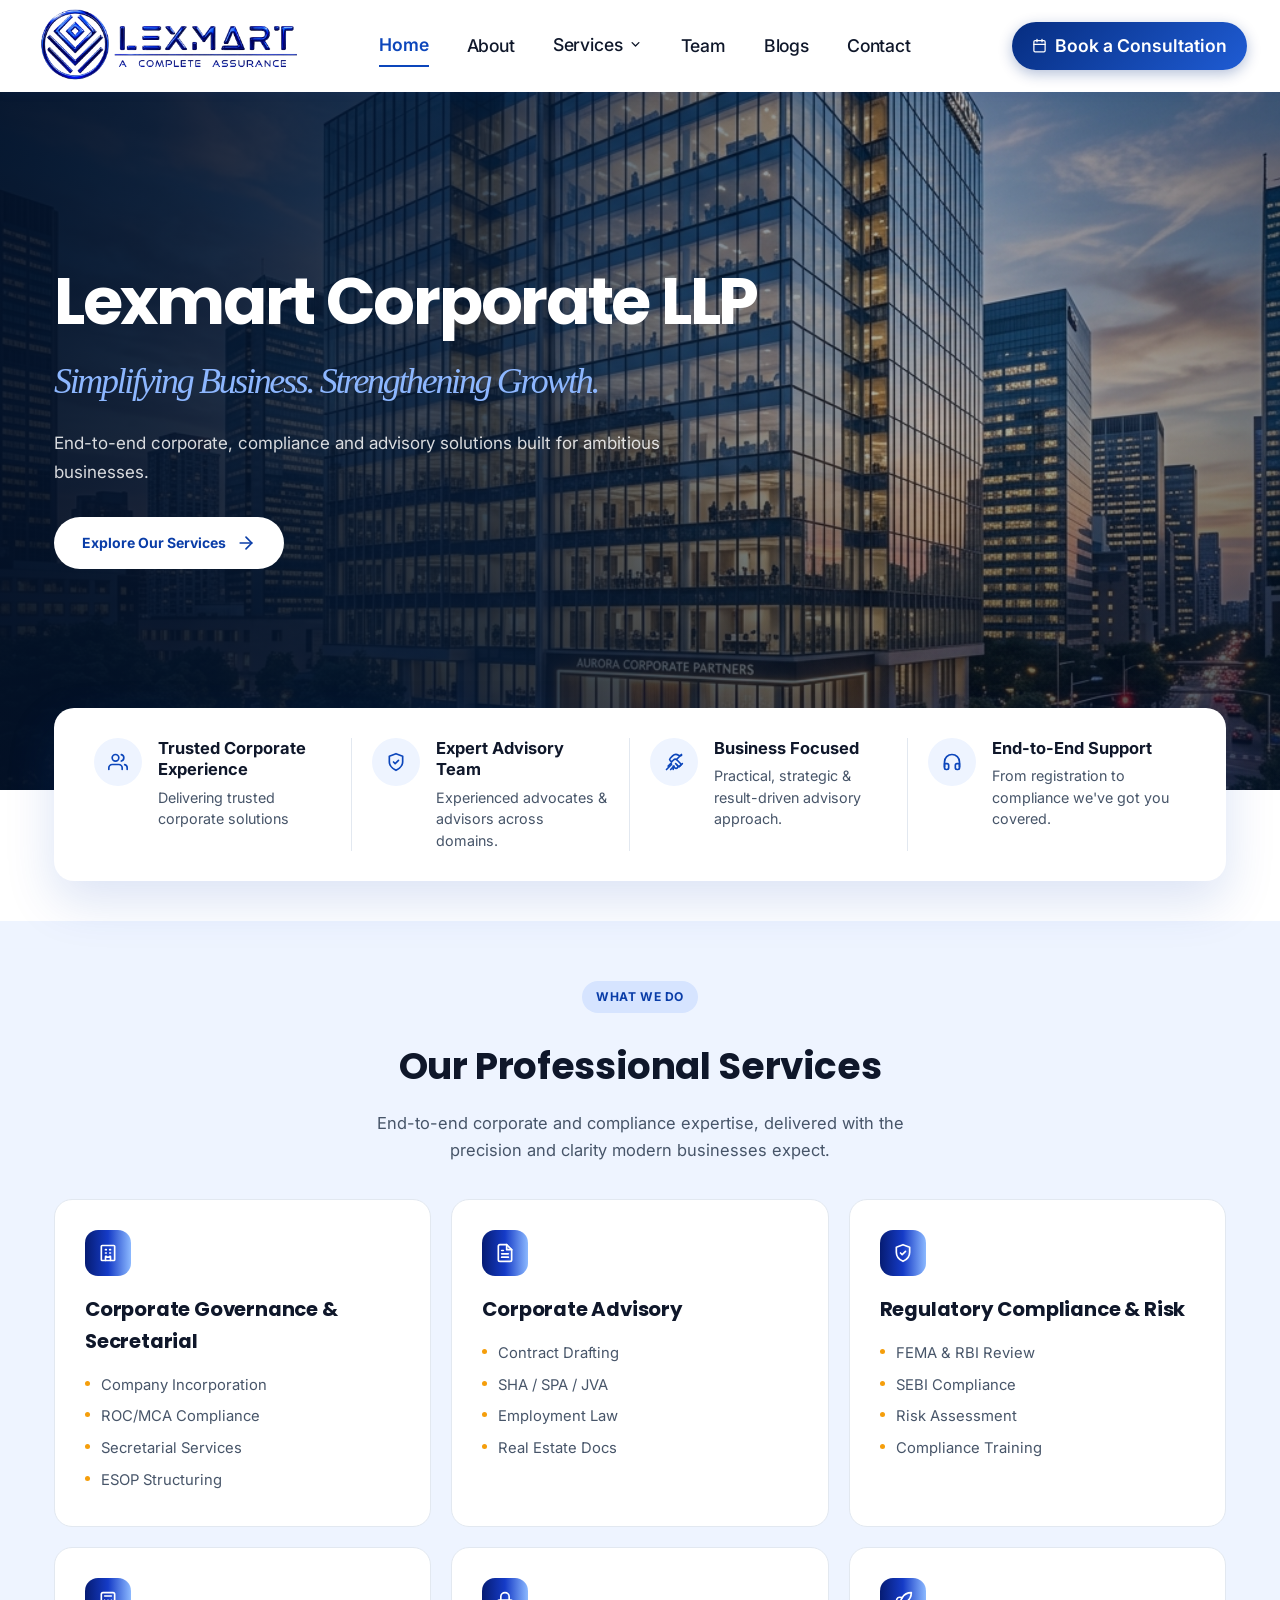
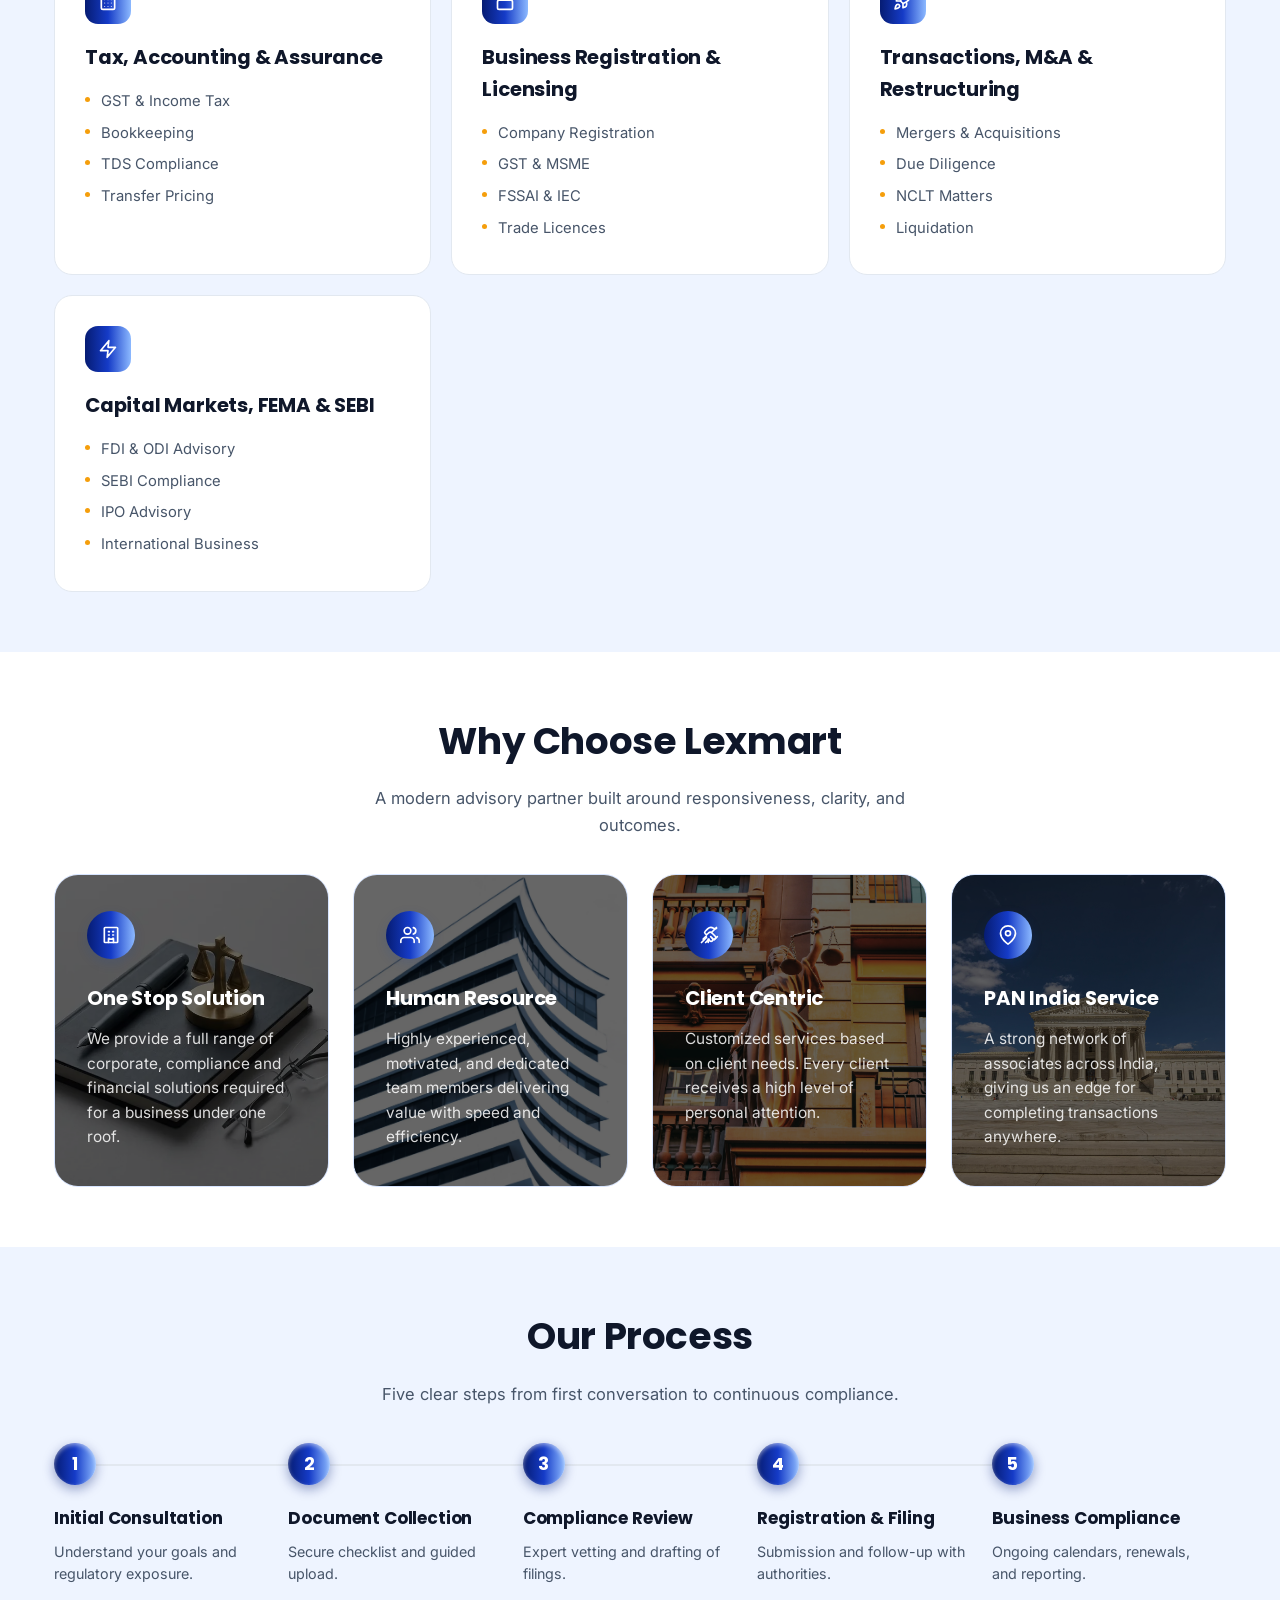
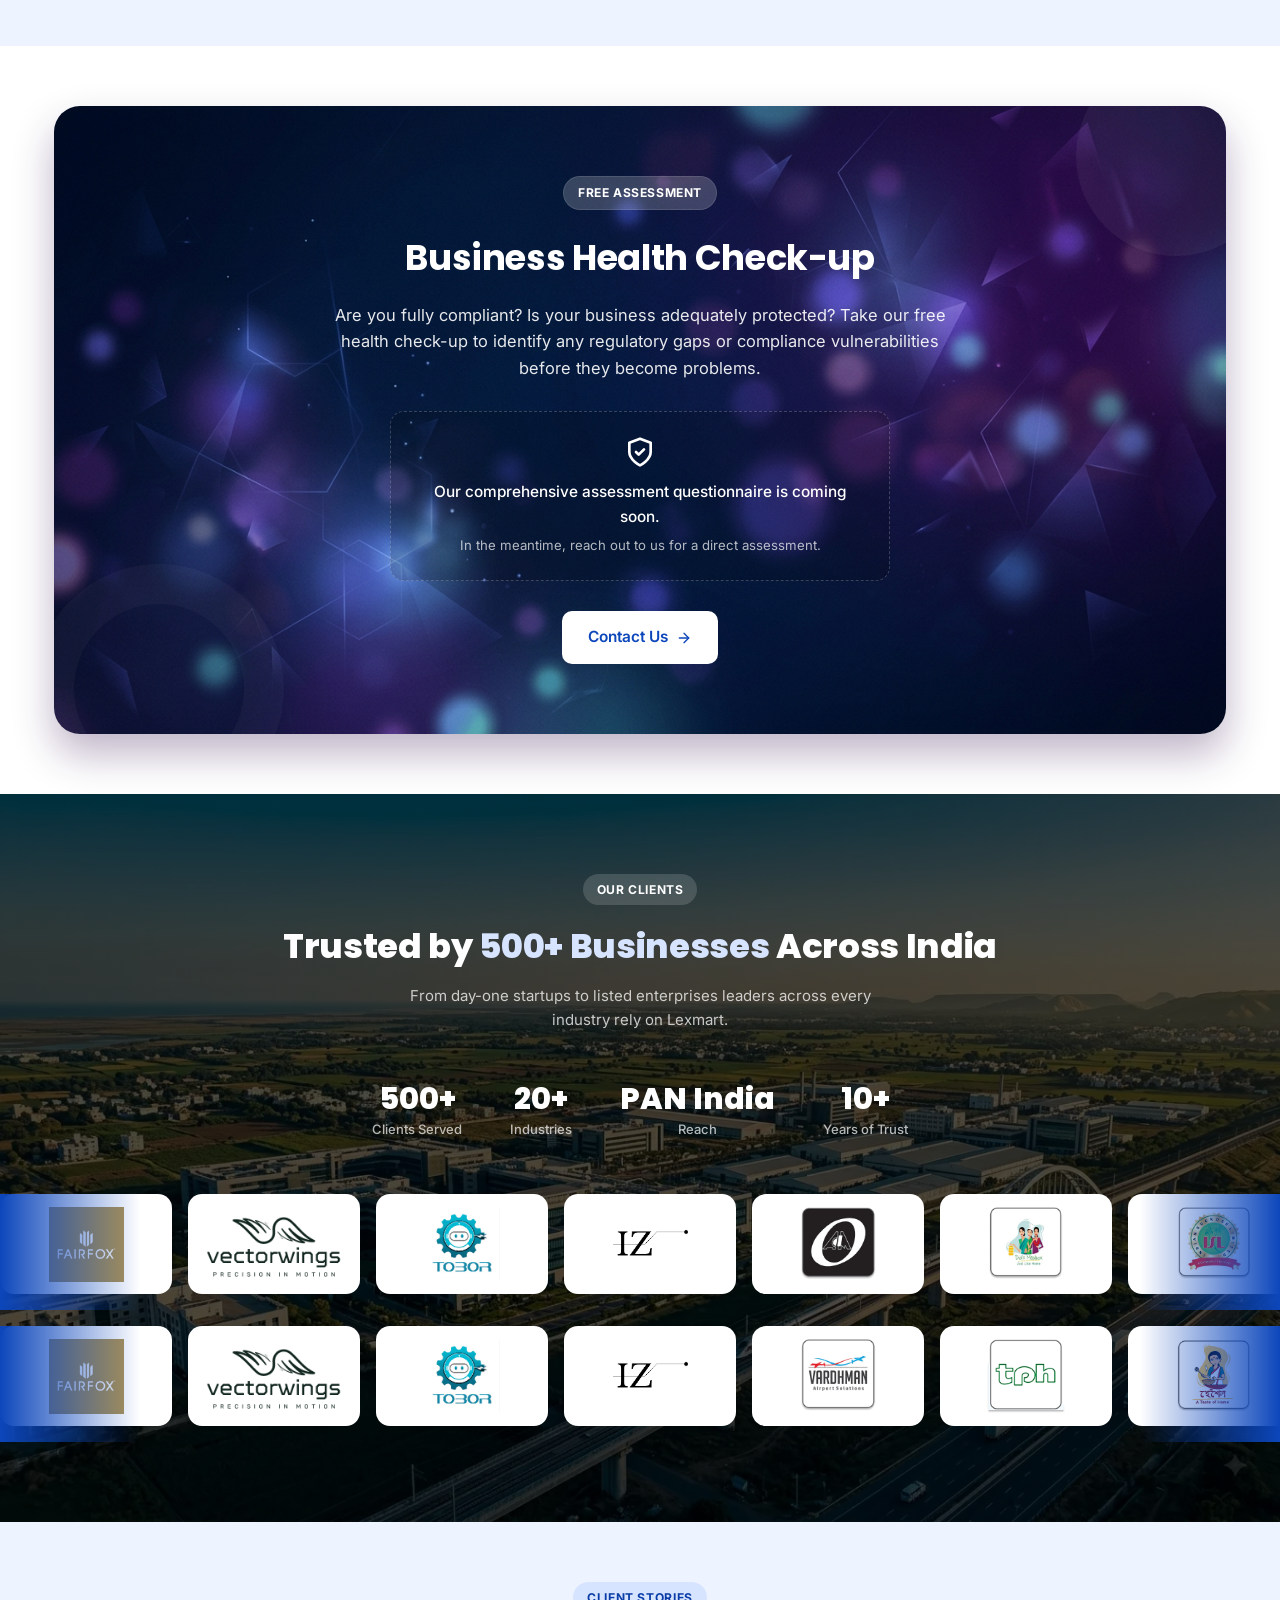
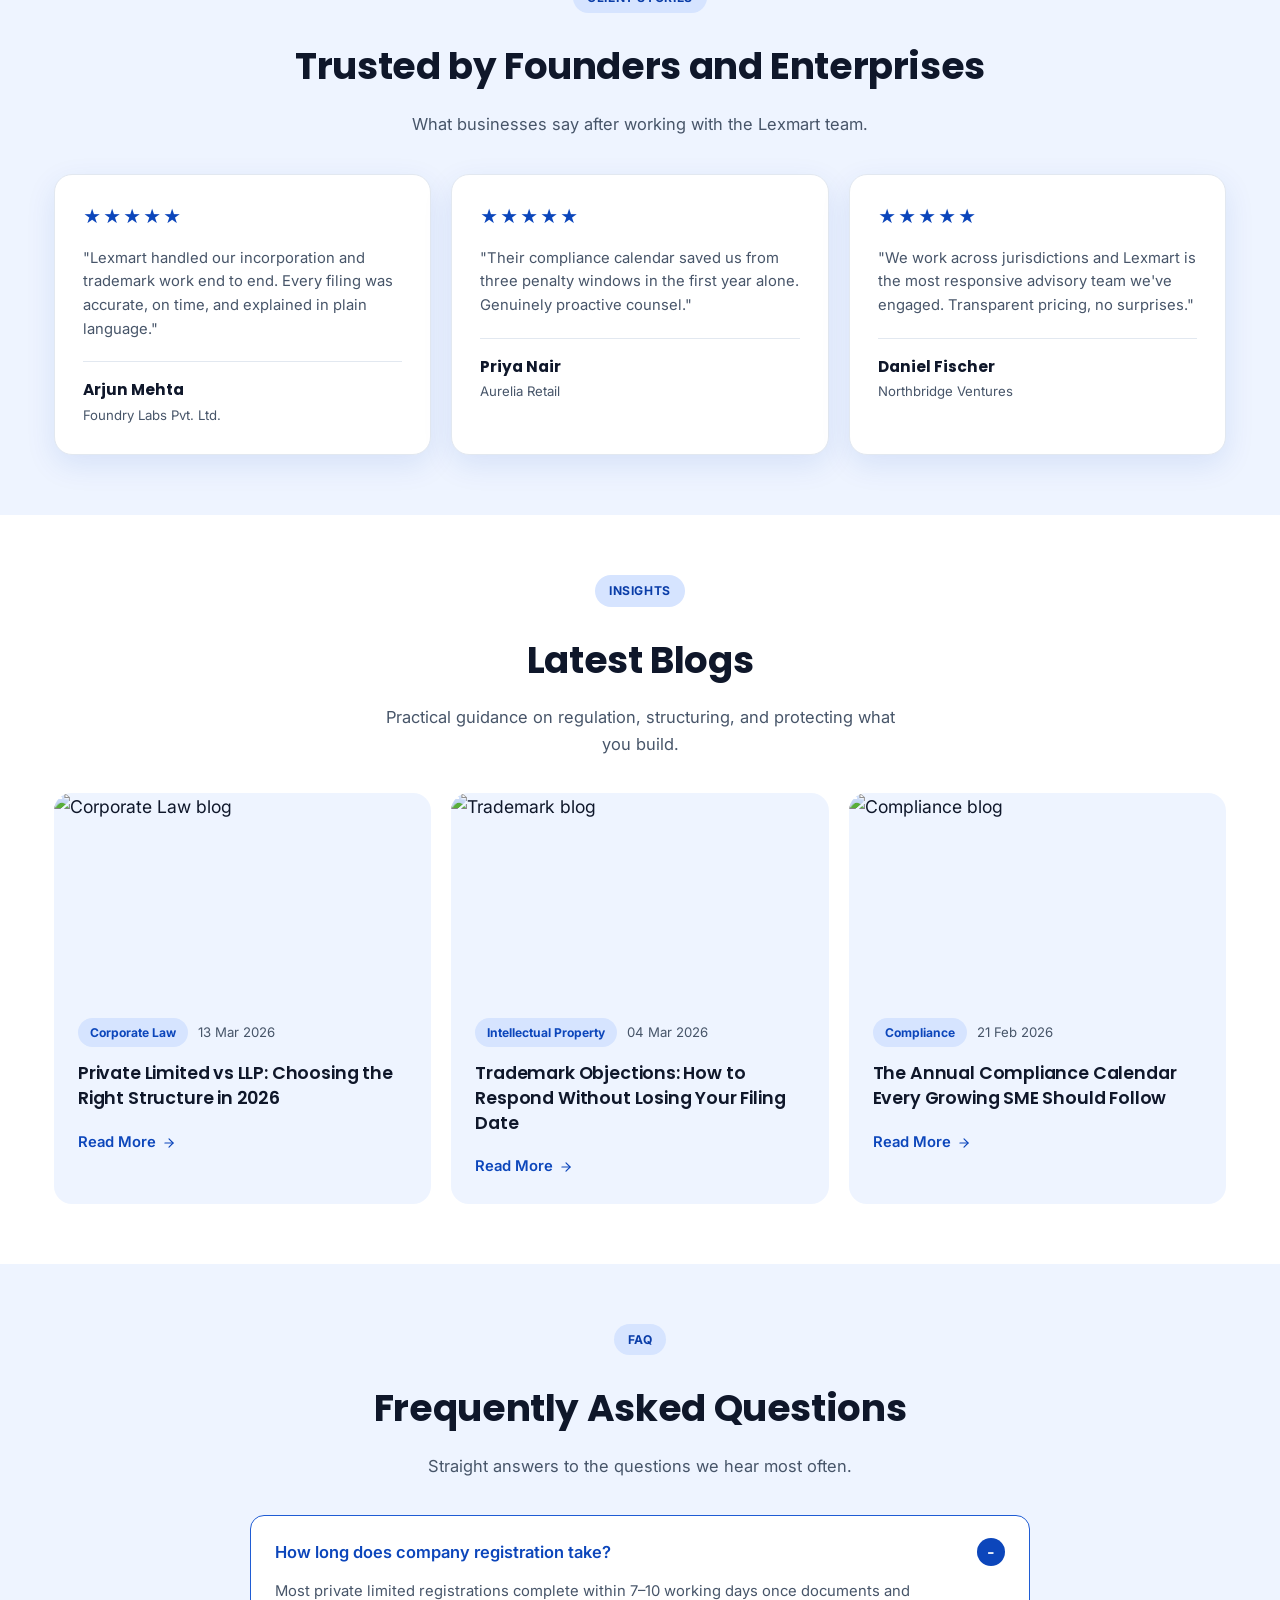
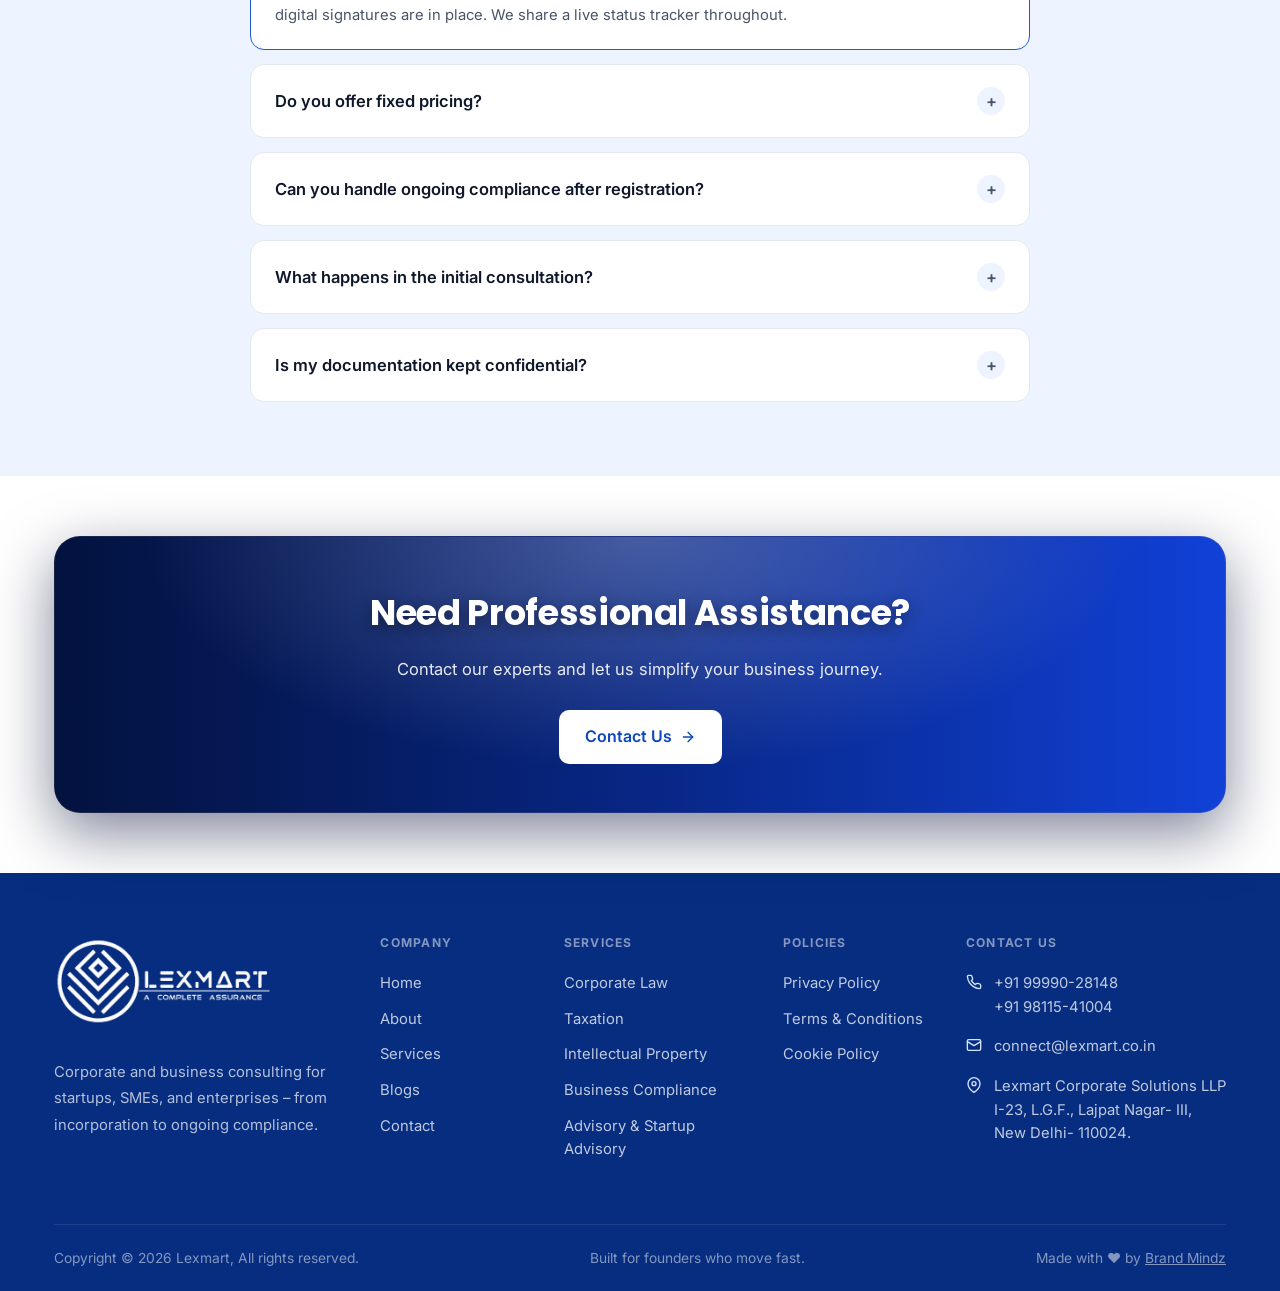
==== commit 79938aff: "changes" ====
--- a/index.html
+++ b/index.html
@@ -11,7 +11,7 @@
   <link
     href="https://fonts.googleapis.com/css2?family=Poppins:wght@500;600;700;800&family=Inter:wght@400;500;600;700&display=swap"
     rel="stylesheet">
-  <link rel="stylesheet" href="style.css?v=20260903.3">
+  <link rel="stylesheet" href="style.css?v=20260904.5">
   <style>
     /* -- Moving Blue Gradient Animation -- */
     @keyframes moveGradient {
@@ -44,6 +44,7 @@
       animation: moveGradient 8s ease infinite !important;
       box-shadow: 0 20px 60px rgba(2, 11, 51, 0.5);
       border: 1px solid rgba(255, 255, 255, 0.1);
+      padding: 48px 24px;
     }
 
     .cta-banner::after {
@@ -234,58 +235,46 @@
   </svg>
 
   <div id="site-header"></div>
-  <script src="header.js?v=20260903.3" defer></script>
-
-  <section class="hero">
-    <div class="hero-grid">
-      <div class="animate-slide-up">
-        <span class="eyebrow"><svg class="icon" style="width:14px;height:14px;fill:currentColor;stroke:none;"
-            viewBox="0 0 24 24">
-            <path
-              d="M12 2C6.48 2 2 6.48 2 12s4.48 10 10 10 10-4.48 10-10S17.52 2 12 2zm-2 15l-5-5 1.41-1.41L10 14.17l7.59-7.59L19 8l-9 9z" />
-          </svg> EXPERT CORPORATE & BUSINESS ADVISORS</span>
-        <h1><span class="hero-black">Simplifying Business Compliance.</span><br>Strengthening Your<br><span
-            class="accent">Business.</span></h1>
-        <p>Empowering startups, entrepreneurs, SMEs, and enterprises with end-to-end corporate, compliance, and advisory
-          solutions so you can focus on what matters most &mdash; growing your business.</p>
-        <div class="hero-ctas">
-          <button class="btn btn-outline">Explore Services <svg class="icon" style="width:16px;height:16px;">
-              <use href="#i-arrow" />
-            </svg></button>
-        </div>
-        <div class="hero-rating">
-          <div class="rating-group">
-            <span class="stars">&#9733;&#9733;&#9733;&#9733;&#9733;</span>
-            <span>Trusted by 500+ Businesses</span>
-          </div>
-        </div>
-      </div>
-      <div class="hero-visual-new animate-fade-in delay-200">
-        <img src="images/h1.png" alt="Lexmart Banner" class="hero-img hero-img-h1">
-
-        <div class="floating-cards-container">
-          <div class="float-card-new animate-slide-up delay-300">
-            <div class="icon-box"><svg class="icon">
-                <use href="#i-building" />
-              </svg></div>
-            <div class="card-text"><strong>500+</strong><span>Company Registrations</span></div>
-          </div>
-          <div class="float-card-new">
-            <div class="icon-box"><svg class="icon">
-                <use href="#i-shield-check" />
-              </svg></div>
-            <div class="card-text"><strong>98%</strong><span>Trademark Success Rate</span></div>
-          </div>
-          <div class="float-card-new">
-            <div class="icon-box"><svg class="icon">
-                <use href="#i-doc" />
-              </svg></div>
-            <div class="card-text"><strong>1000+</strong><span>GST &amp; Compliance<br>Cases Handled</span></div>
-          </div>
-        </div>
-      </div>
-    </div>
+  <script src="header.js?v=20260904.2" defer></script>
+
+  <section class="hero hero-slider" aria-roledescription="carousel" aria-label="Lexmart highlights">
+    <article class="hero-slide is-active" data-slide="0" aria-hidden="false">
+      <video muted playsinline preload="metadata" poster="images/building_hero_banner.jpg">
+        <source src="images/v4.mp4" type="video/mp4">
+      </video>
+      <div class="hero-slide-shade"></div>
+      <div class="container hero-slide-content">
+        <h1 class="hero-company-heading"><span>Lexmart Corporate LLP</span><br><em class="hero-tagline">Simplifying Business. Strengthening Growth.</em></h1>
+        <p>End-to-end corporate, compliance and advisory solutions built for ambitious businesses.</p>
+        <a class="hero-slide-cta" href="service-corporate-law.html">Explore Our Services <svg class="icon"><use href="#i-arrow" /></svg></a>
+      </div>
+    </article>
+
+    <article class="hero-slide" data-slide="1" aria-hidden="true">
+      <video muted playsinline preload="metadata" poster="images/building_hero_banner.jpg">
+        <source src="images/v5.mp4" type="video/mp4">
+      </video>
+      <div class="hero-slide-shade"></div>
+      <div class="container hero-slide-content">
+        <h1>Clarity for Every<br><em>Business Decision.</em></h1>
+        <p>Responsive guidance that keeps your organisation protected, prepared and moving forward.</p>
+        <a class="hero-slide-cta" href="service-business-compliance.html">Explore Compliance <svg class="icon"><use href="#i-arrow" /></svg></a>
+      </div>
+    </article>
+
+    <article class="hero-slide" data-slide="2" aria-hidden="true">
+      <video muted playsinline preload="metadata" poster="images/building_hero_banner.jpg">
+        <source src="images/v3.mp4" type="video/mp4">
+      </video>
+      <div class="hero-slide-shade"></div>
+      <div class="container hero-slide-content">
+        <h1>Protecting Ideas.<br><em>Empowering Enterprise.</em></h1>
+        <p>Practical legal insight across corporate law, taxation, intellectual property and business advisory.</p>
+        <a class="hero-slide-cta" href="contact.html">Consult Our Experts <svg class="icon"><use href="#i-arrow" /></svg></a>
+      </div>
+    </article>
   </section>
+  <script src="hero-slider.js?v=20260904.2" defer></script>
 
   <div class="container stats-strip">
     <div class="stats-row-new">
@@ -1349,14 +1338,11 @@
   <section>
     <div class="container">
       <div class="cta-banner">
+        <video class="cta-banner-video" autoplay muted loop playsinline preload="metadata" aria-hidden="true">
+          <source src="images/c1.mp4" type="video/mp4">
+        </video>
         <h2>Need Professional Assistance?</h2>
         <p>Contact our experts and let us simplify your business journey.</p>
-        <div style="margin: 30px 0; display: flex; justify-content: center;">
-          <script src="https://cdn.lordicon.com/lordicon.js"></script>
-          <lord-icon src="https://cdn.lordicon.com/zpxyqjsy.json" trigger="loop"
-            colors="primary:#ffffff,secondary:#d6e4ff" style="width:90px;height:90px">
-          </lord-icon>
-        </div>
         <a href="contact.html" class="btn btn-white">Contact Us <svg class="icon" style="width:16px;height:16px;">
             <use href="#i-arrow" />
           </svg></a>
--- a/style.css
+++ b/style.css
@@ -50,6 +50,21 @@
   font-family: inherit;
 }
 
+/* Shared legal marker used by every service-list item. */
+.svc-feat-item .fi-dot {
+  background: linear-gradient(135deg, #0c46bb, #1f5cd4) !important;
+  color: transparent !important;
+  font-size: 0 !important;
+}
+
+.svc-feat-item .fi-dot::before {
+  content: "";
+  display: block;
+  width: 14px;
+  height: 14px;
+  background: center / contain no-repeat url("data:image/svg+xml,%3Csvg xmlns='http://www.w3.org/2000/svg' viewBox='0 0 24 24' fill='none' stroke='%23fff' stroke-width='3' stroke-linecap='round' stroke-linejoin='round'%3E%3Cpath d='m5 12 4 4L19 6'/%3E%3C/svg%3E");
+}
+
 .container {
   max-width: 1220px;
   margin: 0 auto;
@@ -368,6 +383,7 @@
 .hero-rating .rating-group {
   display: flex;
   align-items: center;
+  justify-content: center;
   gap: 10px;
 }
 
@@ -1045,13 +1061,22 @@
   content: "";
   position: absolute;
   inset: 0;
-  background: url('https://images.unsplash.com/photo-1454165804606-c3d57bc86b40?q=80&w=2070&auto=format&fit=crop') center/cover no-repeat;
-  opacity: 0.25;
-  mix-blend-mode: luminosity;
+  z-index: 1;
+  background: linear-gradient(90deg, rgba(3, 20, 66, .76), rgba(14, 68, 224, .65));
   pointer-events: none;
 }
 
-.cta-banner>* {
+.cta-banner-video {
+  position: absolute;
+  inset: 0;
+  width: 100%;
+  height: 100%;
+  object-fit: cover;
+  object-position: center;
+  z-index: 0;
+}
+
+.cta-banner > *:not(.cta-banner-video) {
   position: relative;
   z-index: 2;
 }
@@ -2711,3 +2736,228 @@
     line-height: 1.55;
   }
 }
+
+/* Cinematic homepage hero carousel */
+.hero-slider {
+  position: relative;
+  min-height: clamp(540px, calc(100svh - 180px), 700px);
+  padding: 0;
+  overflow: hidden;
+  isolation: isolate;
+  background: #061a38;
+}
+
+.hero-slider::after {
+  display: none;
+}
+
+.hero-slide {
+  position: absolute;
+  inset: 0;
+  z-index: 0;
+  opacity: 0;
+  visibility: hidden;
+  transition: opacity .9s ease, visibility .9s ease;
+}
+
+.hero-slide.is-active {
+  z-index: 1;
+  opacity: 1;
+  visibility: visible;
+}
+
+.hero-slide > img,
+.hero-slide > video {
+  position: absolute;
+  inset: 0;
+  width: 100%;
+  height: 100%;
+  object-fit: cover;
+  object-position: center;
+}
+
+.hero-slide:first-child > img {
+  object-position: center;
+}
+
+.hero-slide:last-of-type > img {
+  object-position: center 34%;
+}
+
+.hero-slide.is-active > img {
+  animation: heroCinematicZoom 9s ease-out both;
+}
+
+@keyframes heroCinematicZoom {
+  from { transform: scale(1.035); }
+  to { transform: scale(1.085); }
+}
+
+.hero-slide-shade {
+  position: absolute;
+  inset: 0;
+  z-index: 1;
+  background:
+    linear-gradient(90deg, rgba(3, 17, 39, .91) 0%, rgba(4, 24, 51, .76) 38%, rgba(4, 24, 51, .26) 72%, rgba(4, 24, 51, .48) 100%),
+    linear-gradient(0deg, rgba(2, 12, 29, .55), transparent 52%);
+}
+
+.hero-slide-content {
+  position: relative;
+  z-index: 2;
+  display: flex;
+  min-height: clamp(540px, calc(100svh - 180px), 700px);
+  flex-direction: column;
+  align-items: flex-start;
+  justify-content: center;
+  padding-top: 44px;
+  padding-bottom: 88px;
+  color: #fff;
+}
+
+.hero-kicker {
+  display: inline-flex;
+  align-items: center;
+  gap: 10px;
+  margin-bottom: 20px;
+  color: #8db7ff;
+  font-size: 13px;
+  font-weight: 700;
+  letter-spacing: .1em;
+  text-transform: uppercase;
+}
+
+.hero-kicker i {
+  width: 9px;
+  height: 9px;
+  border-radius: 50%;
+  background: #2c72ef;
+  box-shadow: 0 0 0 6px rgba(44, 114, 239, .18);
+}
+
+.hero-slider .hero-slide-content h1 {
+  max-width: 800px;
+  margin: 0 0 24px;
+  color: #fff;
+  font-size: clamp(46px, 5.1vw, 76px);
+  font-weight: 700;
+  line-height: 1.06;
+  letter-spacing: -.035em;
+  text-wrap: balance;
+}
+
+.hero-slider .hero-slide-content h1 em {
+  color: #8db7ff;
+  font-family: Georgia, 'Times New Roman', serif;
+  font-size: .55em;
+  font-weight: 400;
+}
+
+.hero-slider .hero-slide-content h1.hero-company-heading {
+  max-width: 1050px;
+}
+
+.hero-company-heading > span {
+  white-space: nowrap;
+}
+
+.hero-slider .hero-slide-content p {
+  max-width: 610px;
+  margin: 0 0 30px;
+  color: rgba(255, 255, 255, .84);
+  font-size: 17px;
+  line-height: 1.7;
+}
+
+.hero-slide-cta {
+  display: inline-flex;
+  align-items: center;
+  justify-content: center;
+  gap: 10px;
+  width: 230px;
+  min-height: 52px;
+  padding: 0 24px;
+  border: 1px solid rgba(255, 255, 255, .7);
+  border-radius: 999px;
+  background: #fff;
+  color: var(--blue-800);
+  font-size: 14px;
+  font-weight: 700;
+  transition: background .25s ease, color .25s ease, transform .25s ease;
+}
+
+.hero-slide-cta:hover {
+  background: var(--blue-700);
+  color: #fff;
+  transform: translateY(-2px);
+}
+
+.hero-slider ~ .stats-strip {
+  margin-top: -50px;
+  top: -32px;
+  margin-bottom: -32px;
+}
+
+@media (max-width: 700px) {
+  .hero-slider,
+  .hero-slide-content {
+    min-height: 560px;
+  }
+
+  .hero-slide > img,
+  .hero-slide > video {
+    object-position: 62% center;
+  }
+
+  .hero-slide:last-of-type > img {
+    object-position: 48% center;
+  }
+
+  .hero-slide-shade {
+    background: linear-gradient(90deg, rgba(3, 17, 39, .93), rgba(4, 24, 51, .62));
+  }
+
+  .hero-slide-content {
+    justify-content: flex-end;
+    padding: 72px 20px 72px;
+  }
+
+  .hero-kicker {
+    font-size: 10.5px;
+    line-height: 1.4;
+  }
+
+  .hero-slider .hero-slide-content h1 {
+    max-width: 350px;
+    font-size: clamp(37px, 11vw, 52px);
+    line-height: 1.06;
+  }
+
+  .hero-slider .hero-slide-content h1.hero-company-heading {
+    max-width: 350px;
+  }
+
+  .hero-company-heading > span {
+    white-space: normal;
+  }
+
+  .hero-slider .hero-slide-content p {
+    max-width: 350px;
+    font-size: 15px;
+    line-height: 1.6;
+  }
+
+  .hero-slider ~ .stats-strip {
+    margin-top: 0;
+    top: 0;
+    margin-bottom: 0;
+  }
+}
+
+@media (prefers-reduced-motion: reduce) {
+  .hero-slide,
+  .hero-slide.is-active > img {
+    animation: none;
+    transition: none;
+  }
+}
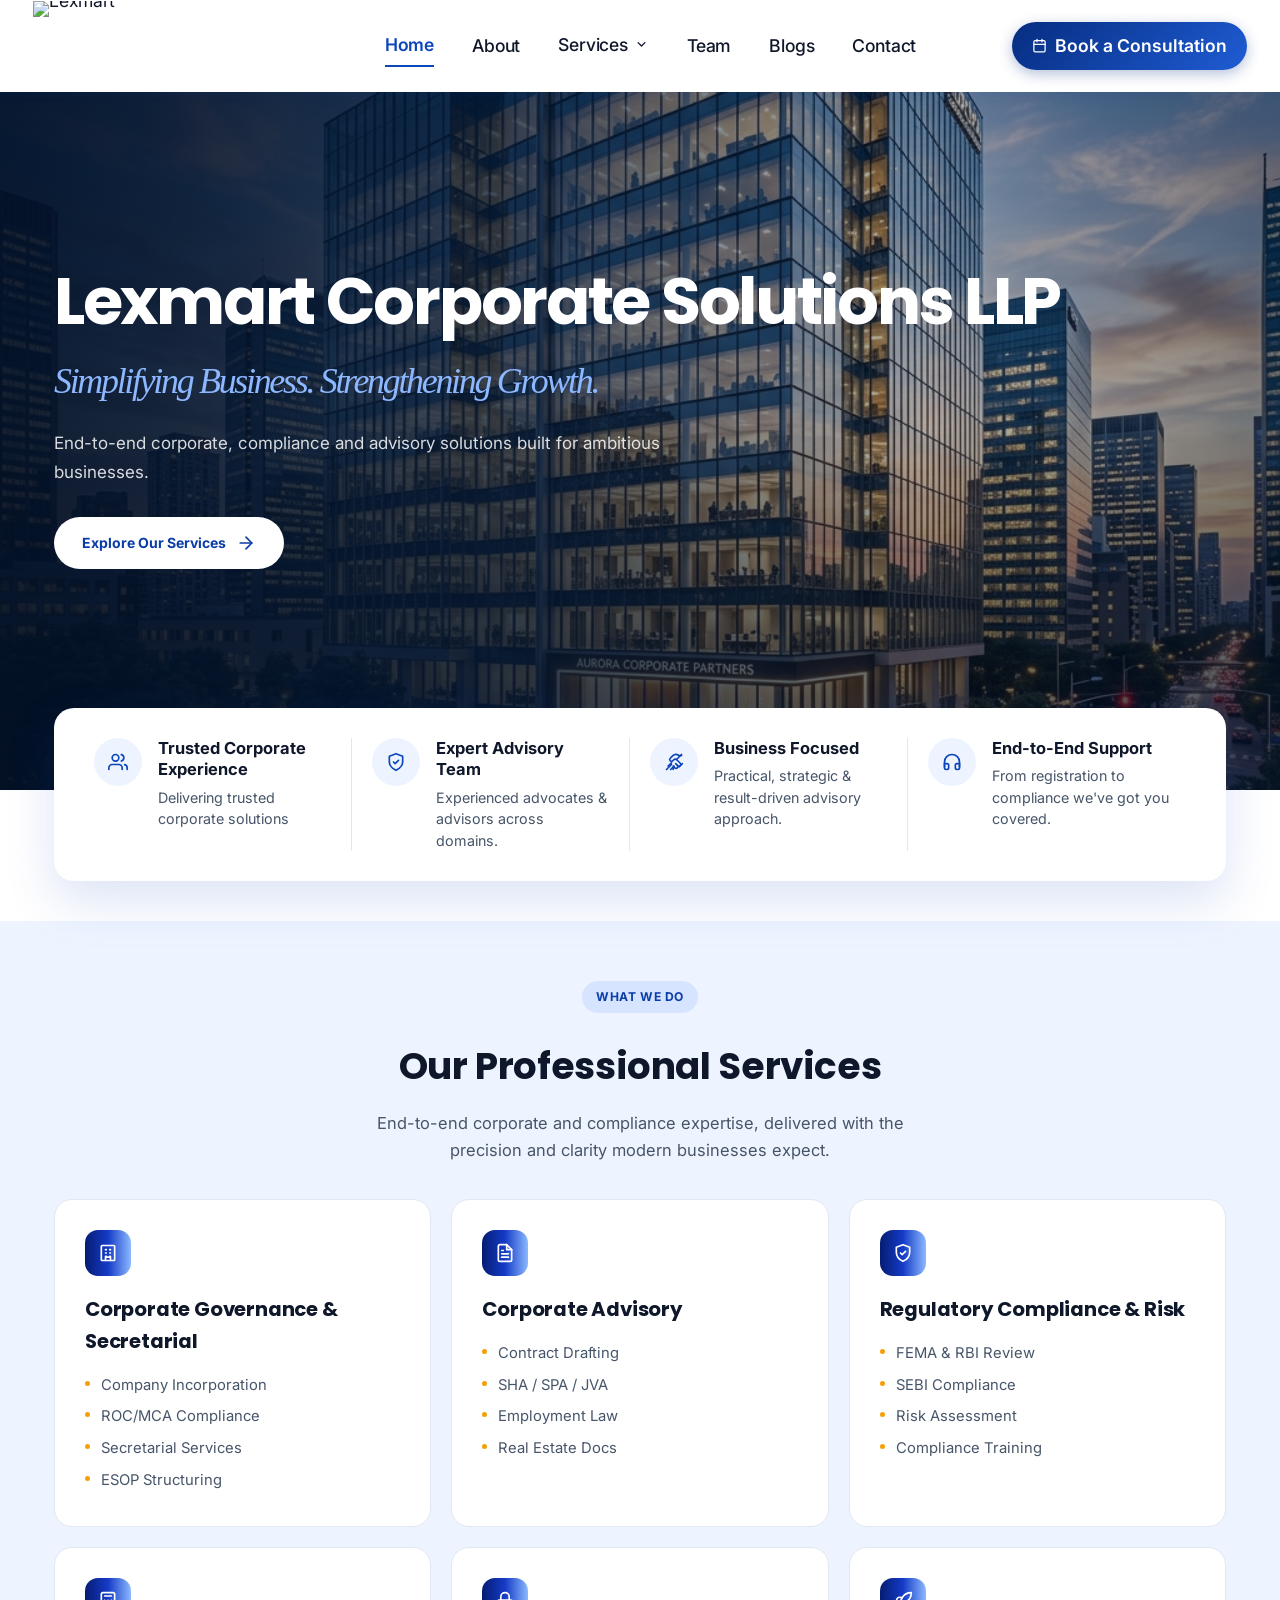
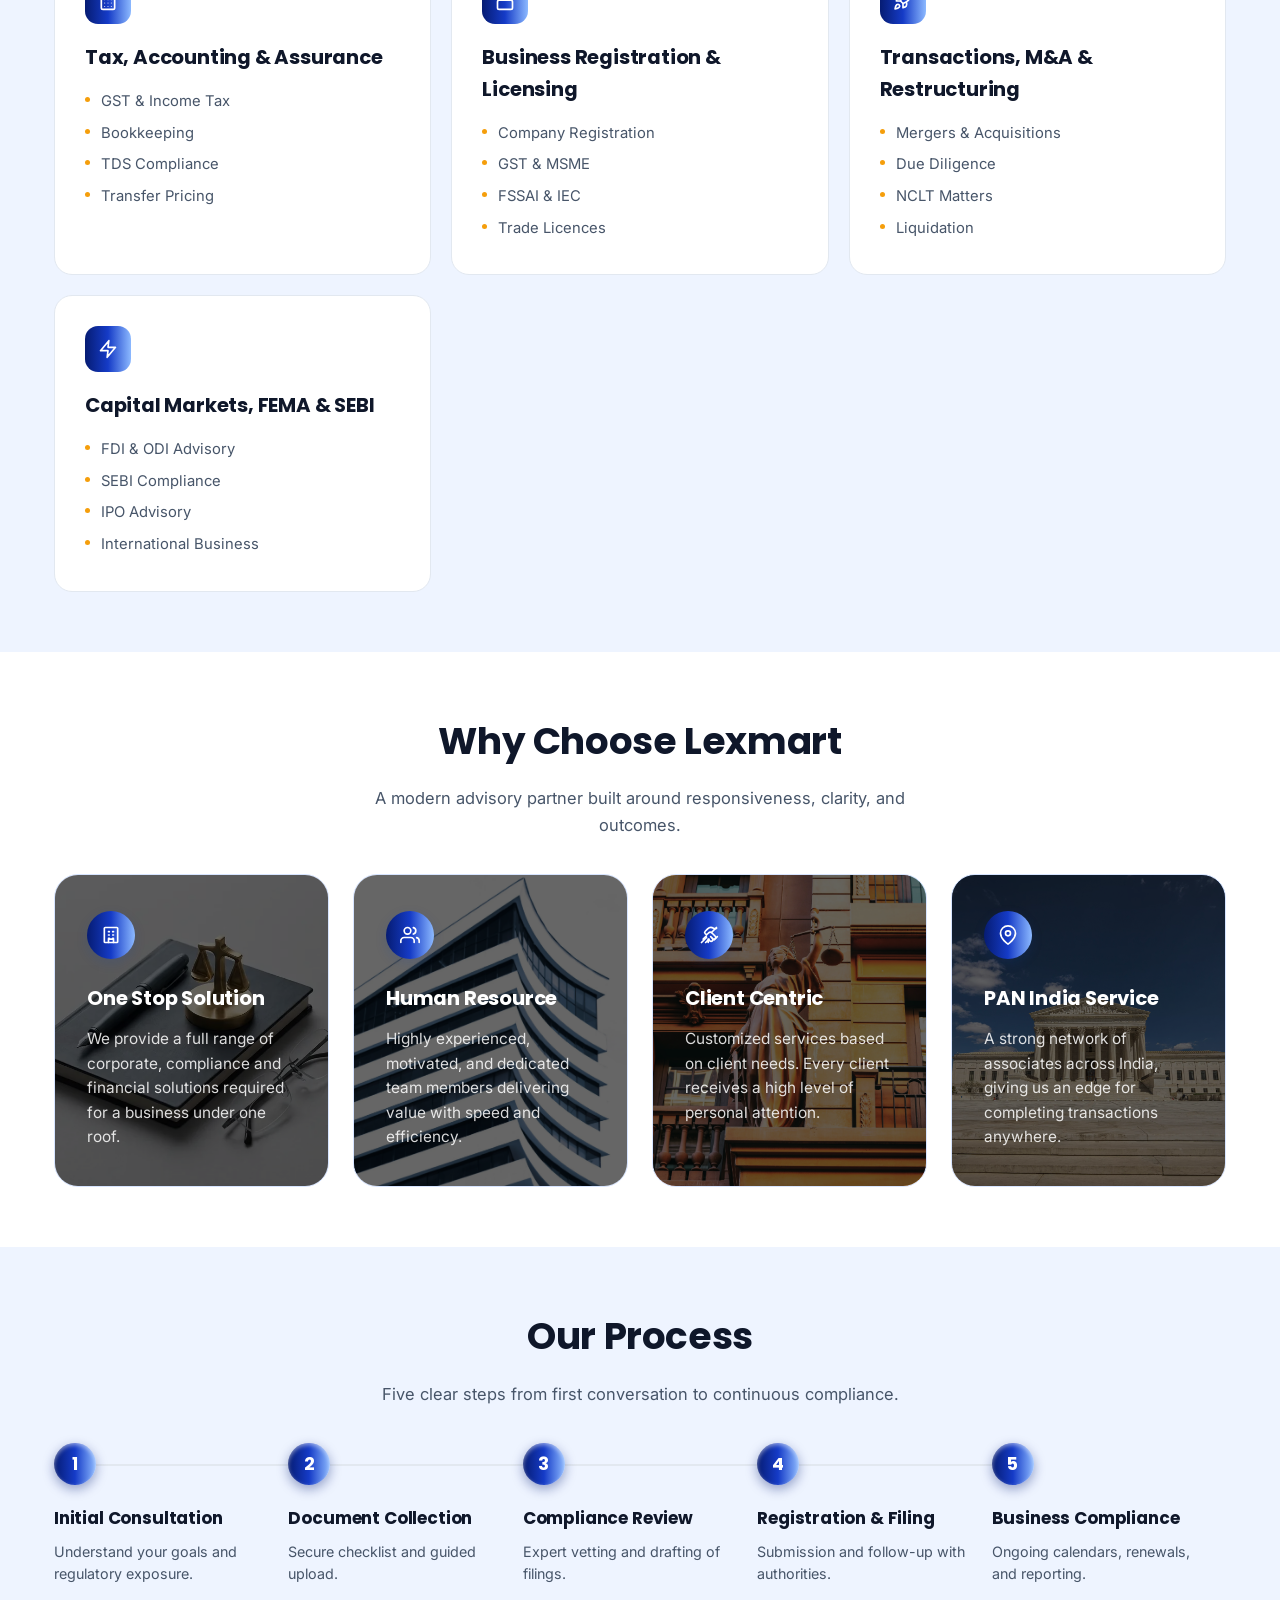
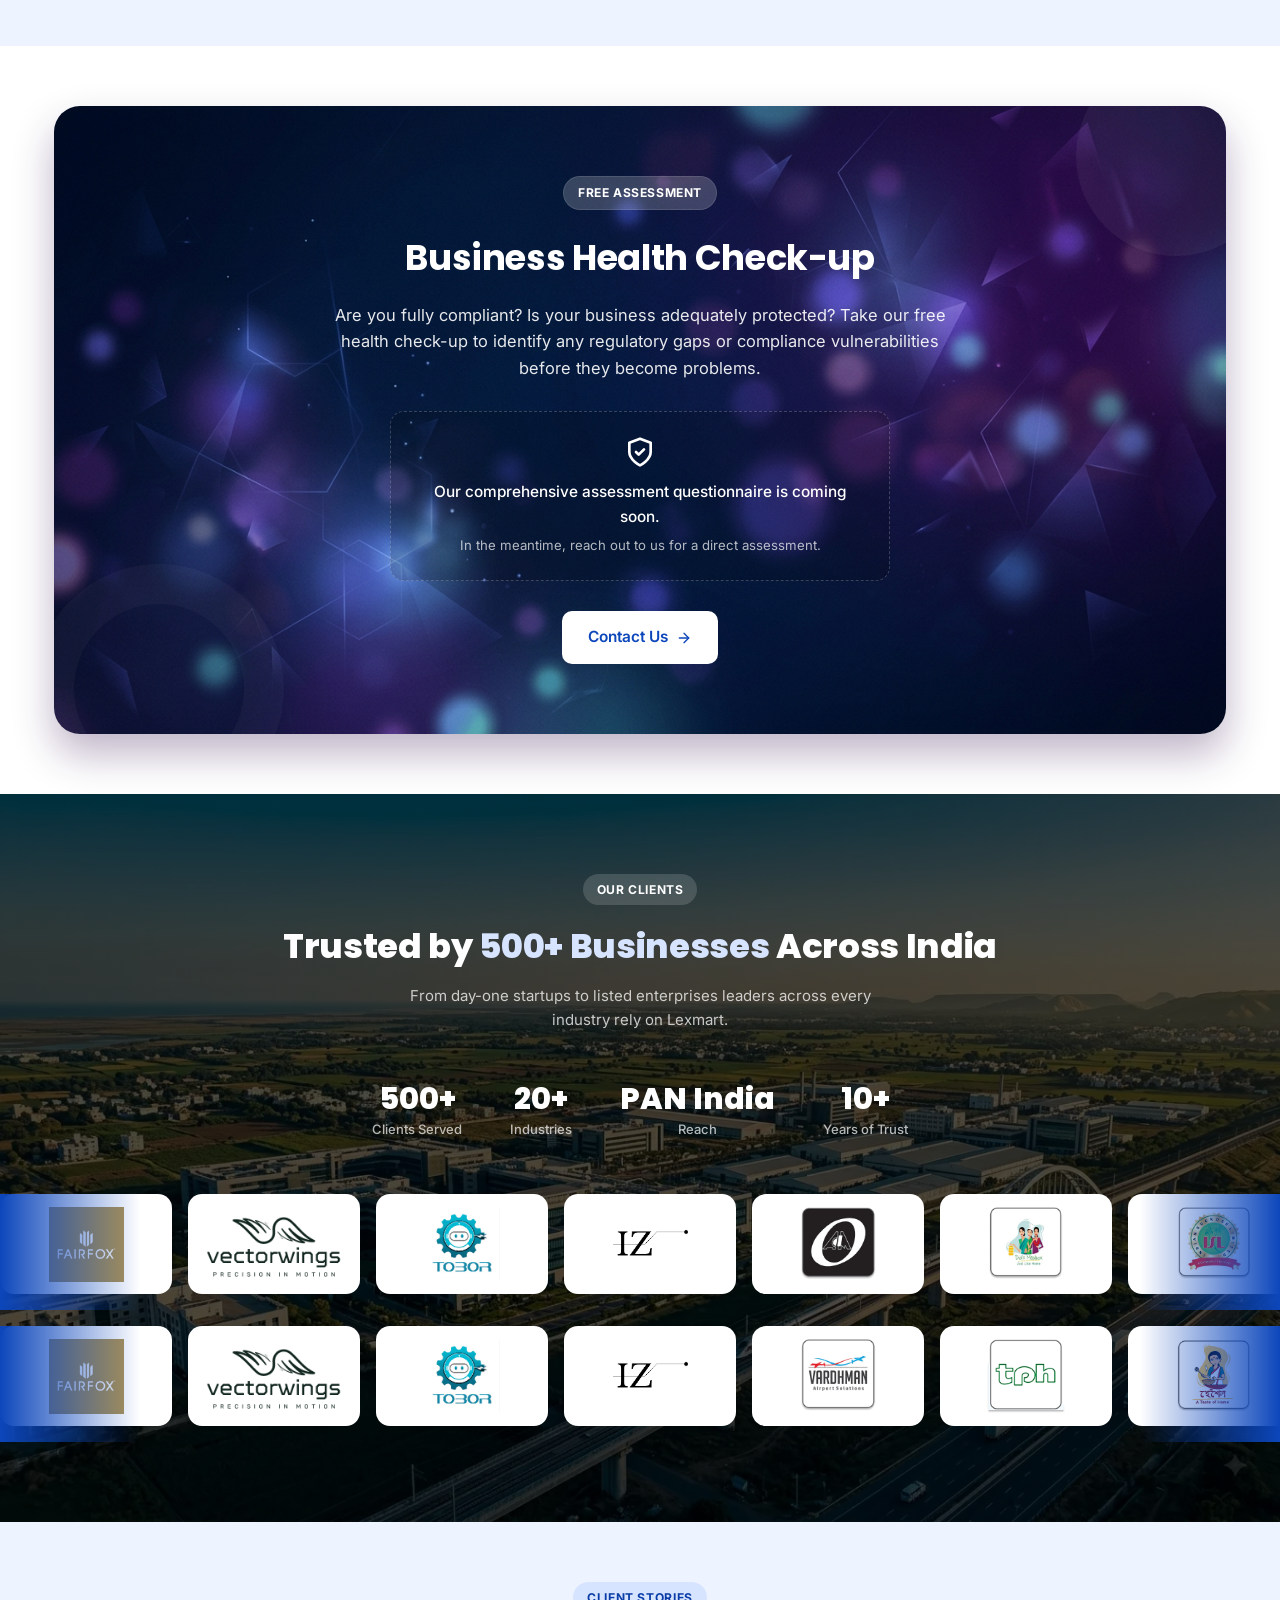
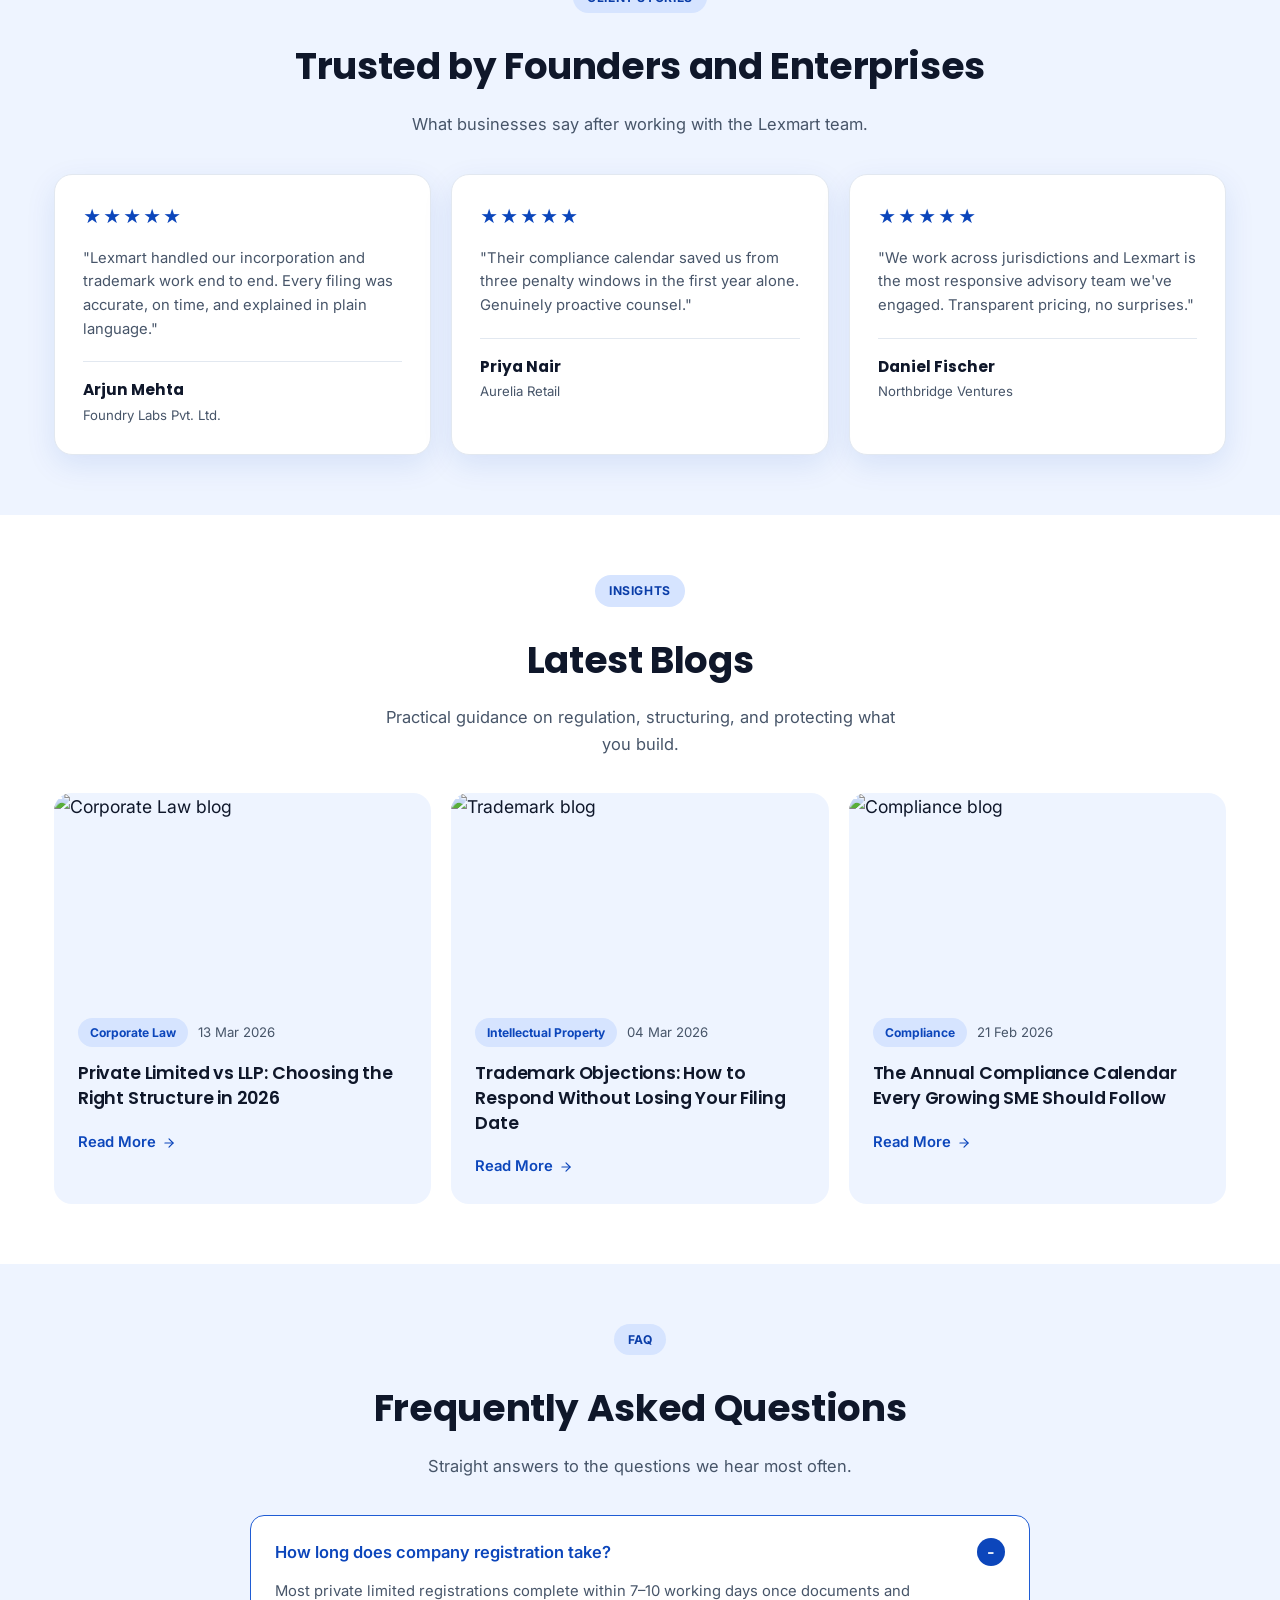
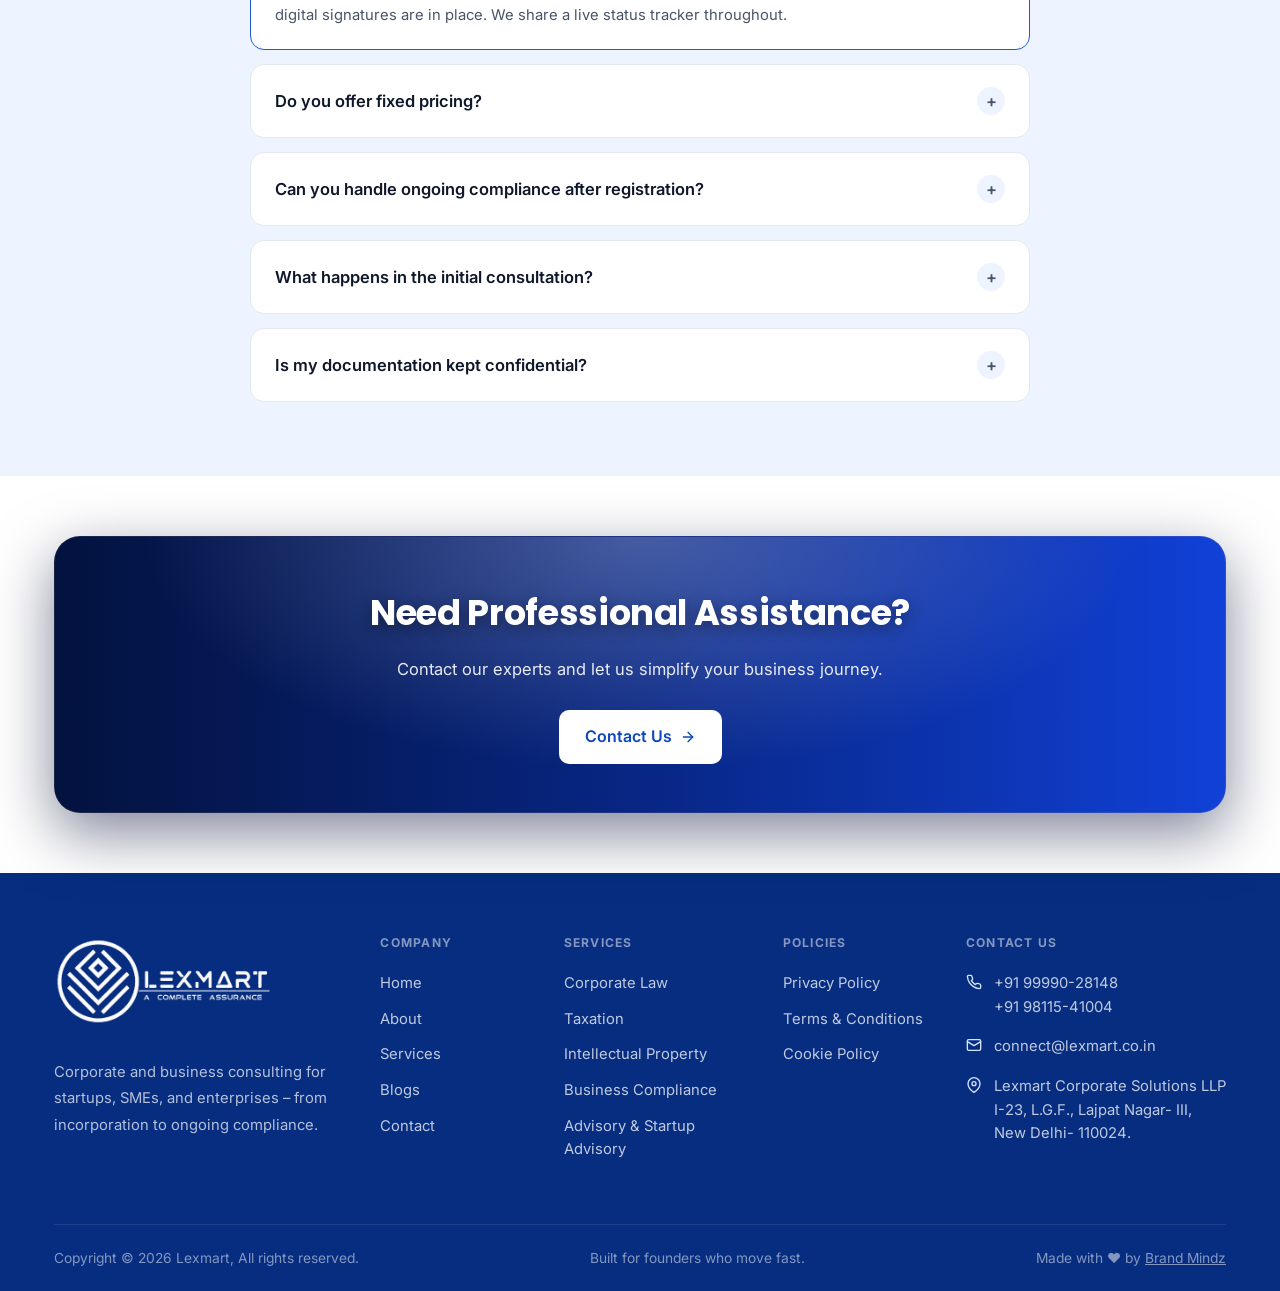
==== commit 6836a4a8: "safiq" ====
--- a/index.html
+++ b/index.html
@@ -11,7 +11,7 @@
   <link
     href="https://fonts.googleapis.com/css2?family=Poppins:wght@500;600;700;800&family=Inter:wght@400;500;600;700&display=swap"
     rel="stylesheet">
-  <link rel="stylesheet" href="style.css?v=20260904.5">
+  <link rel="stylesheet" href="style.css?v=20260907.2">
   <style>
     /* -- Moving Blue Gradient Animation -- */
     @keyframes moveGradient {
@@ -235,7 +235,7 @@
   </svg>
 
   <div id="site-header"></div>
-  <script src="header.js?v=20260904.2" defer></script>
+  <script src="header.js?v=20260907.2" defer></script>
 
   <section class="hero hero-slider" aria-roledescription="carousel" aria-label="Lexmart highlights">
     <article class="hero-slide is-active" data-slide="0" aria-hidden="false">
@@ -244,7 +244,7 @@
       </video>
       <div class="hero-slide-shade"></div>
       <div class="container hero-slide-content">
-        <h1 class="hero-company-heading"><span>Lexmart Corporate LLP</span><br><em class="hero-tagline">Simplifying Business. Strengthening Growth.</em></h1>
+        <h1 class="hero-company-heading"><span>Lexmart Corporate Solutions LLP</span><br><em class="hero-tagline">Simplifying Business. Strengthening Growth.</em></h1>
         <p>End-to-end corporate, compliance and advisory solutions built for ambitious businesses.</p>
         <a class="hero-slide-cta" href="service-corporate-law.html">Explore Our Services <svg class="icon"><use href="#i-arrow" /></svg></a>
       </div>
@@ -274,7 +274,7 @@
       </div>
     </article>
   </section>
-  <script src="hero-slider.js?v=20260904.2" defer></script>
+  <script src="hero-slider.js?v=20260907.2" defer></script>
 
   <div class="container stats-strip">
     <div class="stats-row-new">
--- a/style.css
+++ b/style.css
@@ -208,6 +208,9 @@
 .logo img {
   height: 90px !important;
   width: auto !important;
+  max-width: 280px;
+  object-fit: contain;
+  object-position: left center;
   display: block;
   margin: 0;
   padding: 0;
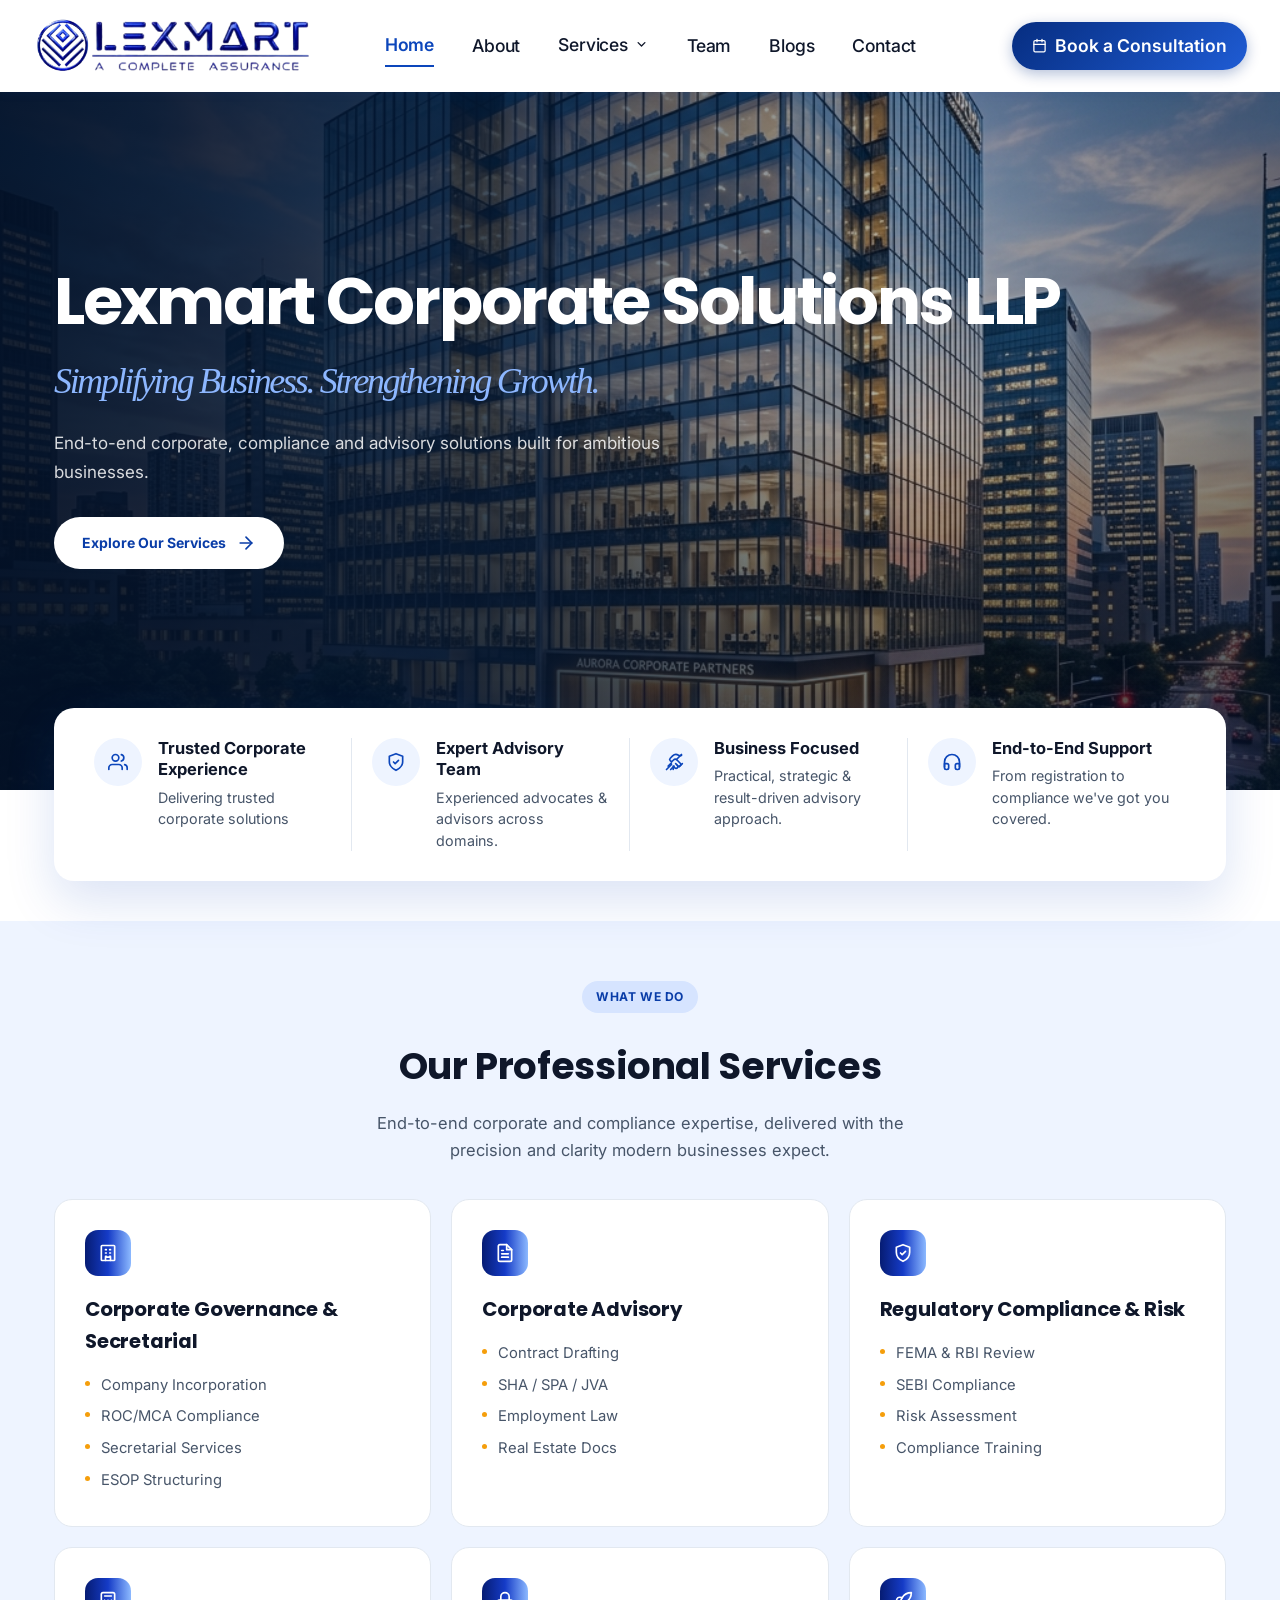
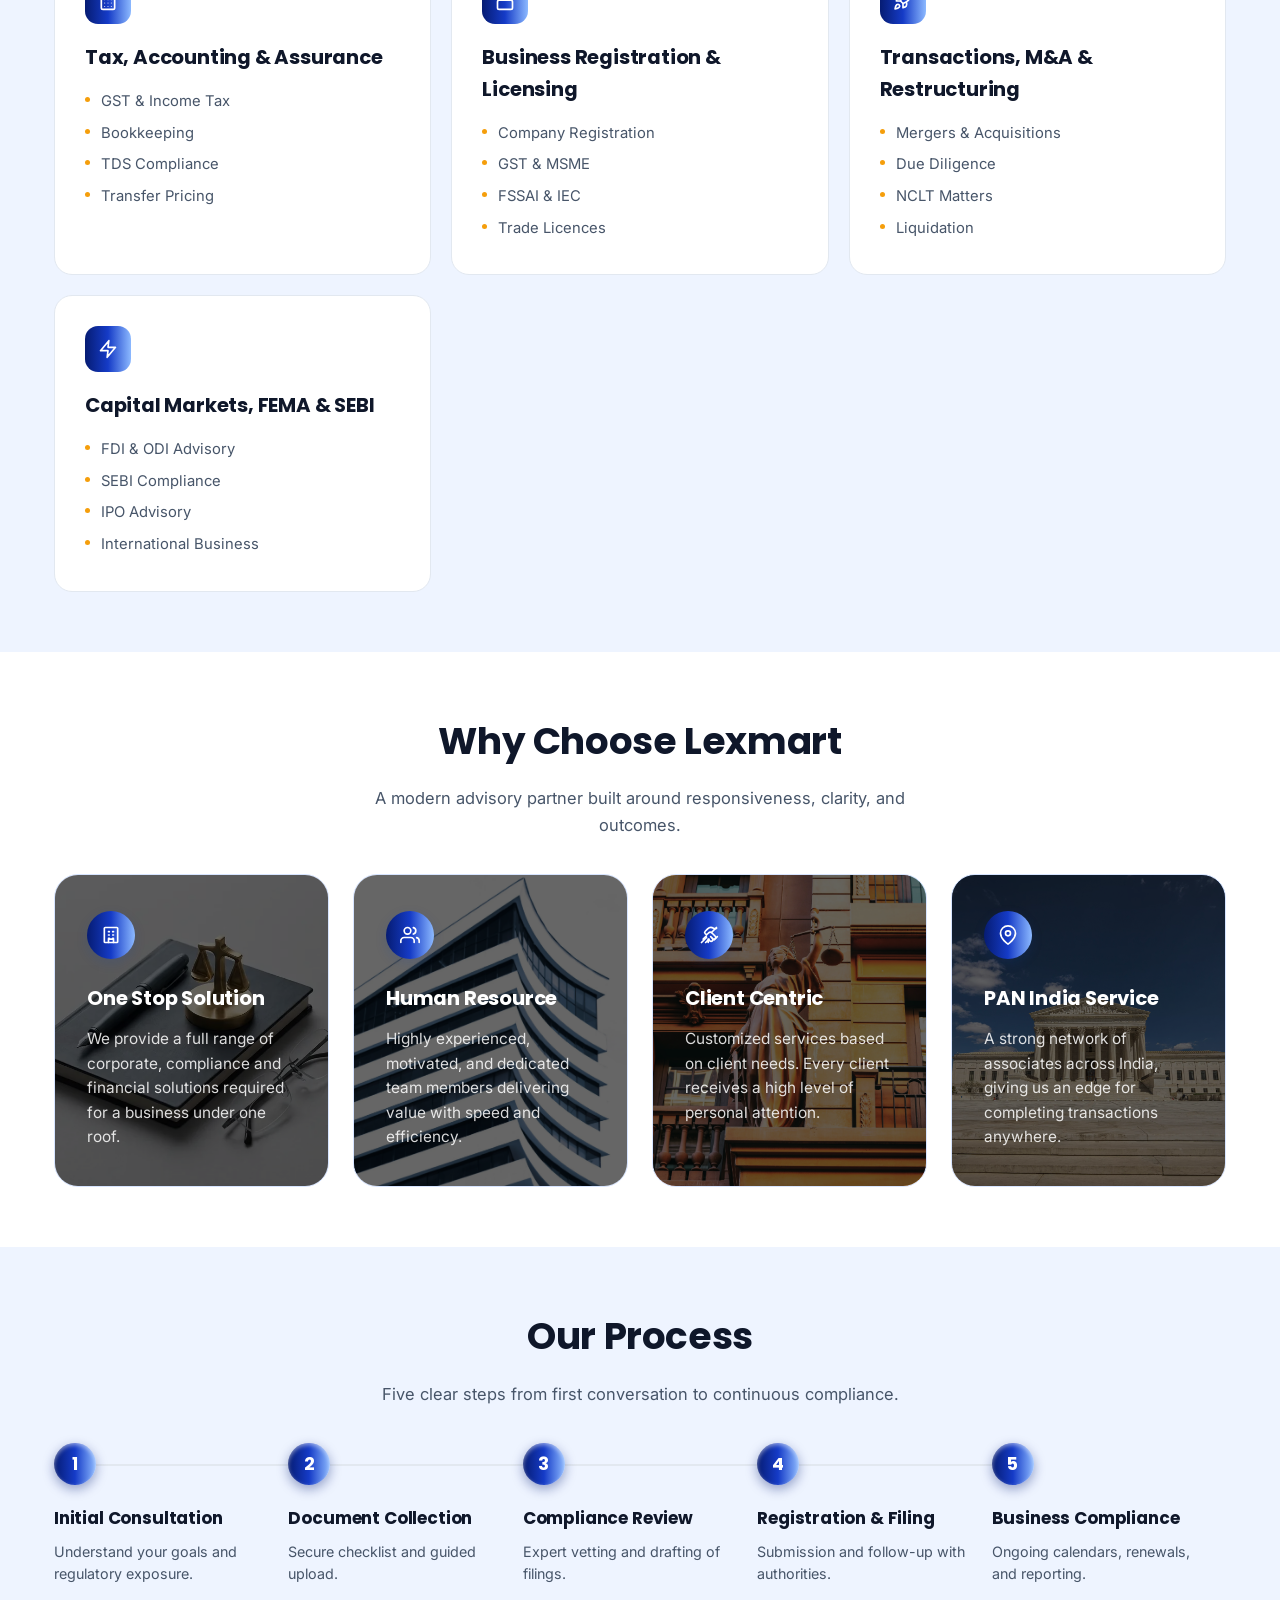
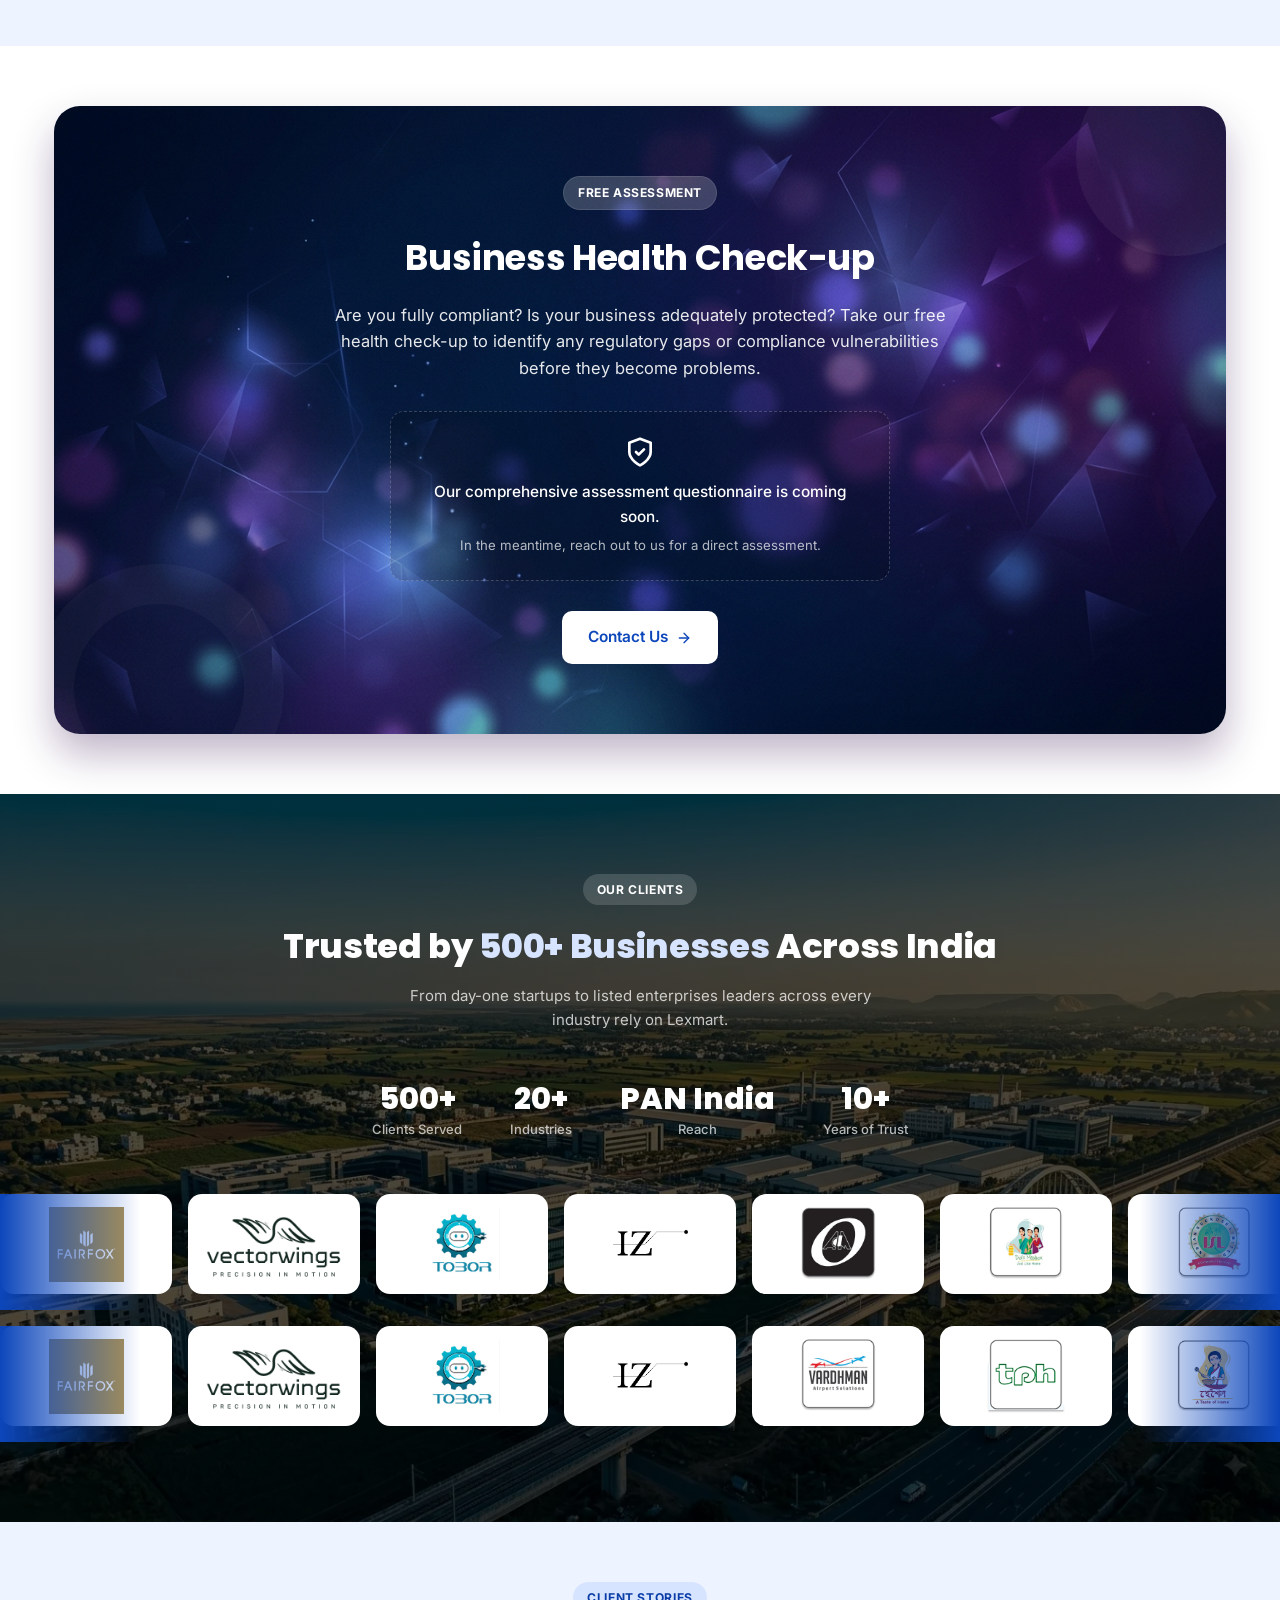
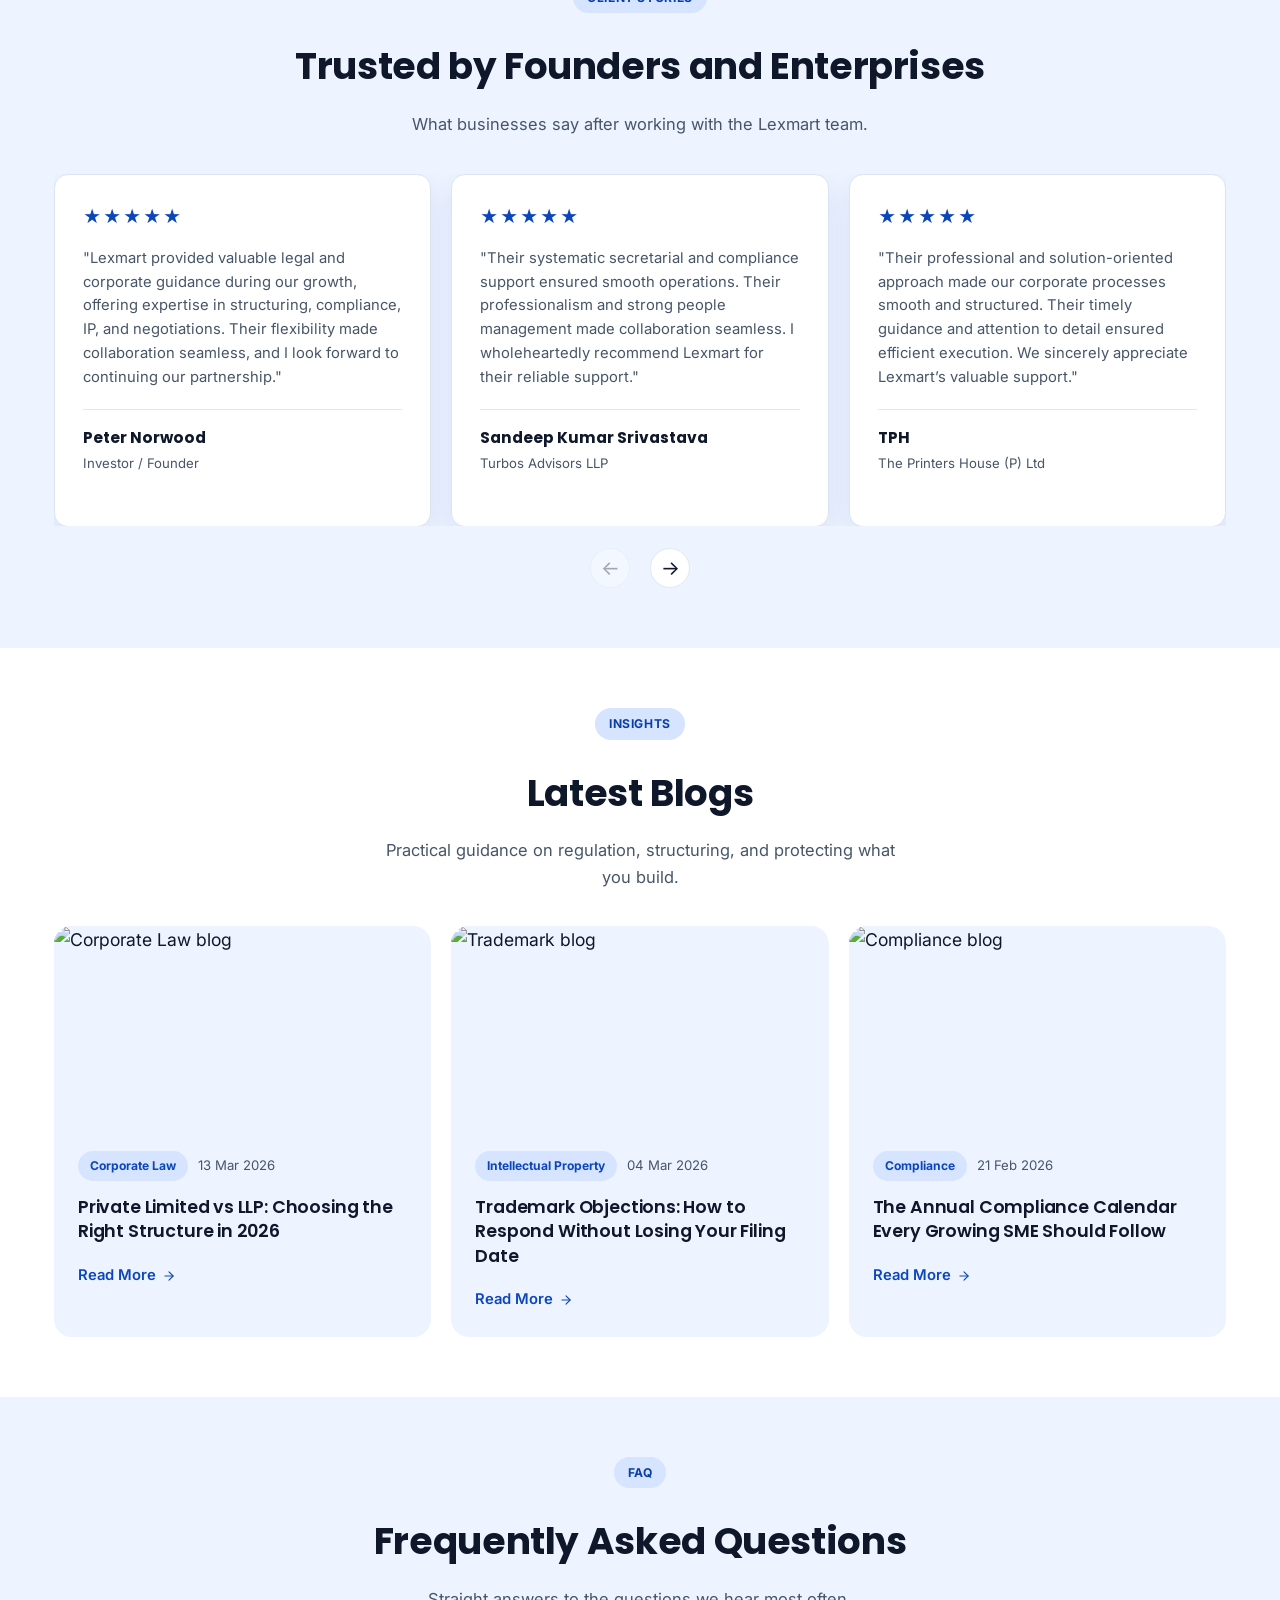
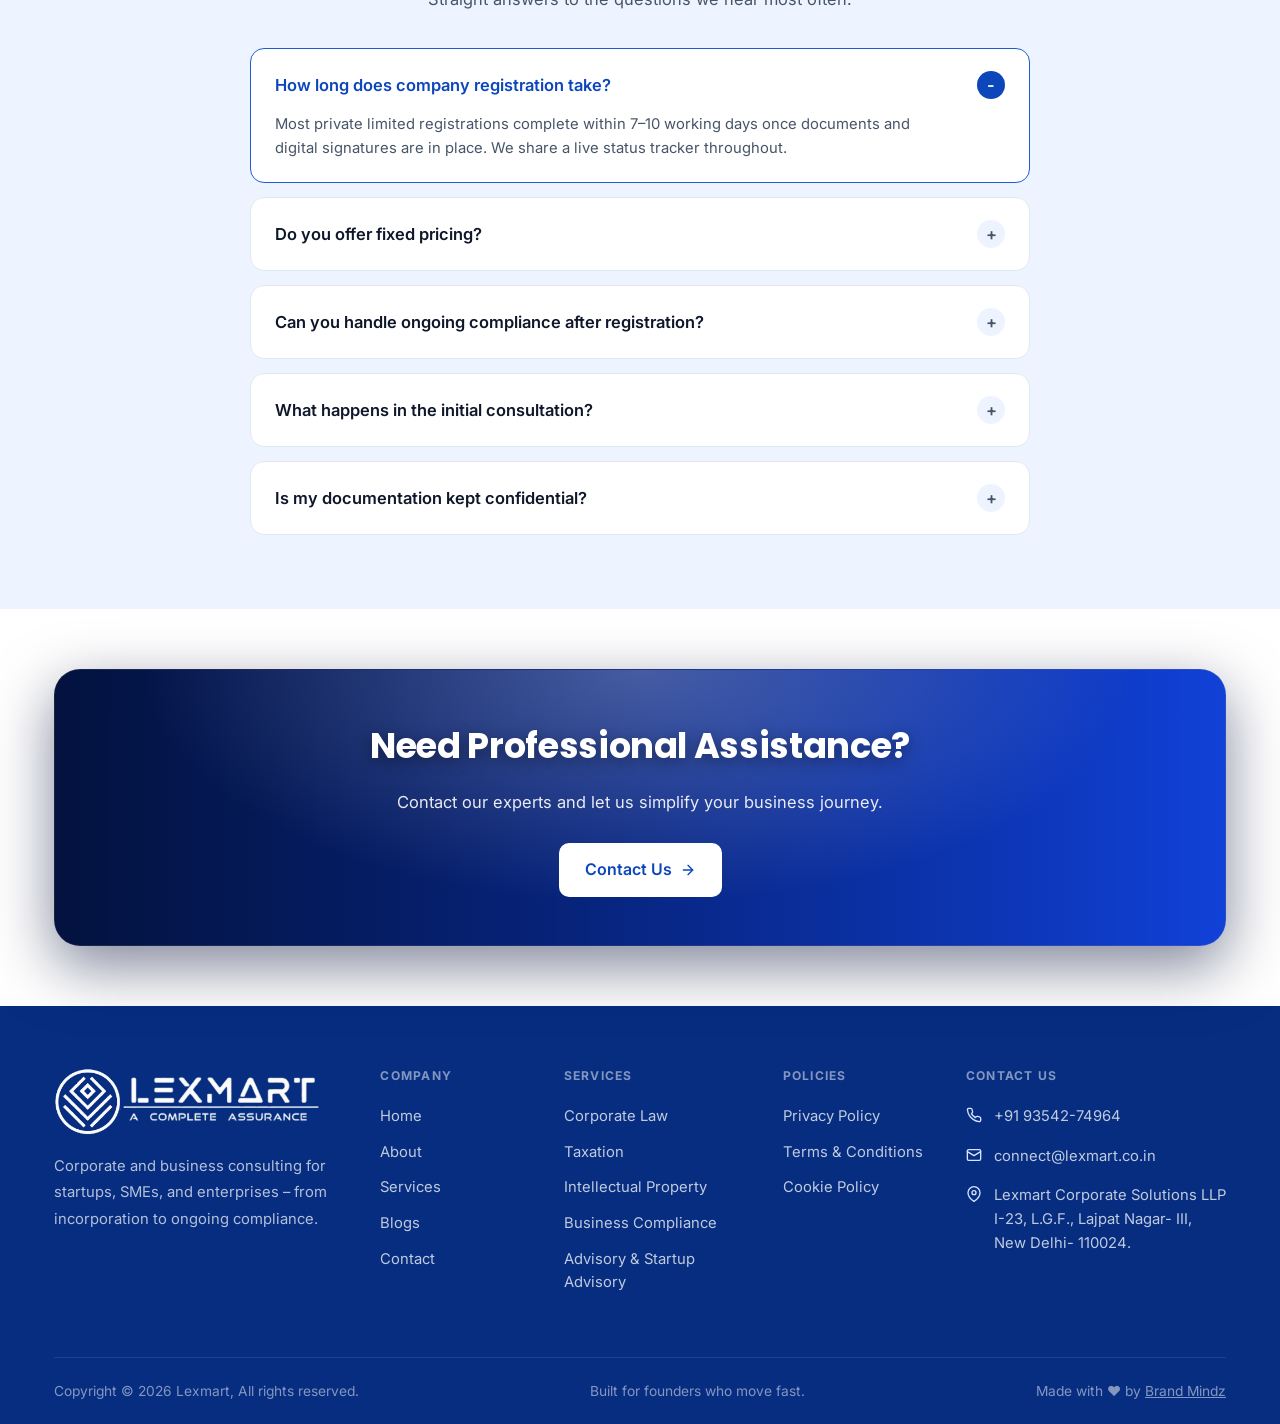
==== commit 9cf40af8: "changes" ====
--- a/index.html
+++ b/index.html
@@ -11,7 +11,7 @@
   <link
     href="https://fonts.googleapis.com/css2?family=Poppins:wght@500;600;700;800&family=Inter:wght@400;500;600;700&display=swap"
     rel="stylesheet">
-  <link rel="stylesheet" href="style.css?v=20260907.2">
+  <link rel="stylesheet" href="style.css?v=20260911.3">
   <style>
     /* -- Moving Blue Gradient Animation -- */
     @keyframes moveGradient {
@@ -240,7 +240,7 @@
   <section class="hero hero-slider" aria-roledescription="carousel" aria-label="Lexmart highlights">
     <article class="hero-slide is-active" data-slide="0" aria-hidden="false">
       <video muted playsinline preload="metadata" poster="images/building_hero_banner.jpg">
-        <source src="images/v4.mp4" type="video/mp4">
+        <source src="images/v5.mp4" type="video/mp4">
       </video>
       <div class="hero-slide-shade"></div>
       <div class="container hero-slide-content">
@@ -252,7 +252,7 @@
 
     <article class="hero-slide" data-slide="1" aria-hidden="true">
       <video muted playsinline preload="metadata" poster="images/building_hero_banner.jpg">
-        <source src="images/v5.mp4" type="video/mp4">
+        <source src="images/v3.mp4" type="video/mp4">
       </video>
       <div class="hero-slide-shade"></div>
       <div class="container hero-slide-content">
@@ -264,7 +264,7 @@
 
     <article class="hero-slide" data-slide="2" aria-hidden="true">
       <video muted playsinline preload="metadata" poster="images/building_hero_banner.jpg">
-        <source src="images/v3.mp4" type="video/mp4">
+        <source src="images/v4.mp4" type="video/mp4">
       </video>
       <div class="hero-slide-shade"></div>
       <div class="container hero-slide-content">
@@ -677,11 +677,12 @@
             </p>
           </div>
 
-          <a href="contact.html" class="btn btn-white" style="font-size: 15.4px; display: inline-flex;">
-            Contact Us <svg class="icon" style="width:16px;height:16px;">
-              <use href="#i-arrow" />
-            </svg>
-          </a>
+         <a href="https://wa.me/919354274964?text=Hello%20Lexmart%2C%20I%20am%20interested%20in%20the%20Free%20Business%20Health%20Check-up.%20I%20would%20like%20to%20assess%20my%20business%20for%20regulatory%20gaps%2C%20compliance%20requirements%2C%20and%20potential%20risks.%20Please%20let%20me%20know%20how%20I%20can%20proceed." class="btn btn-white" style="font-size: 15.4px; display: inline-flex;" target="_blank" rel="noopener noreferrer">
+  Contact Us
+  <svg class="icon" style="width:16px;height:16px;">
+    <use href="#i-arrow" />
+  </svg>
+</a>
         </div>
       </div>
     </div>
@@ -1218,34 +1219,51 @@
       <div class="center"><span class="eyebrow">CLIENT STORIES</span></div>
       <h2 class="section-title">Trusted by Founders and Enterprises</h2>
       <p class="section-sub">What businesses say after working with the Lexmart team.</p>
-      <div class="testi-grid">
+      <div class="testi-grid" aria-label="Client testimonials" aria-live="polite">
+        <div class="testi-track">
         <div class="testi-card">
           <span class="stars">&#9733;&#9733;&#9733;&#9733;&#9733;</span>
-          <p>"Lexmart handled our incorporation and trademark work end to end. Every filing was accurate, on time, and
-            explained in plain language."</p>
+          <p>"Lexmart provided valuable legal and corporate guidance during our growth, offering expertise in structuring, compliance, IP, and negotiations. Their flexibility made collaboration seamless, and I look forward to continuing our partnership."</p>
           <div class="testi-divider">
-            <div class="testi-name">Arjun Mehta</div>
-            <div class="testi-role">Foundry Labs Pvt. Ltd.</div>
+            <div class="testi-name">Peter Norwood</div>
+            <div class="testi-role">Investor / Founder</div>
           </div>
         </div>
         <div class="testi-card">
           <span class="stars">&#9733;&#9733;&#9733;&#9733;&#9733;</span>
-          <p>"Their compliance calendar saved us from three penalty windows in the first year alone. Genuinely proactive
-            counsel."</p>
+          <p>"Their systematic secretarial and compliance support ensured smooth operations.
+Their professionalism and strong people management made collaboration seamless.
+I wholeheartedly recommend Lexmart for their reliable support."</p>
           <div class="testi-divider">
-            <div class="testi-name">Priya Nair</div>
-            <div class="testi-role">Aurelia Retail</div>
+            <div class="testi-name">Sandeep Kumar Srivastava</div>
+            <div class="testi-role">Turbos Advisors LLP</div>
           </div>
         </div>
         <div class="testi-card">
           <span class="stars">&#9733;&#9733;&#9733;&#9733;&#9733;</span>
-          <p>"We work across jurisdictions and Lexmart is the most responsive advisory team we've engaged. Transparent
-            pricing, no surprises."</p>
+          <p>"Their professional and solution-oriented approach made our corporate processes smooth and structured.
+Their timely guidance and attention to detail ensured efficient execution.
+We sincerely appreciate Lexmart’s valuable support."</p>
           <div class="testi-divider">
-            <div class="testi-name">Daniel Fischer</div>
-            <div class="testi-role">Northbridge Ventures</div>
-          </div>
-        </div>
+            <div class="testi-name">TPH</div>
+            <div class="testi-role">The Printers House (P) Ltd</div>
+          </div>
+        </div>
+        <div class="testi-card">
+          <span class="stars">&#9733;&#9733;&#9733;&#9733;&#9733;</span>
+          <p>"Their expertise and timely guidance have ensured strong corporate compliance and smooth execution.
+We truly appreciate their proactive approach, professionalism, and attention to detail.
+We value our association with Lexmart and look forward to a long-term partnership."</p>
+          <div class="testi-divider">
+            <div class="testi-name">John Livingstone</div>
+            <div class="testi-role">Founder & CEO, Johnnette Technologies Pvt. Ltd.</div>
+          </div>
+        </div>
+        </div>
+      </div>
+      <div class="testi-controls" aria-label="Testimonial controls">
+        <button class="testi-control testi-prev" type="button" aria-label="Previous testimonials">&#8592;</button>
+        <button class="testi-control testi-next" type="button" aria-label="Next testimonials">&#8594;</button>
       </div>
     </div>
   </section>
@@ -1356,7 +1374,7 @@
         <!-- Brand -->
         <div>
           <a href="index.html" class="footer-logo" style="text-decoration: none;">
-            <img src="images/white_logo.png" alt="Lexmart Logo"
+            <img src="images/white_logo_footer.png" alt="Lexmart Logo"
               style="height:140px; width:auto; object-fit:contain; border-radius:8px;">
           </a>
           <p>Corporate and business consulting for startups, SMEs, and enterprises &ndash; from incorporation to ongoing
@@ -1413,8 +1431,7 @@
           <ul class="contact-list">
             <li><svg class="icon">
                 <use href="#i-phone" />
-              </svg><span><a href="tel:+919999028148">+91 99990-28148</a><br><a href="tel:+919811541004">+91
-                  98115-41004</a></span></li>
+              </svg><span><a href="tel:+919354274964">+91 93542-74964</a></span></li>
             <li><svg class="icon">
                 <use href="#i-mail" />
               </svg><span><a href="mailto:connect@lexmart.co.in">connect@lexmart.co.in</a></span></li>
@@ -1553,6 +1570,46 @@
       }
 
       loadLatestBlogs();
+    }());
+
+    (function () {
+      'use strict';
+
+      const track = document.querySelector('.testi-track');
+      const cards = track ? Array.from(track.querySelectorAll('.testi-card')) : [];
+      const previousButton = document.querySelector('.testi-prev');
+      const nextButton = document.querySelector('.testi-next');
+      let currentIndex = 0;
+
+      if (!track || !previousButton || !nextButton || cards.length === 0) return;
+
+      function visibleCards() {
+        return window.matchMedia('(max-width: 767px)').matches ? 1 : 3;
+      }
+
+      function updateCarousel() {
+        const visibleCount = visibleCards();
+        const maxIndex = Math.max(0, cards.length - visibleCount);
+        currentIndex = Math.min(currentIndex, maxIndex);
+        const cardWidth = cards[0].getBoundingClientRect().width;
+        const gap = parseFloat(window.getComputedStyle(track).gap) || 0;
+        track.style.transform = `translateX(-${currentIndex * (cardWidth + gap)}px)`;
+        previousButton.disabled = currentIndex === 0;
+        nextButton.disabled = currentIndex === maxIndex;
+      }
+
+      previousButton.addEventListener('click', function () {
+        currentIndex -= 1;
+        updateCarousel();
+      });
+
+      nextButton.addEventListener('click', function () {
+        currentIndex += 1;
+        updateCarousel();
+      });
+
+      window.addEventListener('resize', updateCarousel);
+      updateCarousel();
     }());
 
     function switchTab(index) {
--- a/style.css
+++ b/style.css
@@ -882,17 +882,70 @@
 
 /* Testimonials */
 .testi-grid {
-  display: grid;
-  grid-template-columns: repeat(3, 1fr);
+  overflow: hidden;
+  width: 100%;
+}
+
+.testi-track {
+  display: flex;
   gap: 20px;
+  width: 100%;
+  transition: transform .45s ease;
+  will-change: transform;
 }
 
 .testi-card {
+  flex: 0 0 calc((100% - 40px) / 3);
+  min-width: 0;
+  min-height: 240px;
+  box-sizing: border-box;
   background: #ffffff;
-  border-radius: var(--radius);
+  border: 1px solid #dbe4f0;
+  border-radius: 14px;
   padding: 28px;
   box-shadow: 0 10px 30px rgba(12, 70, 187, 0.1);
+}
+
+.testi-controls {
+  display: flex;
+  justify-content: center;
+  gap: 20px;
+  margin-top: 22px;
+}
+
+.testi-control {
+  width: 40px;
+  height: 40px;
   border: 1px solid var(--border);
+  border-radius: 50%;
+  background: #ffffff;
+  color: var(--blue);
+  cursor: pointer;
+  font-size: 20px;
+  line-height: 1;
+}
+
+.testi-control:hover:not(:disabled),
+.testi-control:focus-visible:not(:disabled) {
+  background: var(--blue);
+  color: #ffffff;
+}
+
+.testi-control:disabled {
+  cursor: not-allowed;
+  opacity: .35;
+}
+
+@media (max-width: 480px) {
+  .testi-card {
+    flex-basis: 100%;
+  }
+}
+
+@media (prefers-reduced-motion: reduce) {
+  .testi-track {
+    transition: none;
+  }
 }
 
 .testi-card p {
@@ -1123,9 +1176,10 @@
 }
 
 .footer-logo img {
-  height: 220px !important;
-  width: auto !important;
-  margin: -55px 0;
+  height: auto !important;
+  width: 265px !important;
+  max-width: 100%;
+  margin: 0;
   object-fit: contain;
   display: block;
 }
@@ -2348,11 +2402,6 @@
     gap: 24px;
   }
 
-  .footer-logo img {
-    height: 120px !important;
-    margin: -30px 0;
-  }
-
   footer {
     padding: 40px 0 0;
   }
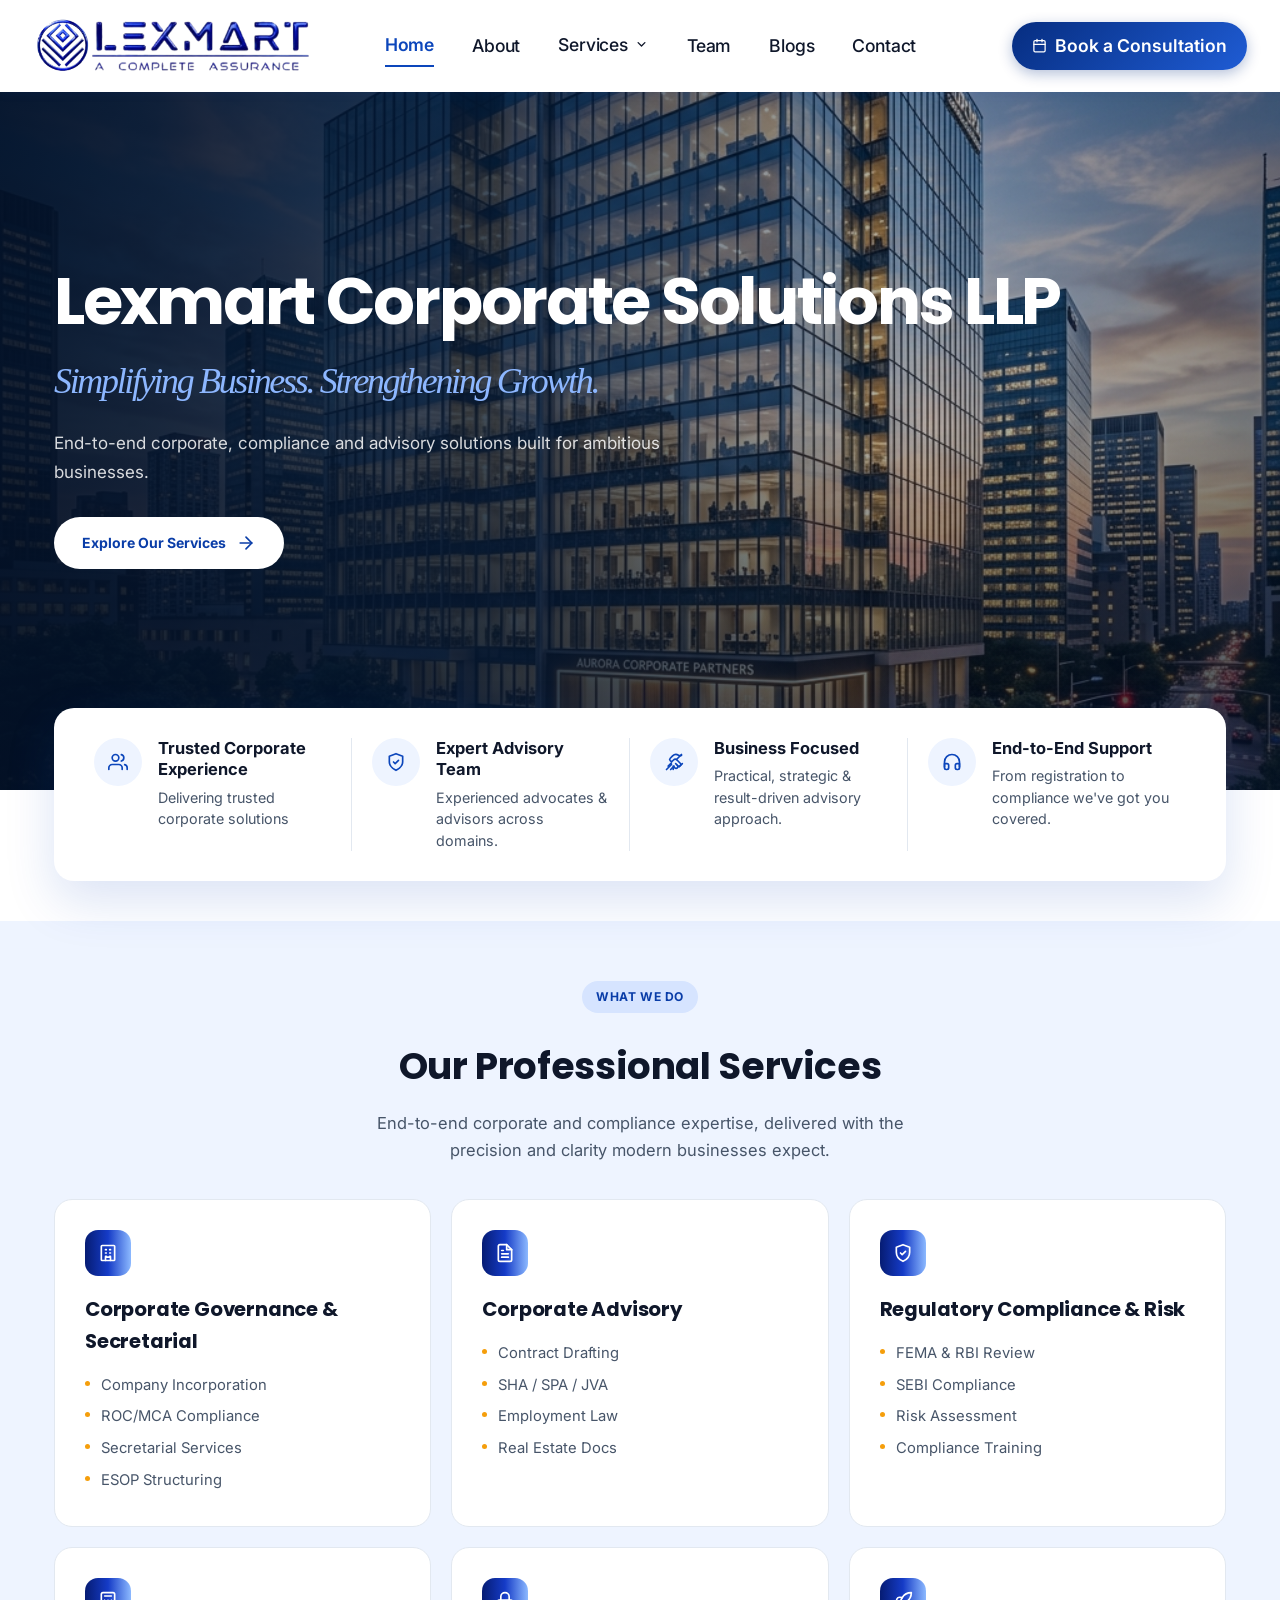
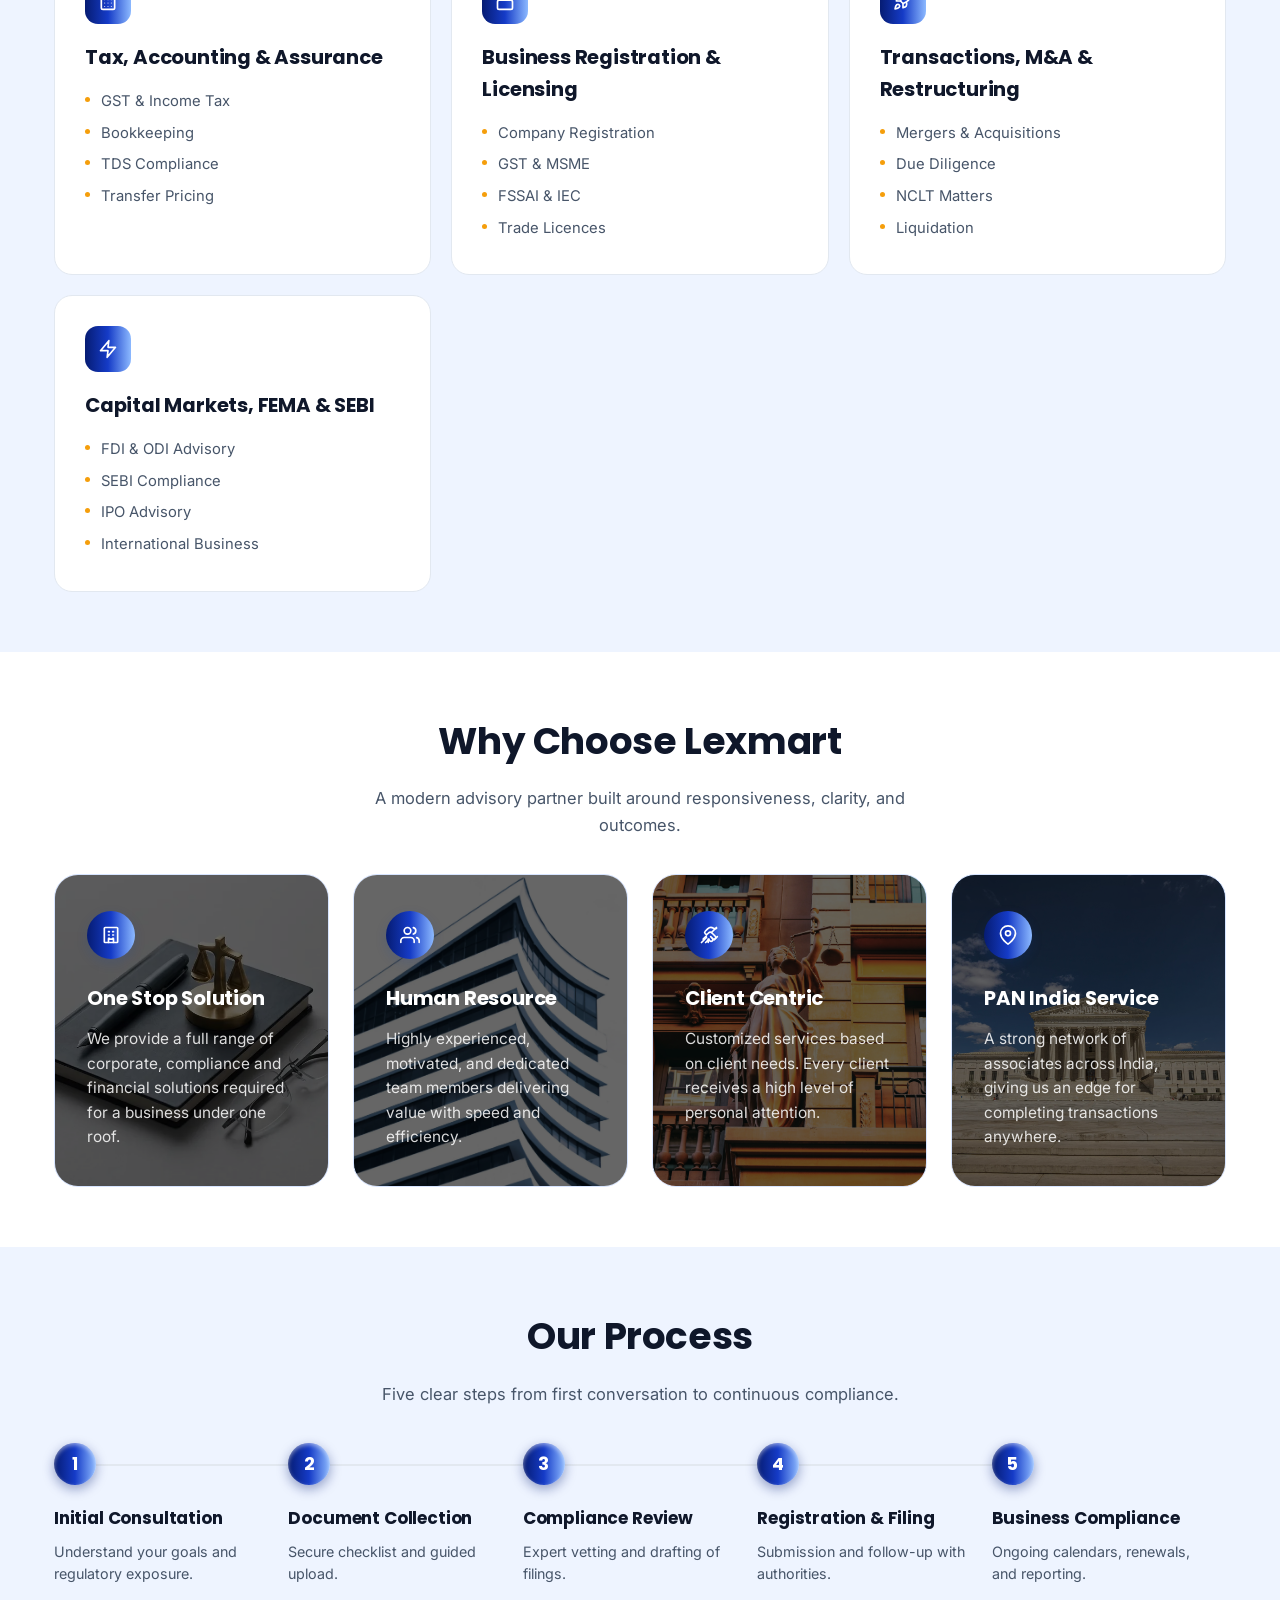
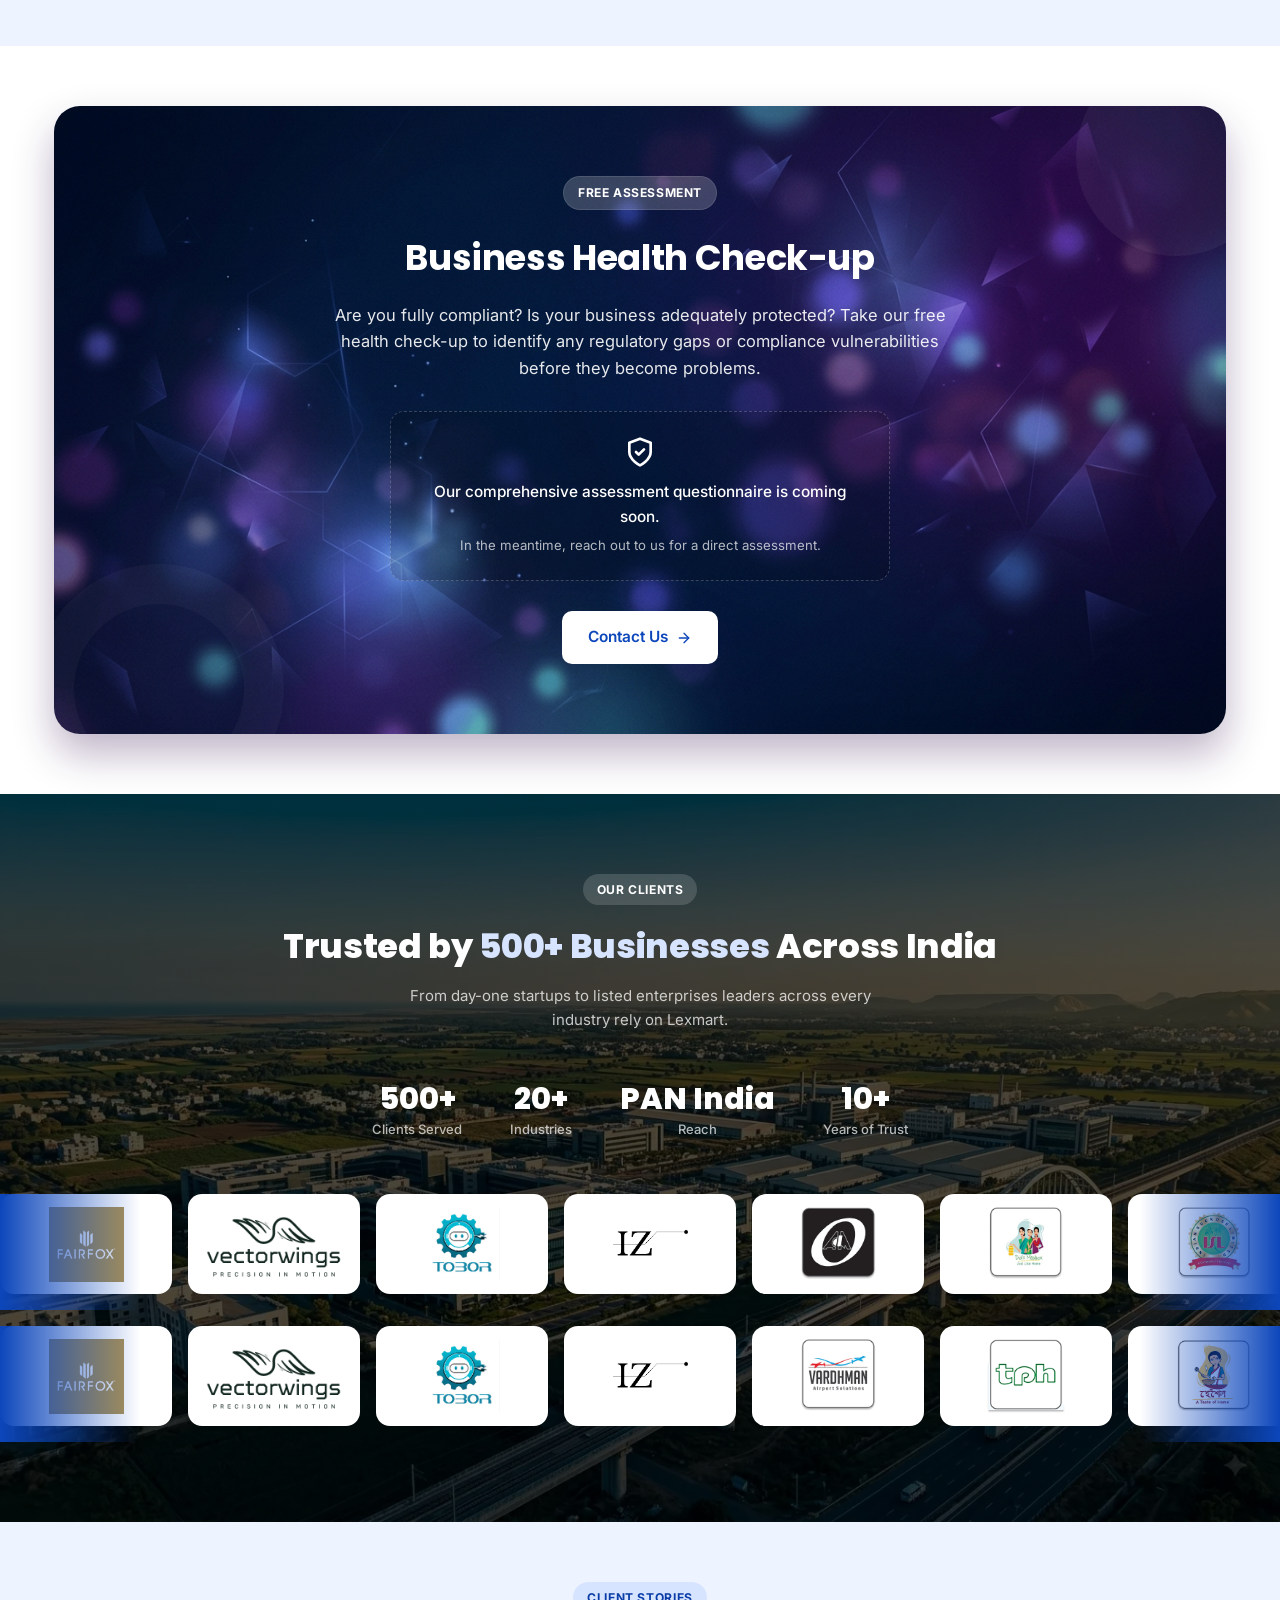
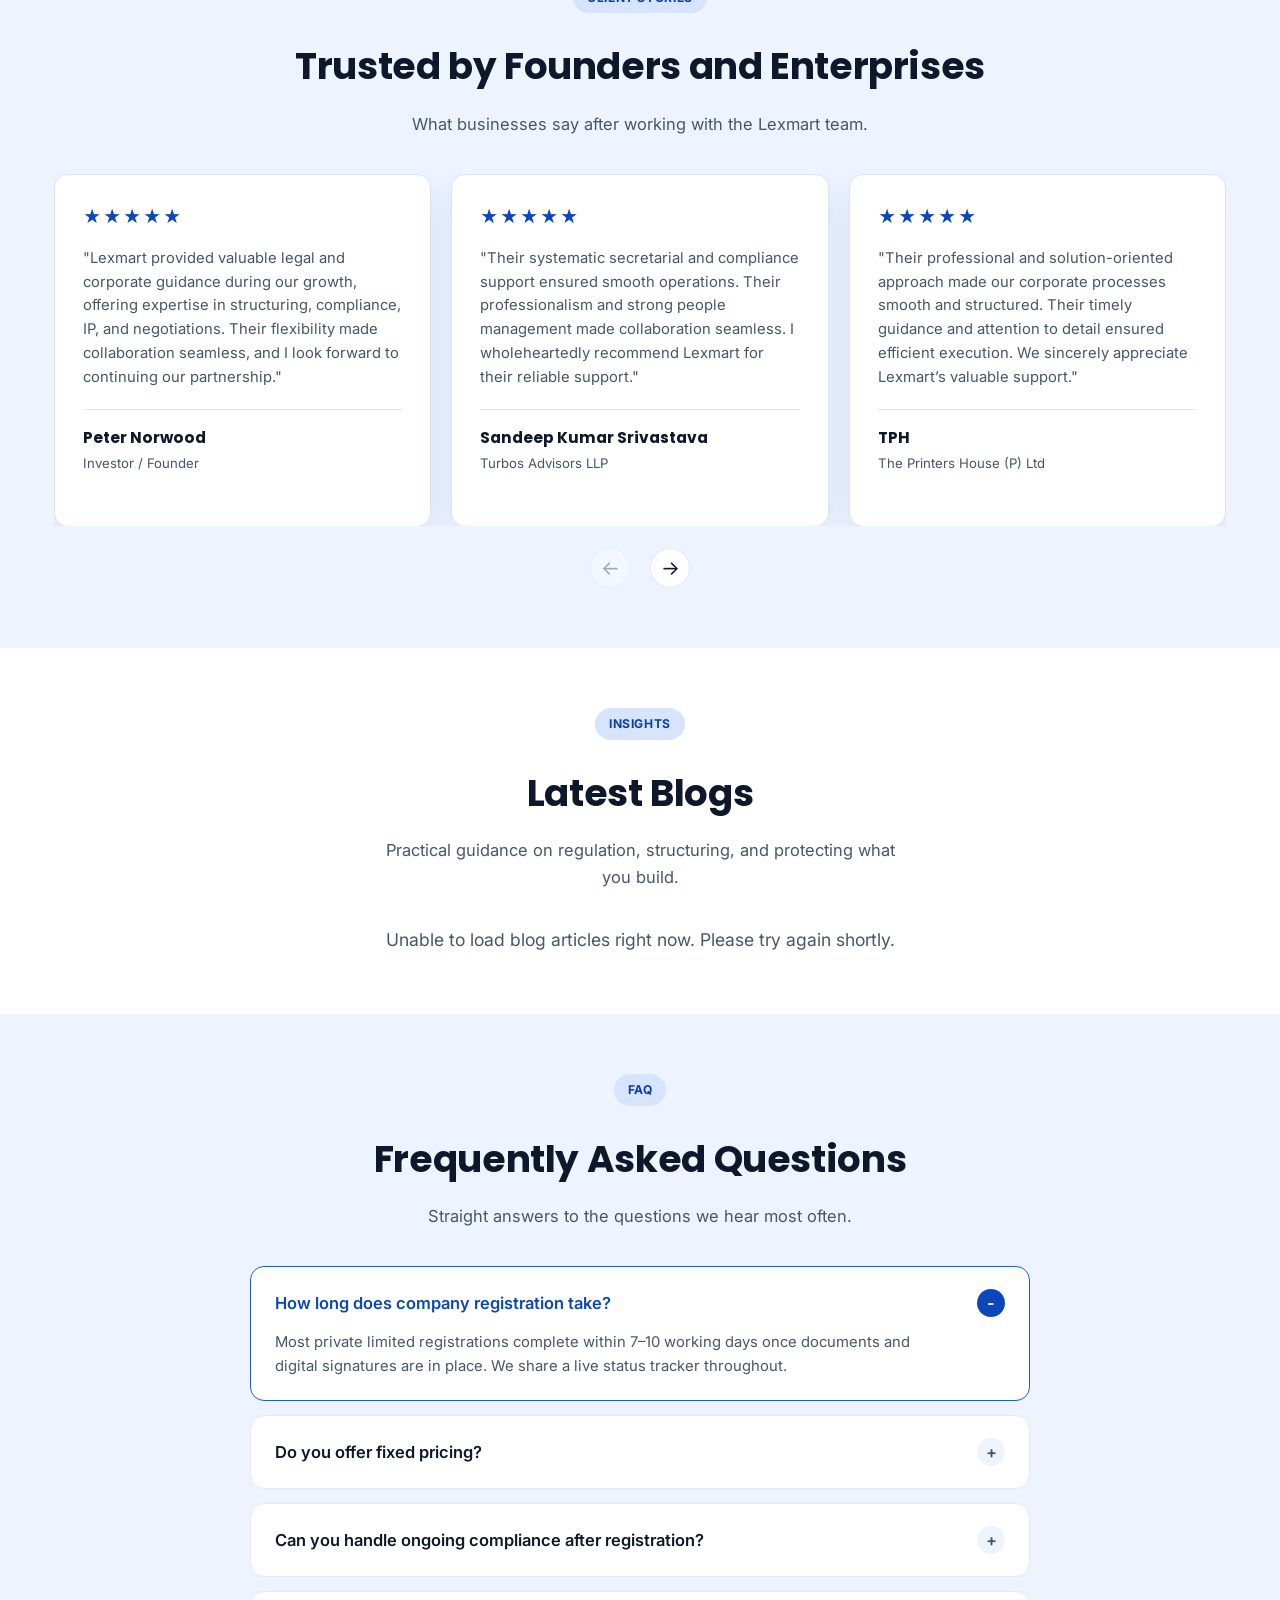
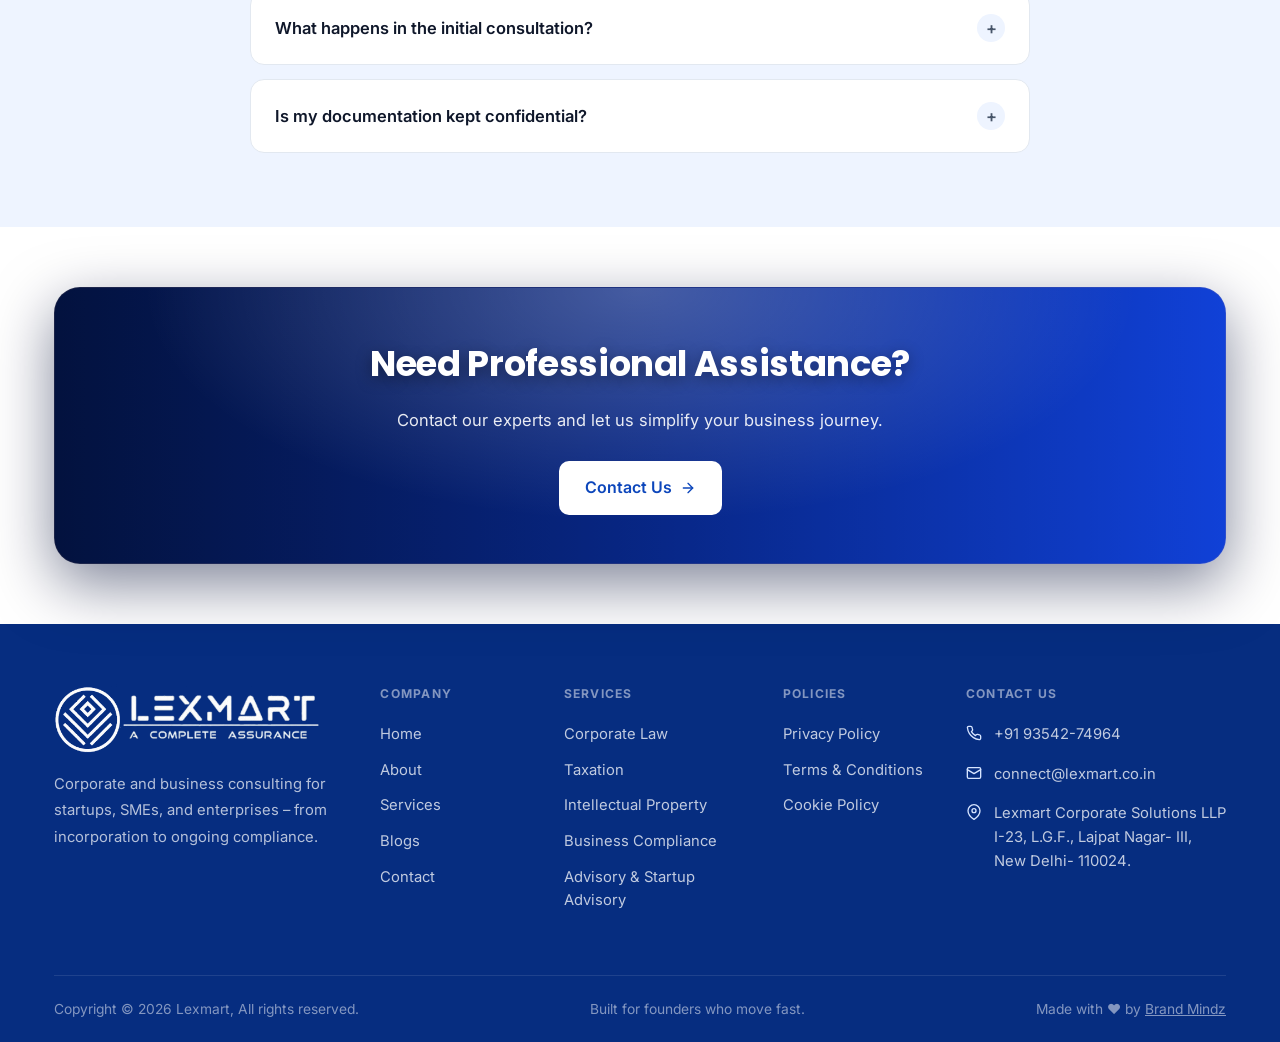
==== commit 08a4ceff: "changes" ====
--- a/index.html
+++ b/index.html
@@ -1273,7 +1273,7 @@
       <div class="center"><span class="eyebrow">INSIGHTS</span></div>
       <h2 class="section-title">Latest Blogs</h2>
       <p class="section-sub">Practical guidance on regulation, structuring, and protecting what you build.</p>
-      <div class="blogs-grid" id="homeBlogsGrid" aria-live="polite" aria-busy="true">
+      <div class="blogs-grid is-loading" id="homeBlogsGrid" aria-live="polite" aria-busy="true">
         <article class="blog-card">
           <div class="blog-thumb">
             <img src="https://images.unsplash.com/photo-1589829545856-d10d557cf95f?w=600&q=80" alt="Corporate Law blog">
@@ -1556,13 +1556,19 @@
             emptyMessage.textContent = 'No blog articles are available yet. Please check back soon.';
             emptyMessage.style.cssText = 'grid-column:1 / -1;text-align:center;color:var(--ink-soft);';
             blogsGrid.replaceChildren(emptyMessage);
+            blogsGrid.classList.remove('is-loading');
             return;
           }
 
           blogsGrid.replaceChildren(...latestBlogs.map(createBlogCard));
+          blogsGrid.classList.remove('is-loading');
         } catch (error) {
-          // Retain the static articles as a progressive-enhancement fallback.
           console.error('Unable to load the latest blogs:', error);
+          const errorMessage = document.createElement('p');
+          errorMessage.textContent = 'Unable to load blog articles right now. Please try again shortly.';
+          errorMessage.style.cssText = 'grid-column:1 / -1;text-align:center;color:var(--ink-soft);';
+          blogsGrid.replaceChildren(errorMessage);
+          blogsGrid.classList.remove('is-loading');
         } finally {
           window.clearTimeout(timeoutId);
           blogsGrid.setAttribute('aria-busy', 'false');
--- a/style.css
+++ b/style.css
@@ -1186,6 +1186,27 @@
 
 .footer-logo .logo-mark {
   background: rgba(255, 255, 255, 0.1);
+}
+
+/* Hide legacy blog placeholders until live articles have loaded. */
+.blogs-grid.is-loading > .blog-card {
+  display: none;
+}
+
+.blog-load-status {
+  display: none;
+  padding: 64px 24px;
+  color: var(--ink-soft);
+  text-align: center;
+}
+
+.blog-loading .blog-load-status {
+  display: block;
+}
+
+.blog-loading #blogHero,
+.blog-loading .bd-layout {
+  display: none;
 }
 
 footer>.container>.footer-grid p {
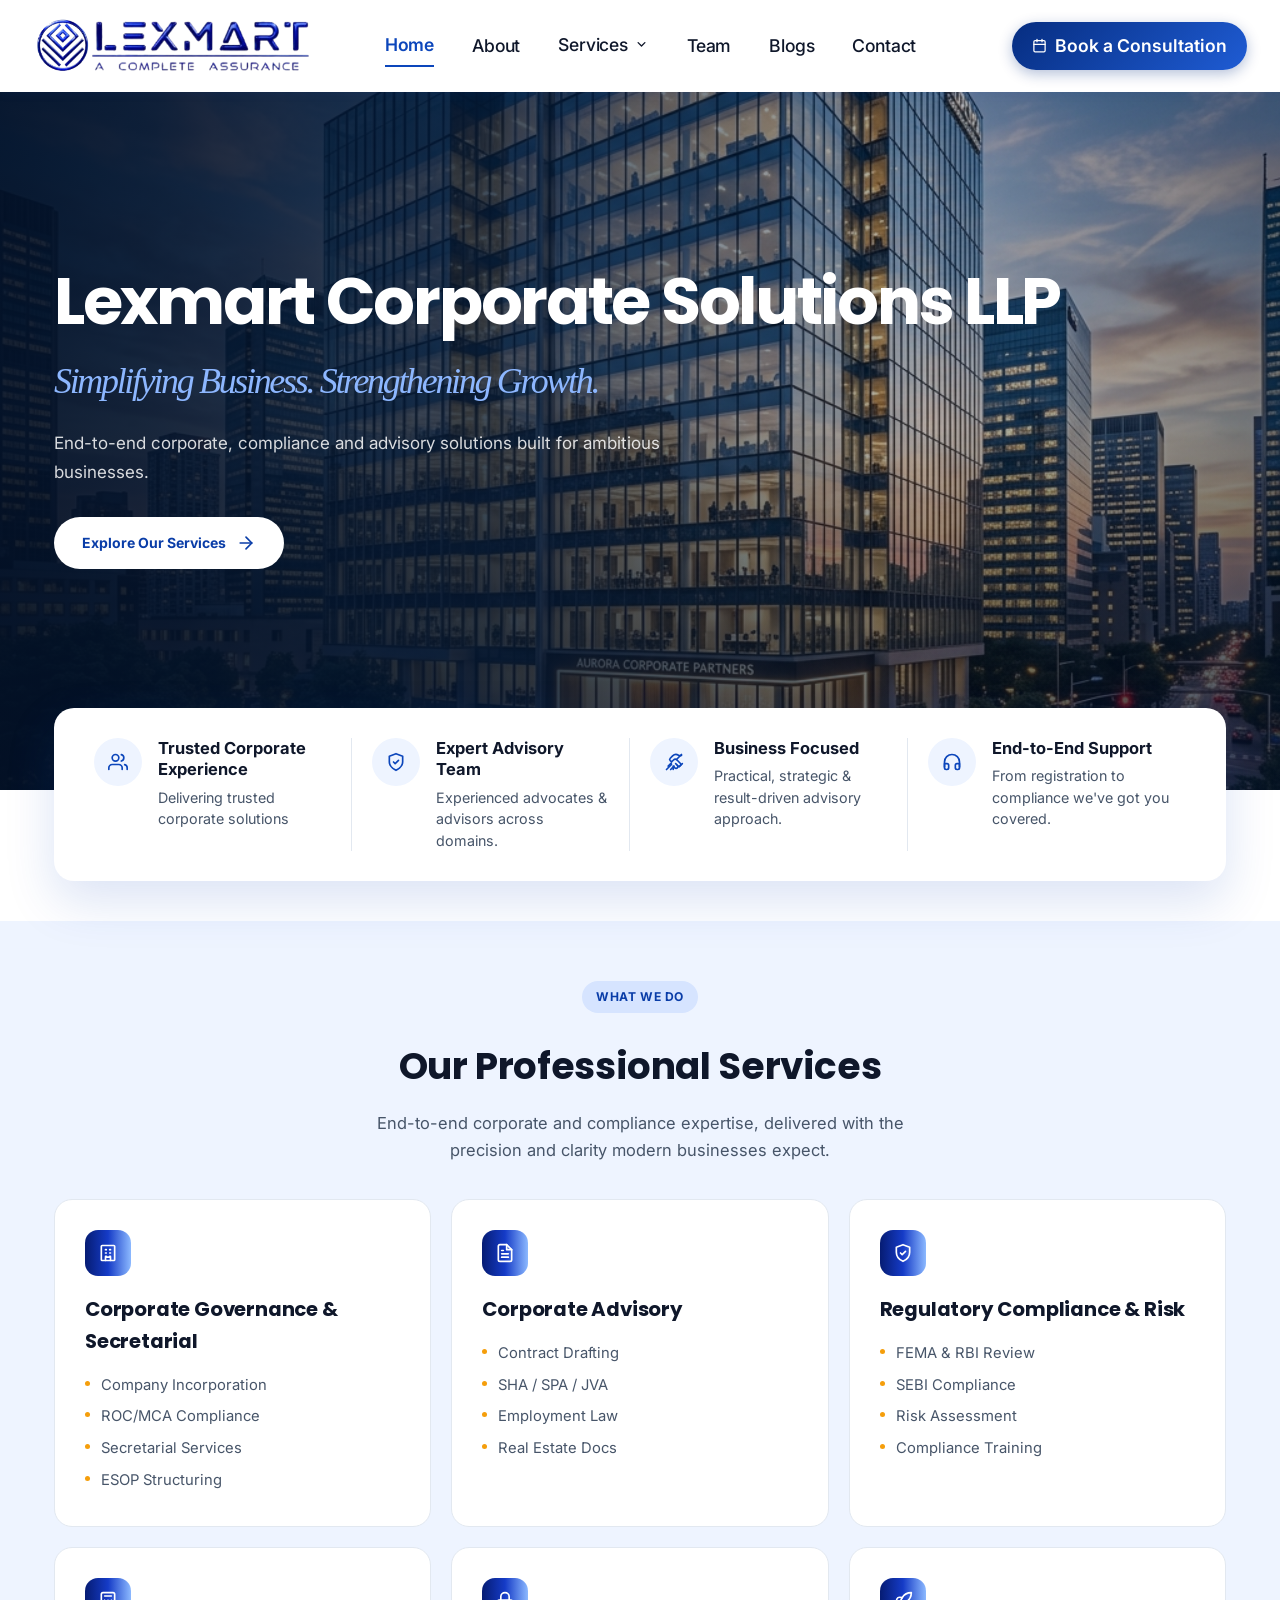
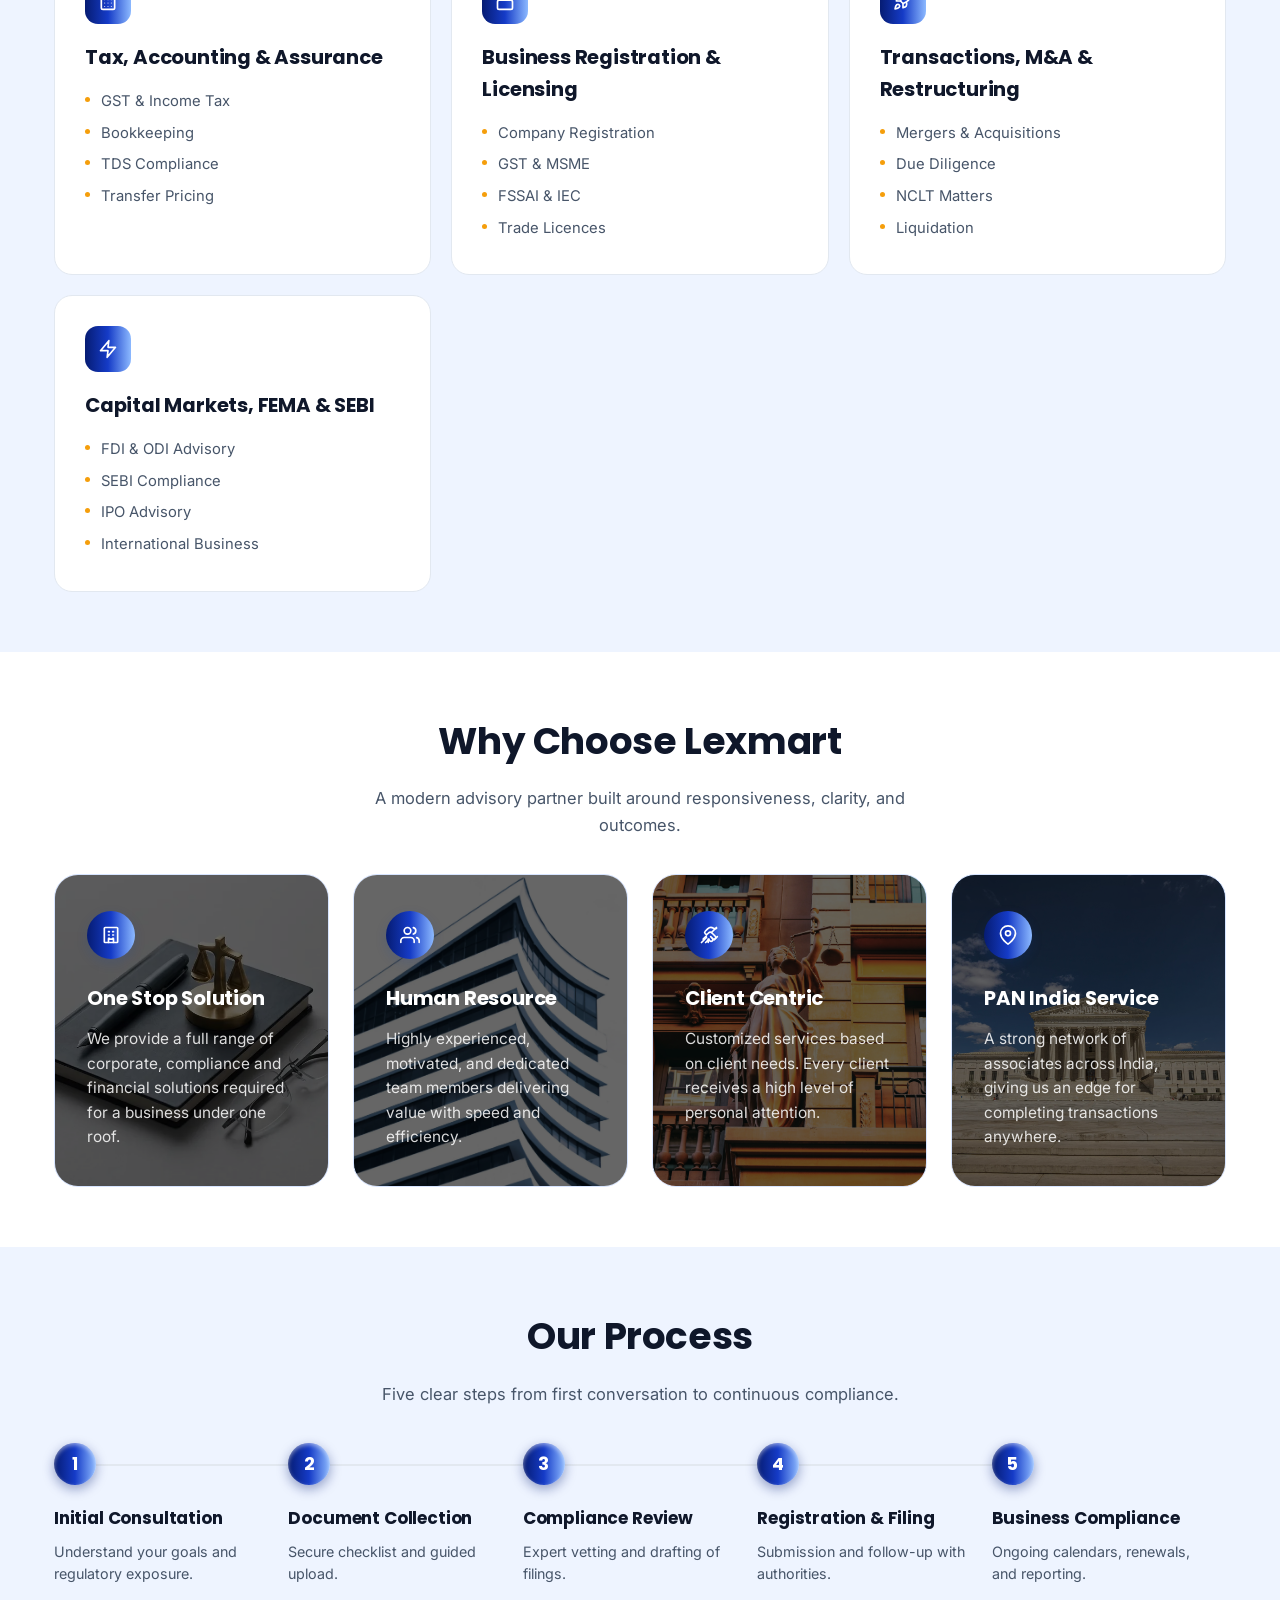
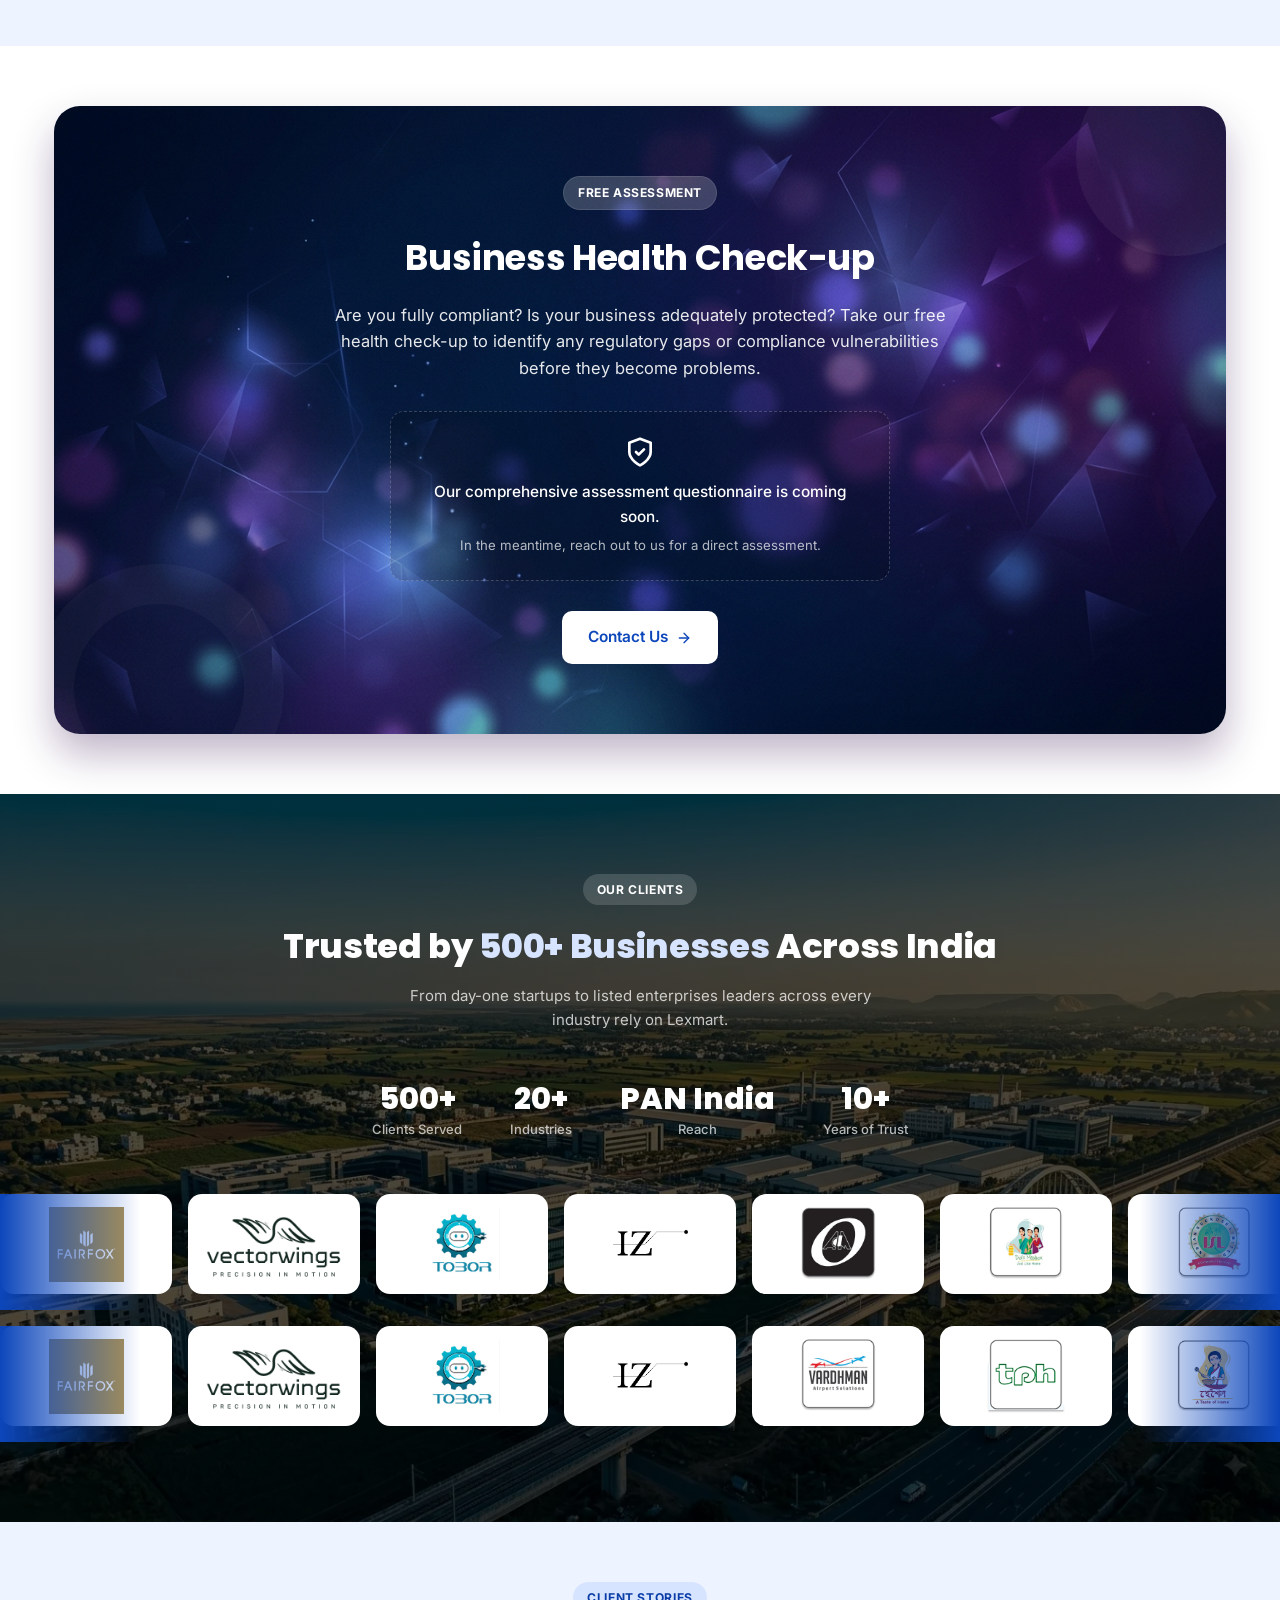
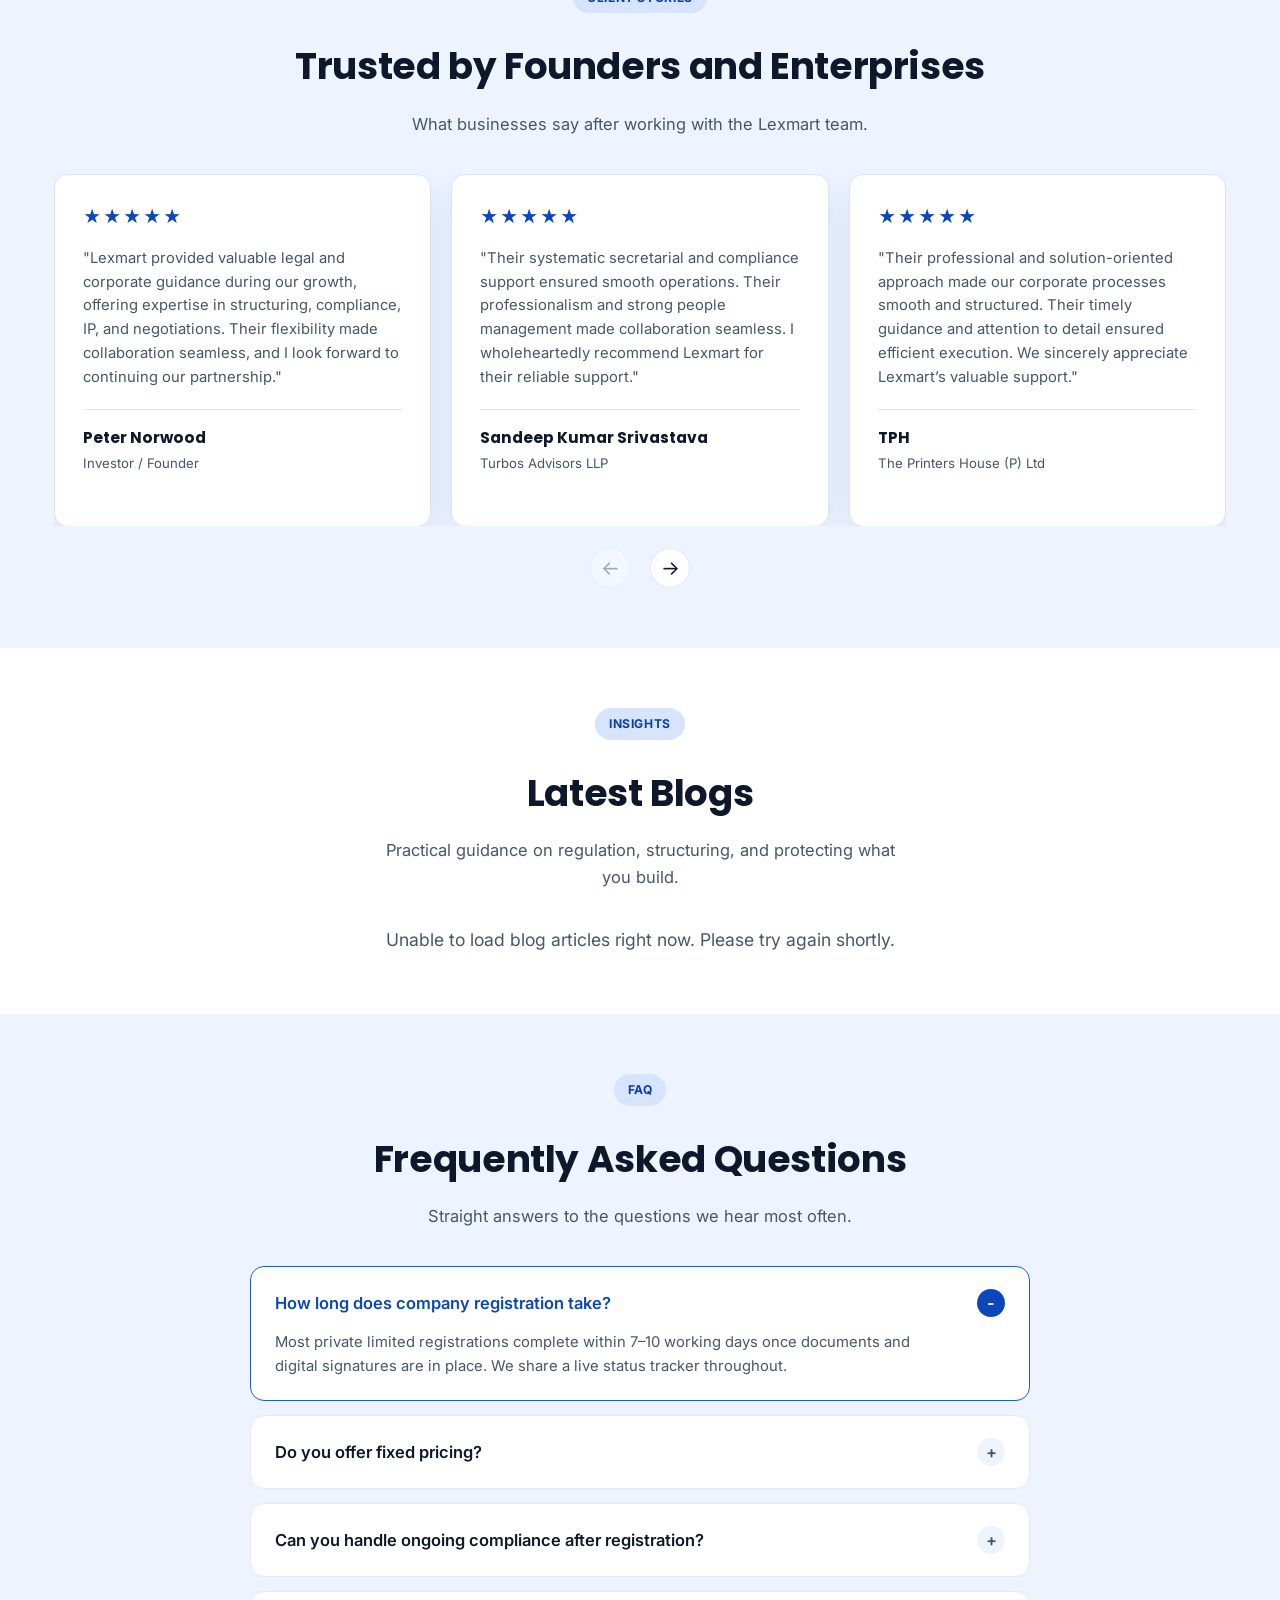
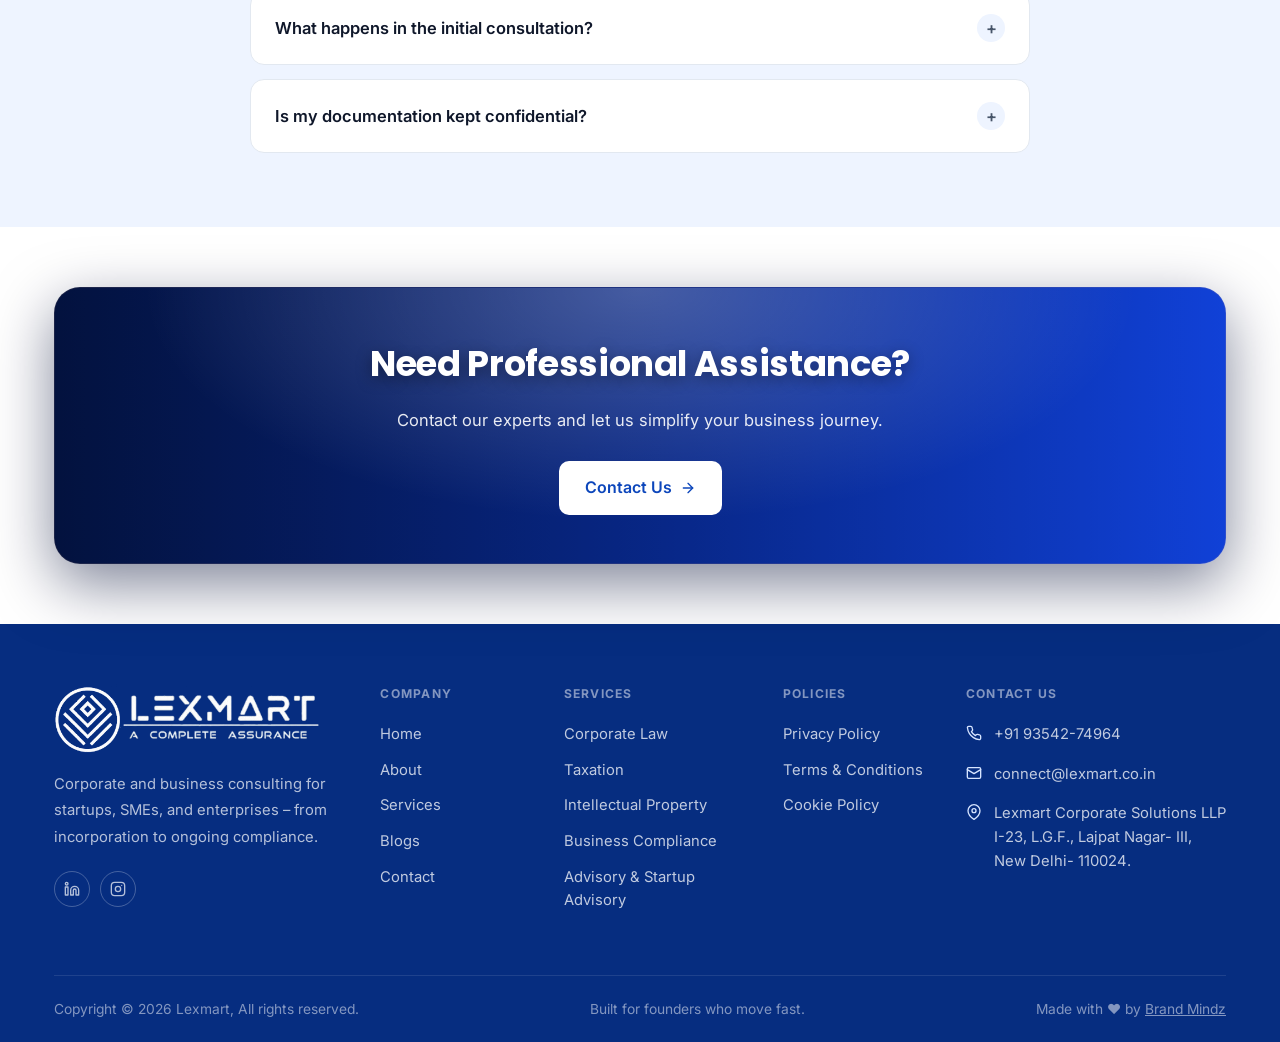
==== commit 80f6bd07: "Final Changes" ====
--- a/index.html
+++ b/index.html
@@ -1380,18 +1380,8 @@
           <p>Corporate and business consulting for startups, SMEs, and enterprises &ndash; from incorporation to ongoing
             compliance.</p>
           <div class="social-row">
-            <a class="social-circle" href="#"><svg class="icon" style="width:16px;height:16px;">
-                <use href="#i-linkedin" />
-              </svg></a>
-            <a class="social-circle" href="#"><svg class="icon" style="width:16px;height:16px;">
-                <use href="#i-twitter" />
-              </svg></a>
-            <a class="social-circle" href="#"><svg class="icon" style="width:16px;height:16px;">
-                <use href="#i-facebook" />
-              </svg></a>
-            <a class="social-circle" href="#"><svg class="icon" style="width:16px;height:16px;">
-                <use href="#i-instagram" />
-              </svg></a>
+            <a class="social-circle" href="https://www.linkedin.com/company/90358388/admin/dashboard/" target="_blank" rel="noopener noreferrer" aria-label="Follow Lexmart on LinkedIn"><svg class="icon" style="width:16px;height:16px;"><use href="#i-linkedin" /></svg></a>
+            <a class="social-circle" href="https://www.instagram.com/lexmartcorporatesolution_15/?hl=en" target="_blank" rel="noopener noreferrer" aria-label="Follow Lexmart on Instagram"><svg class="icon" style="width:16px;height:16px;"><use href="#i-instagram" /></svg></a>
           </div>
         </div>
         <!-- Company -->
--- a/style.css
+++ b/style.css
@@ -2525,8 +2525,7 @@
   }
 }
 
-/* == Social media icons hidden site-wide (re-enable by removing this rule) == */
-.social-row,
+/* Article sharing remains hidden; footer social links are visible. */
 .share-btn {
   display: none !important;
 }
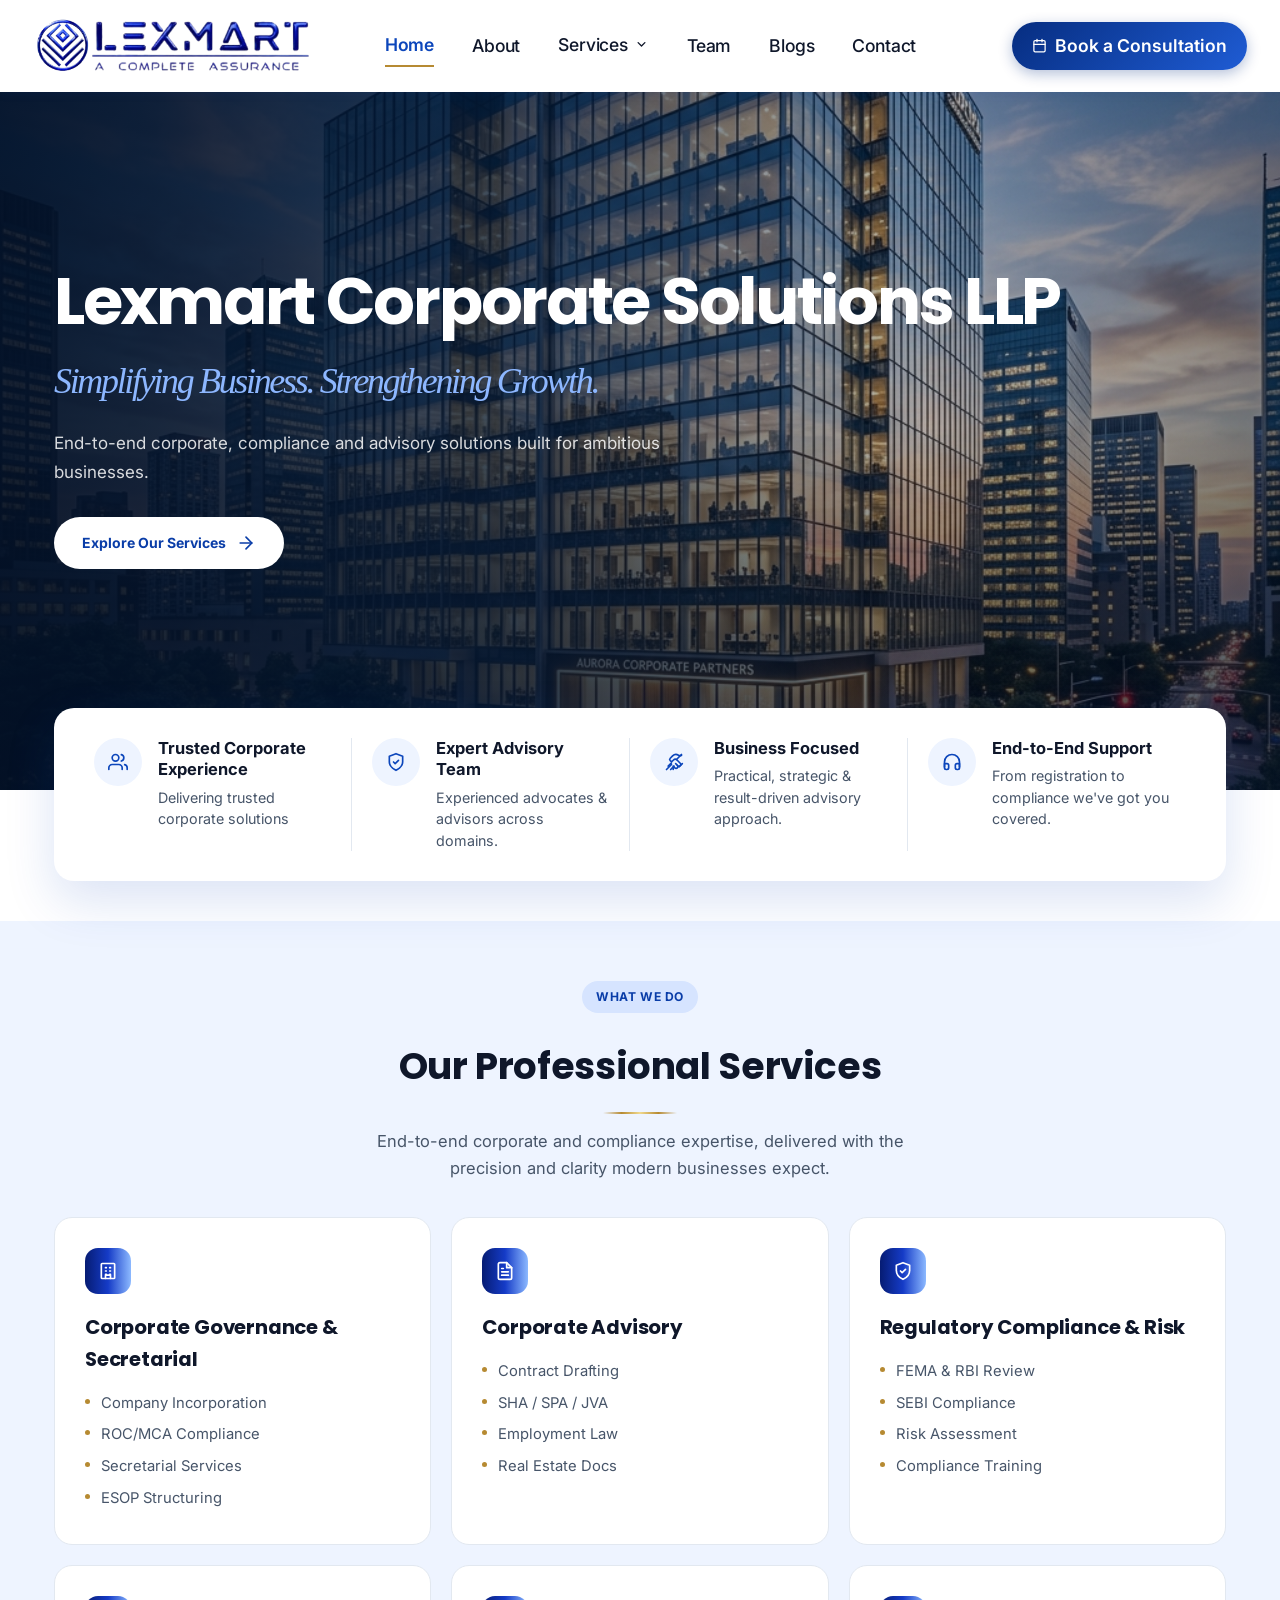
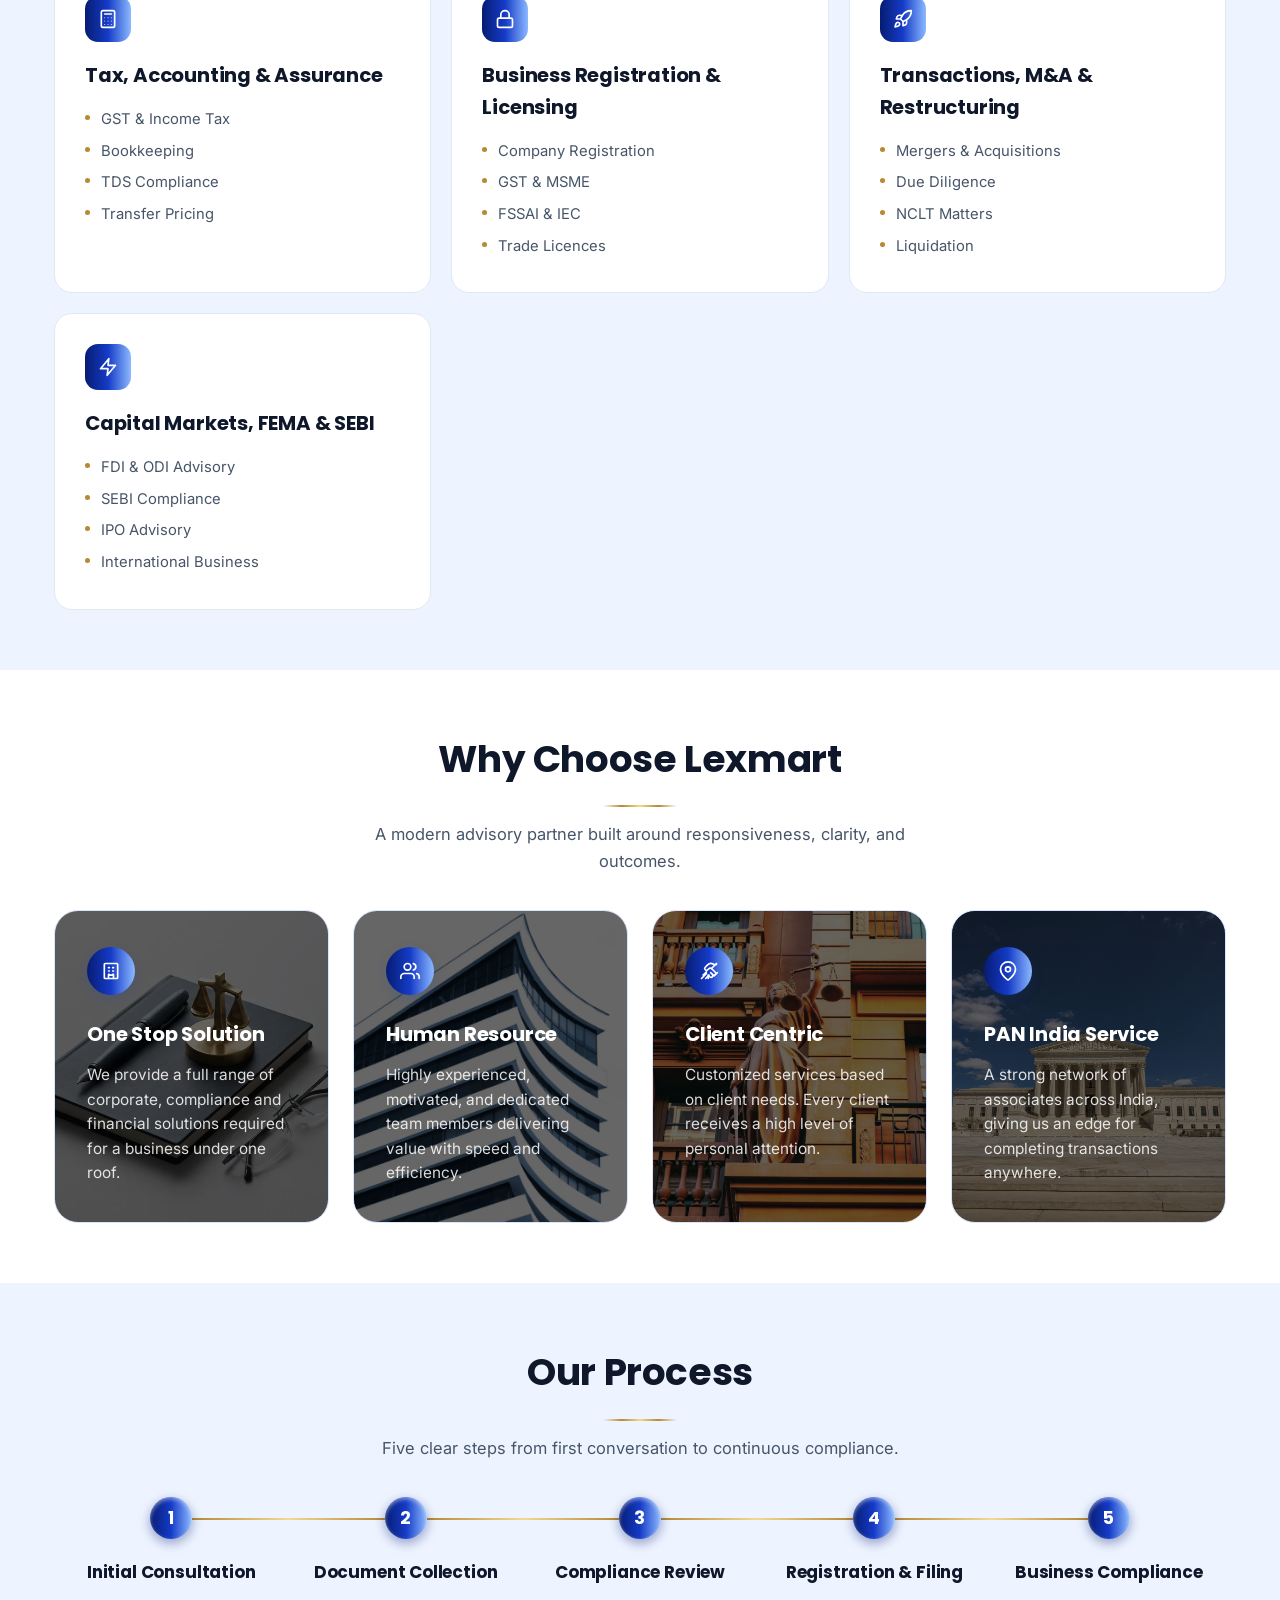
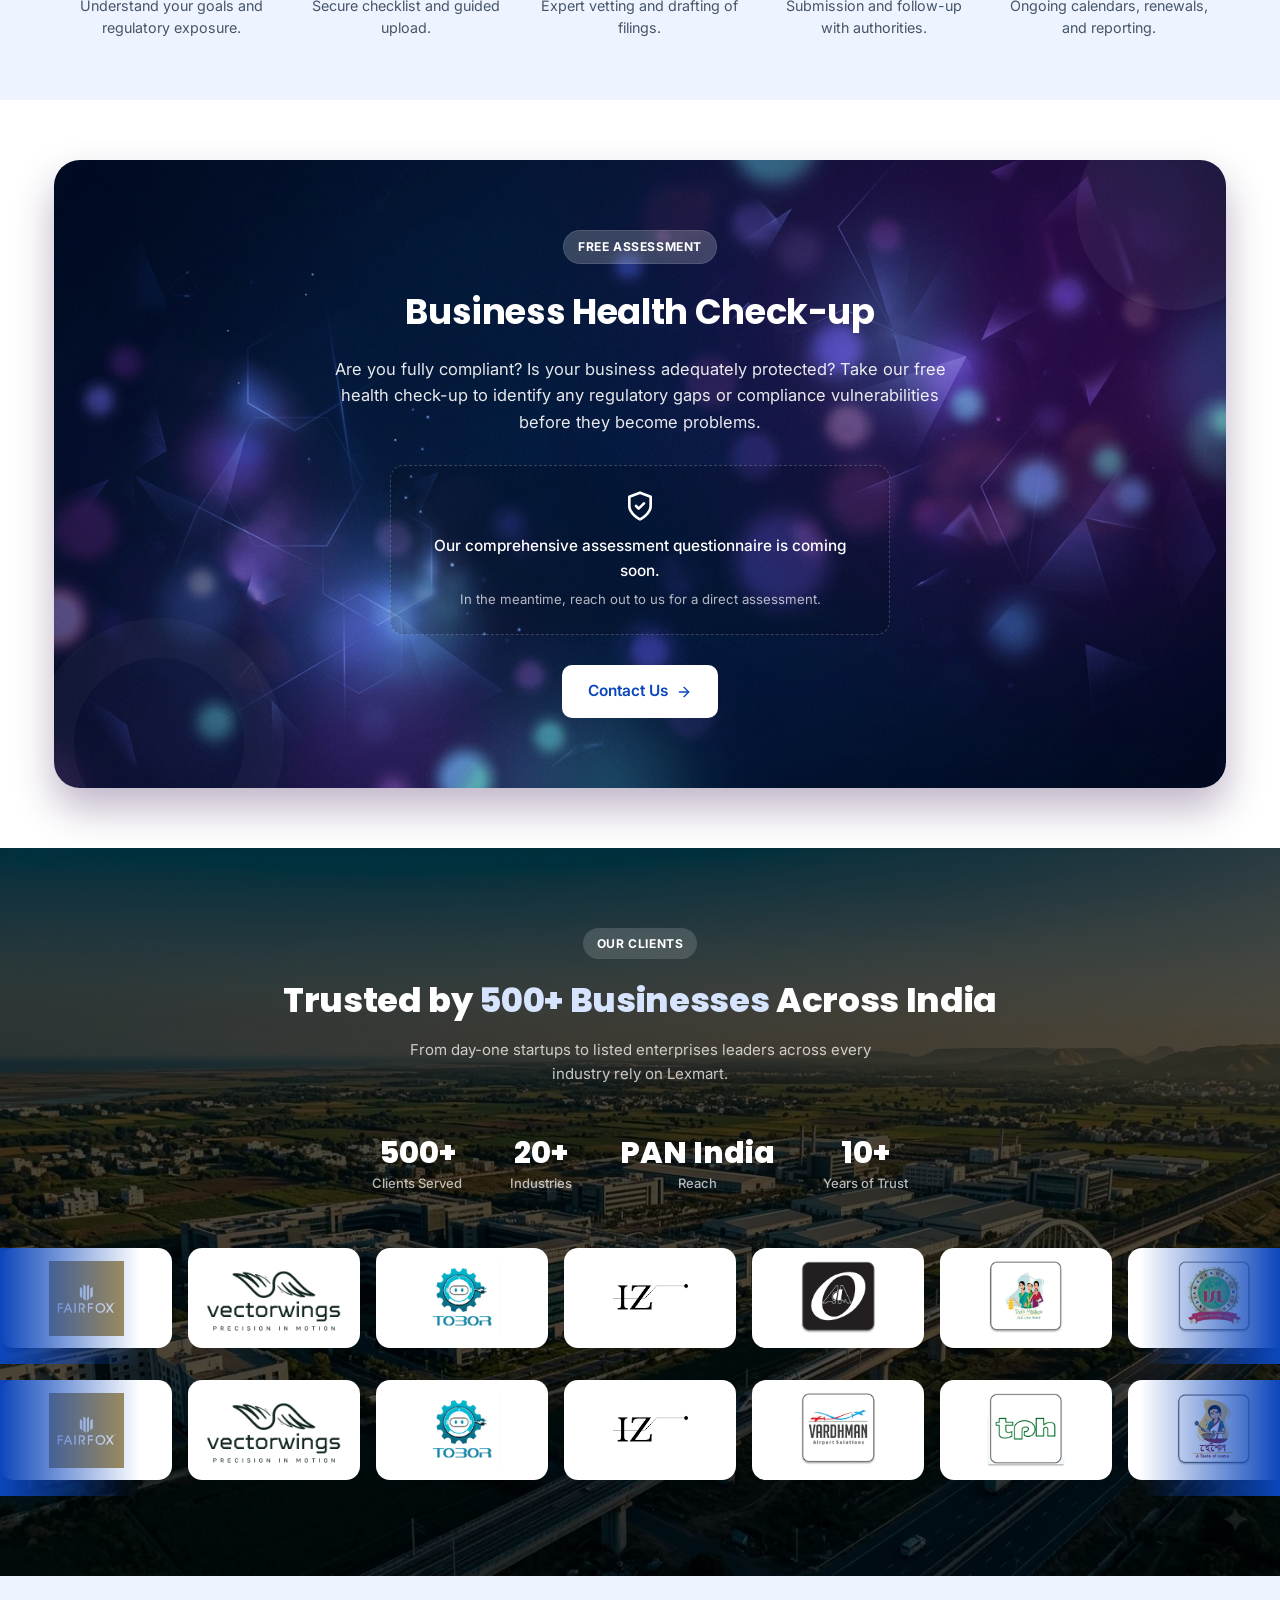
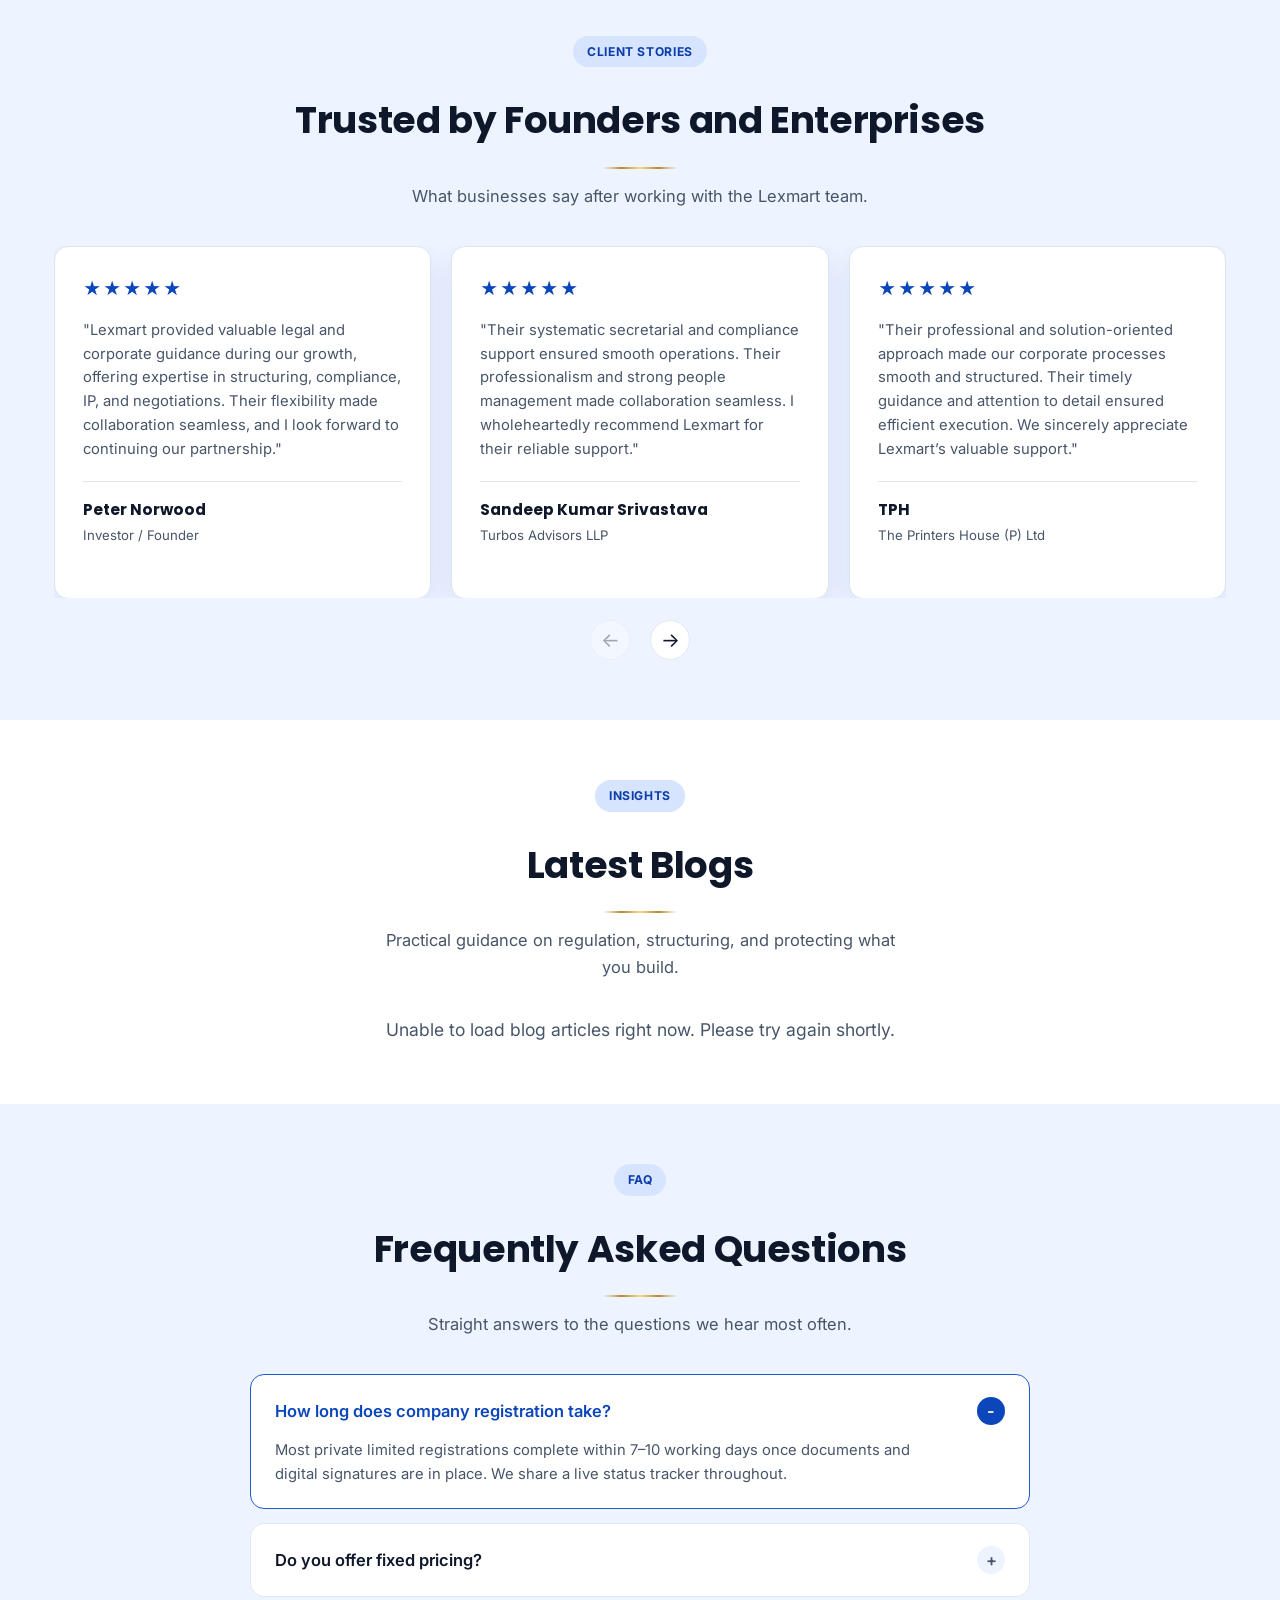
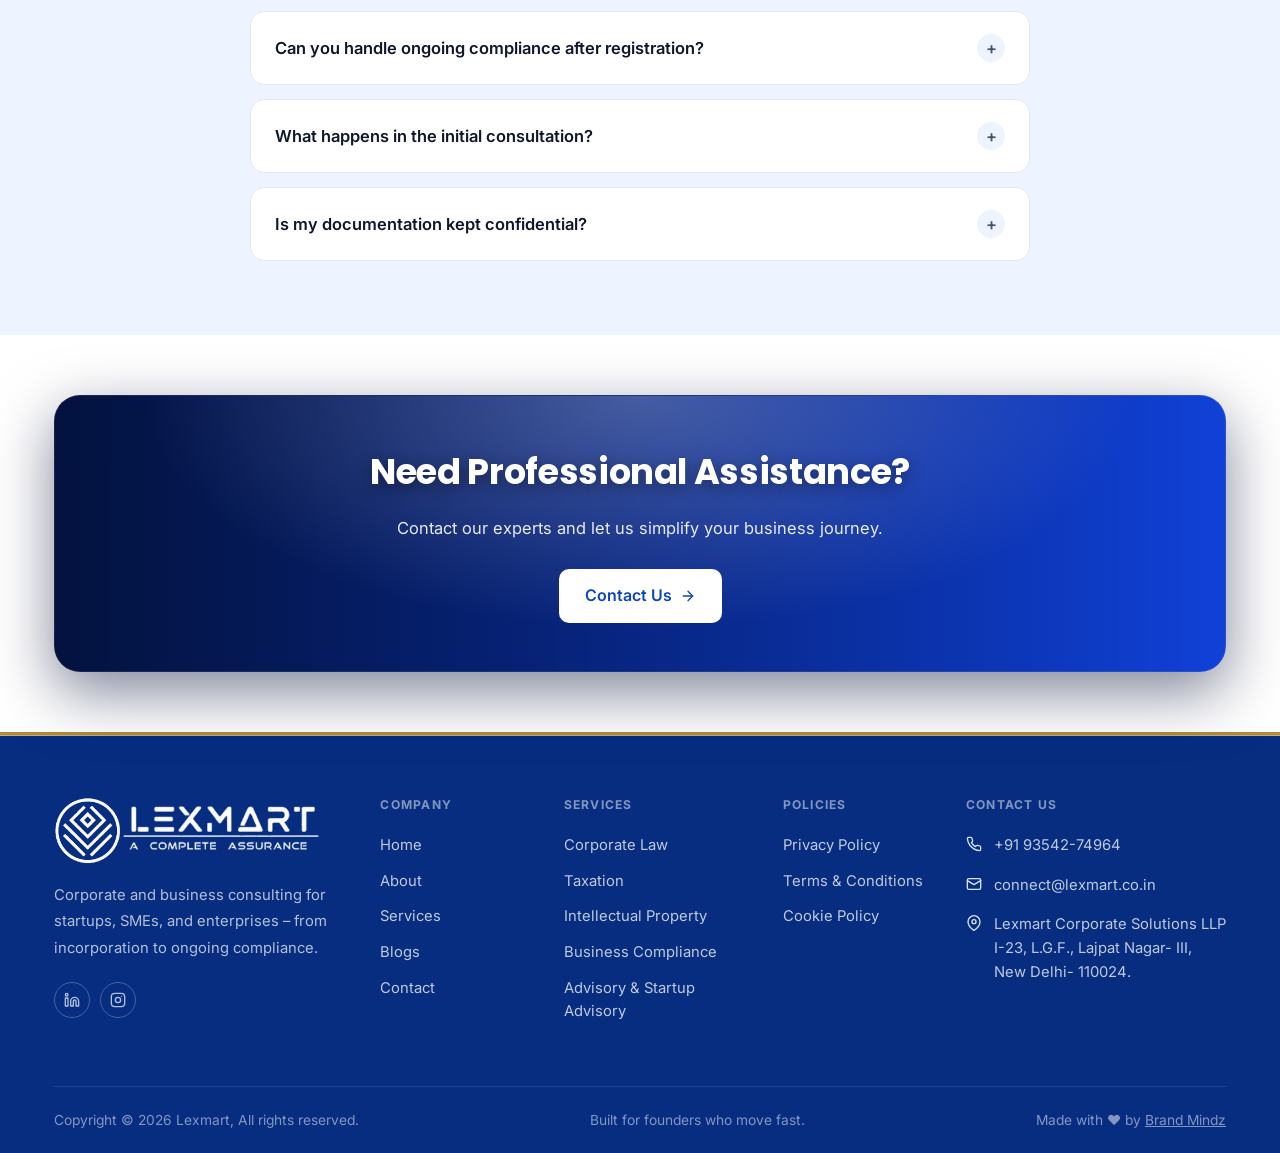
==== commit a62fc3b7: "FInal" ====
--- a/index.html
+++ b/index.html
@@ -11,7 +11,7 @@
   <link
     href="https://fonts.googleapis.com/css2?family=Poppins:wght@500;600;700;800&family=Inter:wght@400;500;600;700&display=swap"
     rel="stylesheet">
-  <link rel="stylesheet" href="style.css?v=20260911.3">
+  <link rel="stylesheet" href="style.css?v=20260929.5">
   <style>
     /* -- Moving Blue Gradient Animation -- */
     @keyframes moveGradient {
--- a/style.css
+++ b/style.css
@@ -9,7 +9,8 @@
   --ink-soft: #475569;
   --border: #e2e8f0;
   --white: #ffffff;
-  --gold: #f59e0b;
+  --gold: #b68a32;
+  --gold-light: #f1d98e;
   --radius: 18px;
 }
 
@@ -99,6 +100,16 @@
   margin-bottom: 14px;
 }
 
+/* Signature gold rule inspired by Lexmart's stationery. */
+.section-title::after {
+  content: "";
+  display: block;
+  width: 74px;
+  height: 2px;
+  margin: 16px auto 0;
+  background: linear-gradient(90deg, transparent, var(--gold), var(--gold-light), var(--gold), transparent);
+}
+
 .section-sub {
   text-align: center;
   color: var(--ink-soft);
@@ -129,6 +140,21 @@
   transform: translateY(-2px);
 }
 
+/* Gold hover line for action buttons. */
+.btn:not(.btn-orange):not(.btn-purple):not(.btn-green),
+.hero-slide-cta {
+  background-image: linear-gradient(90deg, var(--gold-light), var(--gold), var(--gold-light));
+  background-repeat: no-repeat;
+  background-position: left bottom;
+  background-size: 0 3px;
+  transition: transform .25s ease, box-shadow .25s ease, opacity .25s ease, background-size .25s ease, color .25s ease;
+}
+
+.btn:not(.btn-orange):not(.btn-purple):not(.btn-green):hover,
+.hero-slide-cta:hover {
+  background-size: 100% 3px;
+}
+
 .btn-primary {
   background: var(--blue-700);
   color: #ffffff;
@@ -254,7 +280,7 @@
 
 nav.links a.active {
   color: var(--blue-700);
-  border-bottom: 2px solid var(--blue-700);
+  border-bottom: 2px solid var(--gold);
   font-weight: 600;
 }
 
@@ -269,6 +295,8 @@
 .btn-consult {
   flex-shrink: 0;
   display: inline-flex;
+  position: relative;
+  overflow: hidden;
   align-items: center;
   gap: 8px;
   padding: 10px 20px;
@@ -289,6 +317,23 @@
   box-shadow: 0 6px 20px rgba(6, 45, 128, .5);
 }
 
+.btn-consult::after {
+  content: '';
+  position: absolute;
+  right: 16%;
+  bottom: 6px;
+  left: 16%;
+  height: 2px;
+  border-radius: 999px;
+  background: linear-gradient(90deg, var(--gold-light), var(--gold), var(--gold-light));
+  transform: scaleX(0);
+  transition: transform .25s ease;
+}
+
+.btn-consult:hover::after {
+  transform: scaleX(1);
+}
+
 .btn-consult svg {
   width: 15px;
   height: 15px;
@@ -813,8 +858,8 @@
 }
 
 .process-step {
-  text-align: left;
-  padding: 0 16px 0 0;
+  text-align: center;
+  padding: 0 16px;
   position: relative;
 }
 
@@ -829,7 +874,7 @@
   justify-content: center;
   font-family: 'Poppins', sans-serif;
   font-weight: 700;
-  margin-bottom: 20px;
+  margin: 0 auto 20px;
   position: relative;
   z-index: 2;
 }
@@ -838,10 +883,10 @@
   content: "";
   position: absolute;
   top: 21px;
-  left: 42px;
-  right: 0;
+  left: calc(50% + 21px);
+  right: calc(-50% + 21px);
   height: 2px;
-  background: var(--border);
+  background: linear-gradient(90deg, var(--gold), var(--gold-light), var(--gold));
 }
 
 .process-step h3 {
@@ -1113,6 +1158,24 @@
   overflow: hidden;
 }
 
+.cta-banner {
+  box-shadow: inset 0 2px 0 rgba(241, 217, 142, .9), 0 18px 45px rgba(2, 11, 51, .2);
+}
+
+.svc-content h2::after {
+  content: "";
+  display: block;
+  width: 66px;
+  height: 2px;
+  margin-top: 14px;
+  background: linear-gradient(90deg, var(--gold), var(--gold-light), transparent);
+}
+
+/* Gold active rule for every service-page tab. */
+.section-tab.active {
+  border-bottom-color: var(--gold) !important;
+}
+
 .cta-banner::before {
   content: "";
   position: absolute;
@@ -1154,6 +1217,8 @@
   background: var(--blue-900);
   color: #ffffff;
   padding: 60px 0 0;
+  border-top: 3px solid var(--gold);
+  box-shadow: inset 0 1px 0 rgba(241, 217, 142, .75);
 }
 
 .footer-grid {
